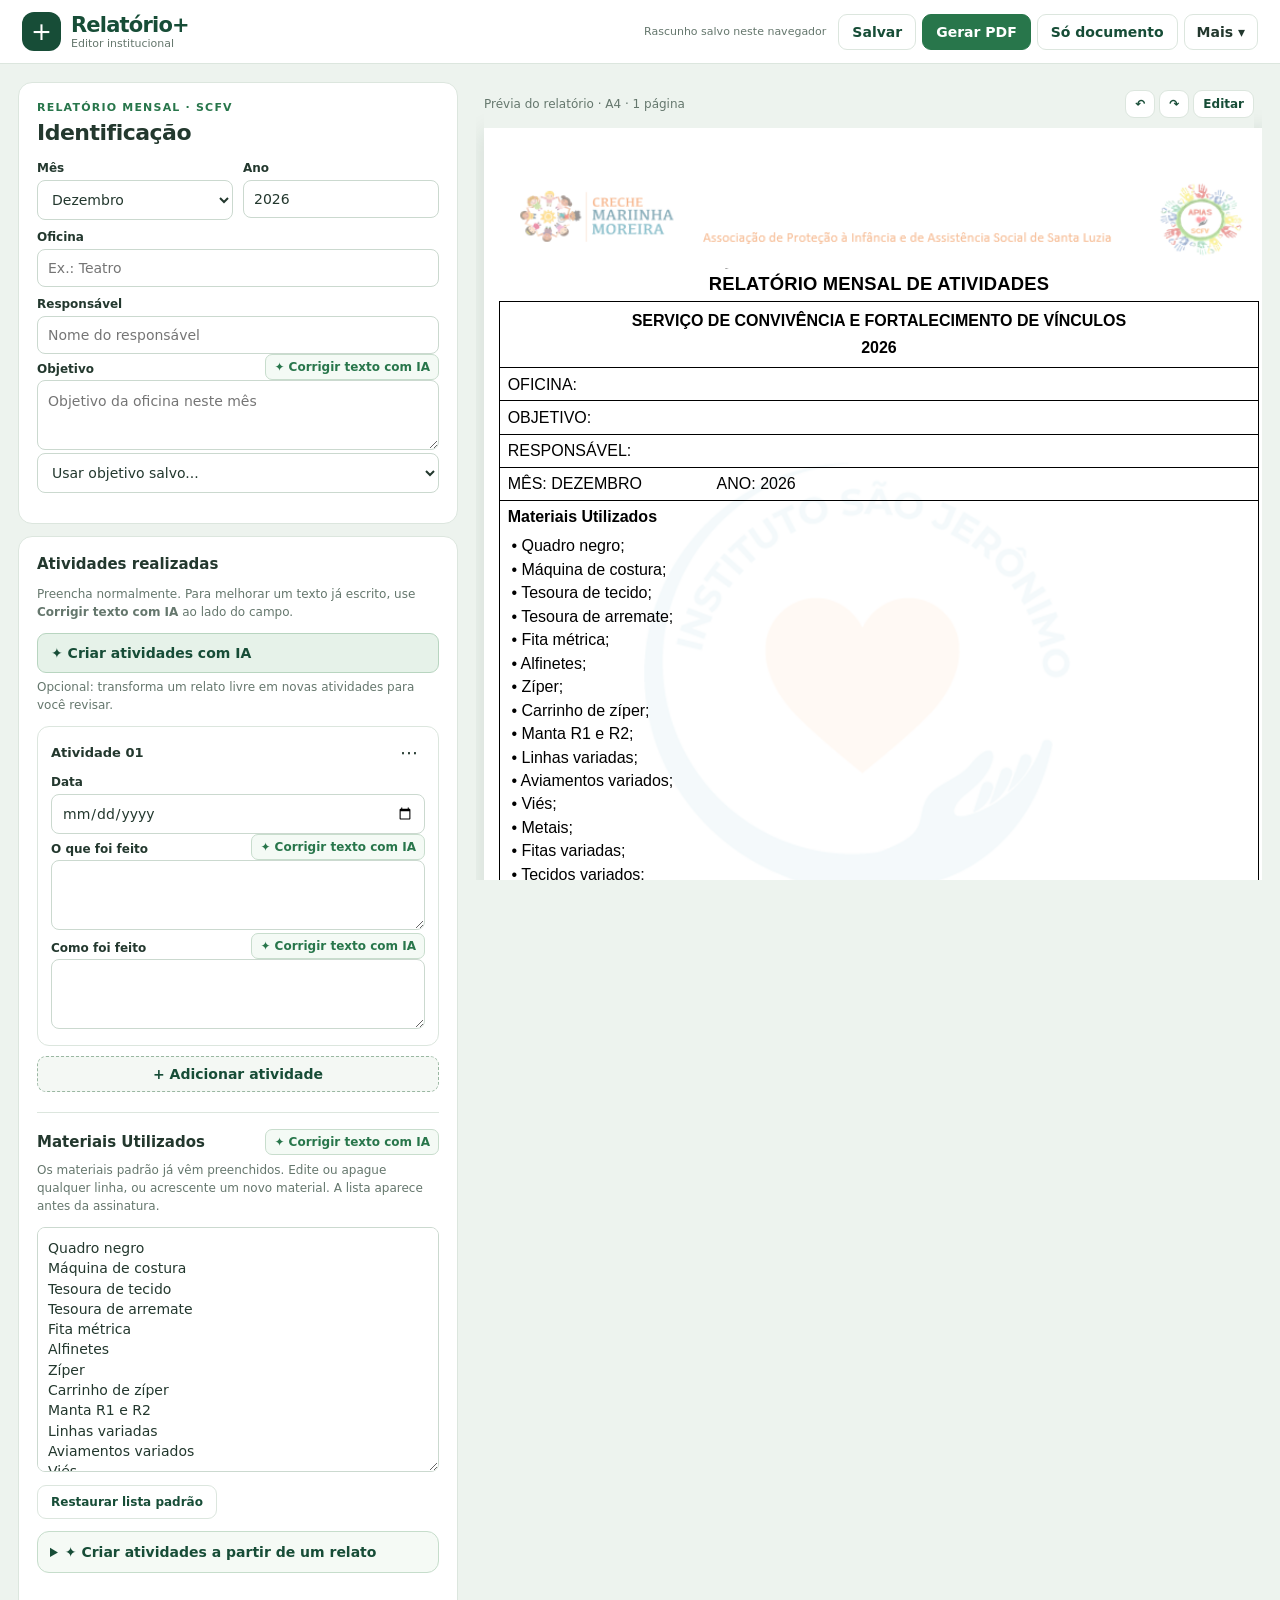
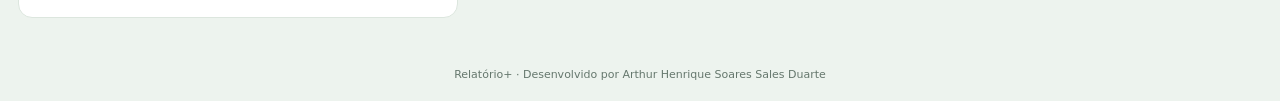
==== relatorio-mais/index.html @ 8add6ae1 "Preenche materiais automaticamente e distingue revisão de texto da criação de atividades com IA" ====
<!doctype html>
<html lang="pt-BR">
<head>
<meta charset="utf-8">
<meta name="viewport" content="width=device-width,initial-scale=1">
<title>Relatório+</title>
<style>:root{--green:#174d37;--accent:#28764b;--ink:#23382e;--muted:#65776d;--line:#dce6de;--surface:#fff;--bg:#edf3ee}*{box-sizing:border-box}body{margin:0;background:var(--bg);color:var(--ink);font:14px system-ui,-apple-system,Segoe UI,sans-serif}button,input,textarea,select{font:inherit}button{cursor:pointer;border:1px solid var(--line);background:white;color:var(--green);border-radius:9px;padding:9px 13px;font-weight:600}button:hover{background:#e6f0e8}button.primary{background:var(--accent);color:white;border-color:var(--accent)}button:disabled{opacity:.5;cursor:not-allowed}button:focus-visible,input:focus-visible,textarea:focus-visible,select:focus-visible,summary:focus-visible{outline:3px solid #91bd9d;outline-offset:2px}nav{position:sticky;top:0;z-index:20;background:#fff;border-bottom:1px solid var(--line);padding:12px 22px;display:flex;align-items:center;gap:12px;flex-wrap:wrap}.brand{display:flex;align-items:center;gap:10px;margin-right:auto}.brand-mark{display:grid;place-items:center;width:39px;height:39px;background:var(--green);color:white;border-radius:12px;font-size:25px;font-weight:300}.brand b{font-size:21px;letter-spacing:-.8px;color:var(--green)}.brand small{display:block;color:var(--muted);font-size:11px}.nav-actions{display:flex;gap:6px;align-items:center;flex-wrap:wrap}.menu{position:relative}.menu summary{list-style:none;cursor:pointer;border:1px solid var(--line);border-radius:9px;padding:9px 12px;font-weight:600}.menu summary::-webkit-details-marker{display:none}.menu-content{position:absolute;right:0;top:calc(100% + 8px);width:260px;background:white;border:1px solid var(--line);box-shadow:0 12px 35px #173b2920;border-radius:12px;padding:12px;display:grid;gap:6px}.menu-content button{text-align:left}.menu-content details summary{padding:8px;border:0}.workspace{display:grid;grid-template-columns:minmax(340px,440px) minmax(0,1fr);max-width:1600px;margin:auto;gap:18px;padding:18px;align-items:start}aside{min-width:0}.panel{background:white;border:1px solid var(--line);border-radius:14px;padding:18px;margin-bottom:12px}.eyebrow{color:var(--accent);font-size:11px;letter-spacing:1.2px;text-transform:uppercase;font-weight:700}h1{font-size:22px;letter-spacing:-.5px;margin:6px 0}h2{font-size:15px;margin:0 0 12px}h3{font-size:14px;margin:8px 0}p{margin:6px 0 12px;line-height:1.5}.muted{color:var(--muted);font-size:12px}label{display:block;font-size:12px;font-weight:650;margin:10px 0 5px}input,textarea,select{width:100%;border:1px solid #cbd9cf;background:white;border-radius:8px;padding:10px;color:var(--ink)}textarea{min-height:70px;resize:vertical;line-height:1.45}.two{display:grid;grid-template-columns:1fr 1fr;gap:10px}.actions{display:flex;gap:7px;flex-wrap:wrap;align-items:center;margin-top:10px}.field-label{display:flex;justify-content:space-between;align-items:center;gap:6px}.field-label label{margin:8px 0 4px}.text-action{border:0;background:transparent;padding:4px 0;color:var(--accent);font-size:12px}.activity{border:1px solid var(--line);border-radius:12px;padding:13px;margin:10px 0}.activityhead{display:flex;justify-content:space-between;align-items:center;gap:6px}.activityhead b{font-size:13px}.activity-menu{position:relative}.activity-menu summary{cursor:pointer;list-style:none;font-size:18px;padding:2px 7px}.activity-menu div{position:absolute;right:0;background:white;z-index:4;border:1px solid var(--line);padding:6px;box-shadow:0 8px 18px #0001;border-radius:8px;min-width:140px}.activity-menu button{display:block;width:100%;text-align:left;margin:3px 0;font-size:12px}.add{width:100%;border:1px dashed #9ab7a2;background:#f4f8f4;color:var(--green)}.assist{border:1px solid #c6ddcb;background:#f5faf5;border-radius:12px;padding:12px;margin:10px 0}.assist summary{font-weight:650;cursor:pointer;color:var(--green)}.preview{min-width:0;overflow:auto;position:sticky;top:85px;max-height:calc(100vh - 105px);padding:0 8px 12px}.preview-toolbar{position:sticky;top:0;background:var(--bg);z-index:5;display:flex;align-items:center;justify-content:space-between;gap:8px;padding:5px 0 10px}.pagecount{color:var(--muted);font-size:12px}.preview-tools{display:flex;gap:4px}.preview-tools button{font-size:12px;padding:6px 9px}.paper{width:210mm;height:297mm;min-height:297mm;max-height:297mm;background:white;color:black;padding:8mm 5mm 4mm 4mm;margin:0 auto 18px;font:12pt Arial,sans-serif;position:relative;box-shadow:0 4px 22px #173b2920;display:flex;flex-direction:column;overflow:hidden}.watermark{position:absolute;left:50%;top:49%;transform:translate(-50%,-50%);width:155mm;max-width:none;z-index:0;pointer-events:none}.content{position:relative;z-index:1;display:flex;flex-direction:column;flex:1;min-height:0;height:100%}.header-strip{width:100%;display:block;height:auto;aspect-ratio:719/116;flex:none;object-fit:contain;clip-path:inset(0 0 10% 0);margin:0 0 -2mm}.reporttitle{text-align:center;font-weight:700;margin:0 0 1.5mm;font-size:13.8pt;letter-spacing:.2px}.frame{border:1px solid black;display:flex;flex-direction:column;flex:1;min-height:0;overflow:hidden}.row{border-bottom:1px solid black;padding:1.4mm 2mm;white-space:pre-wrap;overflow-wrap:anywhere;line-height:1.35}.row.service{text-align:center;font-weight:700;line-height:1.5;padding:1.8mm 2mm}.ano-central{display:block;font-size:12pt;margin-top:1mm}.bodycell{min-height:0;overflow:hidden;flex:1;padding-bottom:2mm}.entry{margin:0 0 3mm;line-height:1.5;white-space:pre-wrap;overflow-wrap:anywhere;color:black}.signature{min-height:10mm;border-bottom:none}.foot{color:#17365d;margin-top:6mm;text-align:center;font-size:10pt;line-height:1.35;border-bottom:1px solid black;padding-bottom:1mm;position:relative;z-index:1}.reporttitle,.foot,.row:not(.bodycell){flex:none}.page-number{text-align:right;font:9pt Arial;color:black;margin-top:1mm;flex:none}.hidden,[hidden]{display:none!important}.credit{text-align:center;color:var(--muted);font-size:11px;padding:20px}.proposal-banner{background:#fff0d2;border:1px solid #e8ce94;border-radius:8px;padding:10px;margin-bottom:8px}.ai-review{background:white;border:1px solid var(--line);padding:12px;border-radius:10px;margin-top:10px}.ai-review p{white-space:pre-wrap}.voice-box{background:white;border:1px solid var(--line);border-radius:10px;padding:10px;margin-top:8px}.voice-line{display:flex;align-items:center;gap:8px}.voice-dot{width:10px;height:10px;border-radius:50%;background:#809185}.voice-box[data-state="listening"] .voice-dot{background:#b91c1c;animation:pulse 1s infinite}.voice-box[data-state="error"] .voice-dot{background:#b91c1c}.voice-box[data-state="done"] .voice-dot{background:var(--accent)}@keyframes pulse{50%{box-shadow:0 0 0 6px #b91c1c22}}.voice-time{margin-left:auto;font-variant-numeric:tabular-nums}.voice-meter{height:6px;background:#dce9df;border-radius:6px;overflow:hidden;margin:8px 0}.voice-meter span{display:block;height:100%;width:0;background:var(--accent)}#voiceStop{background:#b91c1c;color:white;width:100%;padding:14px;font-weight:750}#voiceStart{width:100%}.manual-review{position:fixed;inset:0;z-index:50;background:#173b2966;display:grid;place-items:center;padding:16px}.manual-review article{background:white;border-radius:16px;padding:22px;width:min(680px,100%);max-height:90vh;overflow:auto}.manual-review textarea{min-height:100px}.manual-review .actions{position:sticky;bottom:0;background:white;padding:8px 0}.focus-mode .workspace{display:block}.focus-mode aside,.focus-mode .credit,.focus-mode #focusToggle{display:none}.focus-exit{display:none}.focus-mode .focus-exit{display:inline-block}.focus-mode .preview{max-height:none;position:static}.ai-off .reviewField,.ai-off #assistMode{display:none}.stats{display:grid;grid-template-columns:1fr 1fr;gap:6px}.stats div{background:#edf3ee;border-radius:8px;padding:8px}.stats strong{display:block;font-size:18px}.months{display:grid;grid-template-columns:repeat(4,1fr);gap:4px;margin-top:6px}.months button{font-size:11px;padding:6px}.months button.active{background:var(--accent);color:white}#status{font-size:12px;color:var(--muted);min-height:16px}#dashboard{margin-top:6px}#dashboard summary{cursor:pointer;font-size:12px}#dashResults{max-height:140px;overflow:auto}.save-state{font-size:11px;color:var(--muted)}@media(max-width:1000px){.workspace{display:block;padding:12px}.preview{position:static;max-height:none}.menu-content{width:250px}.brand small{display:none}}@media(max-width:600px){nav{padding:9px}.nav-actions{gap:4px}nav button{padding:8px;font-size:12px}.brand b{font-size:18px}.brand-mark{width:32px;height:32px}.panel{padding:13px}.workspace{padding:8px}.preview{padding:0}.save-state{display:none}}@page{size:A4;margin:0}@media print{nav,aside,.preview-toolbar,.proposal-banner,.credit,.manual-review{display:none!important}.workspace{display:block!important;padding:0;margin:0;max-width:none}.preview{position:static;max-height:none;overflow:visible;padding:0}.paper{margin:0;box-shadow:none;break-after:page;-webkit-print-color-adjust:exact;print-color-adjust:exact}.paper:last-child{break-after:auto}body.reviewing .paper{display:none!important}}.menu-content{max-height:calc(100dvh - 85px);overflow:auto}.menu-content details{border-top:1px solid var(--line);padding-top:4px}.menu-content .actions{margin:0}.focus-mode .preview-tools button:not(#editPreview){display:none}.focus-mode .menu{display:none}.activity-menu div{min-width:155px}@media(max-width:600px){.menu-content{position:fixed;top:105px;right:8px;max-height:calc(100dvh - 120px)}} .material-section{margin:20px 0 12px;padding-top:16px;border-top:1px solid var(--line)}.material-section h2{margin:0}.material-section textarea{min-height:145px}.materials-heading{font-weight:700;margin-bottom:2mm}.materials-item{white-space:pre-wrap;line-height:1.35;margin:0 0 .5mm;padding-left:5mm;text-indent:-4mm}.material-section .actions button{font-size:12px}.assist-launch{background:#e6f2e9;border-color:#b8d5c0;color:var(--green);width:100%;text-align:left;padding:11px 13px}.ai-explain{margin:5px 0 12px}.ai-off .ai-explain{display:none}.field-label .reviewField{border:1px solid #c8ddcd;background:#f4faf5;border-radius:7px;padding:5px 8px;white-space:normal;text-align:right}.field-label{flex-wrap:wrap}.material-section textarea{min-height:245px}.material-section #useSewingMaterials{background:transparent}.assist[open]{border:2px solid #b6d2be}</style>
<link rel="manifest" href="/manifest.webmanifest"><meta name="theme-color" content="#174d37"></head>
<body><nav><div class="brand"><span class="brand-mark">+</span><div><b>Relatório+</b><small>Editor institucional</small></div></div><span id="saveState" class="save-state">Rascunho local</span><div class="nav-actions"><button id="save">Salvar</button><button id="quickPrint" class="primary">Gerar PDF</button><button id="focusToggle">Só documento</button><button id="focusExit" class="focus-exit">Editar</button><details class="menu" id="mainMenu"><summary>Mais ▾</summary><div class="menu-content"><button id="new">Novo relatório</button><button id="duplicate">Duplicar relatório</button><label>Relatórios salvos</label><select id="history"></select><div class="actions"><button id="load">Abrir</button><button id="del">Excluir</button></div><details id="dashboard"><summary>Histórico e painel mensal</summary><span id="dashSummary" class="muted"></span><span id="dashPeriod" class="hidden"></span><input id="reportSearch" placeholder="Buscar relatório"><div class="stats" id="stats"></div><div class="months" id="monthsGrid"></div><div id="dashResults" class="actions"></div></details><details><summary>Preferências</summary><label><input id="aiEnabled" type="checkbox" style="width:auto"> Disponibilizar IA</label><label>Estilo do documento</label><select id="reportStyle"><option value="paragraph">Texto corrido</option><option value="topics">Tópicos</option></select><label>Materiais frequentes</label><textarea id="materialPresets"></textarea><label>Preferências de escrita</label><textarea id="writingPrefs"></textarea><button id="savePrefs">Salvar preferências</button></details><details><summary>Modelos e padrões</summary><button id="saveDefaults">Salvar identificação como padrão</button><button id="useDefaults">Carregar padrão</button><button id="saveActivityTemplate">Salvar última atividade como modelo</button><select id="activityTemplates"></select><select id="materialChoice"></select></details><button id="csvExport">Exportar CSV</button><button id="backup">Exportar backup</button><button id="restore">Importar backup</button><input id="file" type="file" accept=".json" hidden><button id="collapseAll">Recolher ferramentas</button></div></details></div></nav>
<main class="workspace"><aside><section class="panel" id="identGroup"><div class="eyebrow">Relatório mensal · SCFV</div><h1>Identificação</h1><div class="two"><div><label for="mes">Mês</label><select id="mes"></select></div><div><label for="ano">Ano</label><input id="ano" type="number" min="2000" max="2100"></div></div><label for="oficina">Oficina</label><input id="oficina" list="oficinas" placeholder="Ex.: Teatro"><datalist id="oficinas"></datalist><label for="responsavel">Responsável</label><input id="responsavel" list="responsaveis" placeholder="Nome do responsável"><datalist id="responsaveis"></datalist><div class="field-label"><label for="objetivo">Objetivo</label><button class="text-action reviewField" data-review="objetivo">✦ Corrigir texto com IA</button></div><textarea id="objetivo" placeholder="Objetivo da oficina neste mês"></textarea><select id="objetivos" aria-label="Objetivos anteriores"></select><p id="warning" class="muted"></p></section>
<section class="panel" id="activityGroup"><h2>Atividades realizadas</h2><p class="muted">Preencha normalmente. Para melhorar um texto já escrito, use <strong>Corrigir texto com IA</strong> ao lado do campo.</p><button id="assistMode" class="assist-launch" type="button">✦ Criar atividades com IA</button><p class="muted ai-explain">Opcional: transforma um relato livre em novas atividades para você revisar.</p><div id="activities"></div><button id="add" class="add">+ Adicionar atividade</button><div class="material-section"><div class="field-label"><h2>Materiais Utilizados</h2><button class="text-action reviewField" data-review="reportMaterials">✦ Corrigir texto com IA</button></div><p class="muted">Os materiais padrão já vêm preenchidos. Edite ou apague qualquer linha, ou acrescente um novo material. A lista aparece antes da assinatura.</p><textarea id="reportMaterials" rows="6" placeholder="Informe os materiais utilizados..."></textarea><div class="actions"><button id="useSewingMaterials">Restaurar lista padrão</button></div><p id="legacyMaterials" class="muted"></p></div><details id="aiPanel" class="assist"><summary>✦ Criar atividades a partir de um relato</summary><p class="muted">Conte o que aconteceu. A IA organizará as informações em atividades novas, sem alterar as já registradas. Revise e aprove antes de incorporar. Não informe dados pessoais de crianças ou famílias.</p><textarea id="aiText" rows="4" aria-label="Relato livre" placeholder="Conte o que aconteceu..."></textarea><div class="actions"><button id="voiceStart">🎙 Gravar áudio</button><button id="voiceStop" hidden>■ PARAR E TRANSCREVER</button><button id="voiceRetry" hidden>Tentar novamente</button><button id="voiceDownload" hidden>Salvar áudio</button><button id="voiceDiscard" hidden>Descartar áudio</button></div><div id="voiceBox" class="voice-box" data-state="idle"><div class="voice-line"><span class="voice-dot"></span><strong id="voiceLabel" role="status">Microfone desligado</strong><span id="voiceTime" class="voice-time">00:00</span></div><div class="voice-meter" role="meter" aria-valuemin="0" aria-valuemax="100" aria-valuenow="0" aria-label="Volume"><span id="voiceLevel"></span></div><div id="voiceHint" class="muted"></div><div id="voiceInterim"></div></div><div class="actions"><button id="aiRun" class="primary">Gerar sugestão de atividades</button><button id="importText">Importar texto</button><input id="textFile" type="file" accept=".txt,.md,.csv" hidden></div><p id="aiStatus" role="status" class="muted"></p><div id="aiReview" class="ai-review hidden"></div></details><div id="status" role="status"></div></section><button id="print" hidden>Imprimir</button><button id="manualMode" hidden>Manual</button></aside>
<section class="preview"><div class="preview-toolbar"><div class="pagecount">Prévia · A4</div><div class="preview-tools"><button id="undo" title="Desfazer">↶</button><button id="redo" title="Refazer">↷</button><button id="editPreview">Editar</button></div></div><div id="proposalBanner" class="proposal-banner hidden">Sugestão pendente de aprovação. <button id="jumpReview">Revisar</button></div><div id="pages"></div></section></main><div id="manualReview" class="manual-review" hidden role="dialog" aria-modal="true" aria-labelledby="manualReviewTitle"><article><h2 id="manualReviewTitle">Corrigir texto com IA</h2><p class="muted">A IA corrige a escrita sem inventar informações. Compare o original com a sugestão editável. Nada muda até você aplicar.</p><label>Original</label><textarea id="reviewOriginal" readonly></textarea><label>Sugestão editável</label><textarea id="reviewSuggestion"></textarea><p id="reviewStatus" role="status"></p><div class="actions"><button id="reviewAccept" class="primary" disabled>Substituir pelo texto corrigido</button><button id="reviewCancel">Manter original</button></div></article></div><footer class="credit">Relatório+ · Desenvolvido por Arthur Henrique Soares Sales Duarte</footer><script>
const HEADER_IMG = '[data-uri]';
const WATERMARK_IMG = '[data-uri]';
const $ = id => document.getElementById(id);
const months = ['Janeiro','Fevereiro','Março','Abril','Maio','Junho','Julho','Agosto','Setembro','Outubro','Novembro','Dezembro'];
const keys = ['oficina','responsavel','mes','ano','objetivo'];const sewingMaterials=["Quadro negro","Máquina de costura","Tesoura de tecido","Tesoura de arremate","Fita métrica","Alfinetes","Zíper","Carrinho de zíper","Manta R1 e R2","Linhas variadas","Aviamentos variados","Viés","Metais","Fitas variadas","Tecidos variados","Giz de tecido","Ferro de passar"];
const read=(k,d)=>{try{return JSON.parse(localStorage.getItem('relplus-'+k))??d}catch{return d}};
const write=(k,v)=>localStorage.setItem('relplus-'+k,JSON.stringify(v));
let defaults=read('defaults',{}), saved=read('saved',[]), library=read('library',{oficina:[],responsavel:[],objetivo:[]}), currentId=null;
let activities=[];let prefs=read('prefs',{ai:true,style:'paragraph',materials:'',writing:''});
const empty=()=>({date:'',what:'',how:'',materials:''});
const esc=s=>String(s??'').replace(/[&<>"']/g,c=>({'&':'&amp;','<':'&lt;','>':'&gt;','"':'&quot;',"'":'&#39;'}[c]));
$('mes').innerHTML = months.map(m=>`<option>${m}</option>`).join('');
function data(){return {...Object.fromEntries(keys.map(k=>[k,$(k).value])),reportMaterials:$('reportMaterials').value,materialsInitialized:true,activities:JSON.parse(JSON.stringify(activities)),id:currentId}}
function msg(s){$('status').textContent=s;$('saveState').textContent=s}
function updateLibrary(d){for(const k of ['oficina','responsavel','objetivo']) if(d[k]?.trim()&&!library[k].includes(d[k])) library[k].push(d[k]); write('library',library); lists();}
function lists(){
  for(const [k,id] of [['oficina','oficinas'],['responsavel','responsaveis']]) $(id).innerHTML = library[k].map(v=>`<option value="${esc(v)}">`).join('');
  $('objetivos').innerHTML = '<option value="">Usar objetivo salvo...</option>'+library.objetivo.map(v=>`<option value="${esc(v)}">${esc(v)}</option>`).join('');
  $('history').innerHTML = '<option value="">Selecionar relatório...</option>'+saved.map(r=>`<option value="${esc(r.id)}">${esc(r.oficina||'Sem oficina')} · ${esc(r.mes)}/${esc(r.ano)}</option>`).join('');
  if(currentId) $('history').value=currentId;
}
function set(d){
  currentId=d.id||null;
  for(const k of keys) $(k).value=d[k]??(k==='mes'?months[new Date().getMonth()]:k==='ano'?new Date().getFullYear():'');
  activities=Array.isArray(d.activities)&&d.activities.length?d.activities.map(a=>({...empty(),...a})):[empty()];
  const existingMaterials=mergeMaterials(d.reportMaterials||'',activities);const isNew=!d.id&&!d.materialsInitialized&&existingMaterials.length===0;$('reportMaterials').value=(isNew?sewingMaterials:existingMaterials).join('\n');activities=activities.map(a=>({...a,materials:''}));drawActivities(); lists(); render();
}
function drawActivities(){ $('activities').innerHTML=activities.map((a,i)=>`<div class="activity"><div class="activityhead"><b>Atividade ${String(i+1).padStart(2,'0')}</b><details class="activity-menu"><summary aria-label="Opções da atividade">⋯</summary><div><button data-move="${i}" data-dir="-1">Mover acima</button><button data-move="${i}" data-dir="1">Mover abaixo</button><button data-remove="${i}">Excluir atividade</button></div></details></div><label for="date-${i}">Data</label><input id="date-${i}" type="date" data-i="${i}" data-k="date" value="${esc(a.date)}">${[['what','O que foi feito'],['how','Como foi feito']].map(([k,l])=>`<div class="field-label"><label for="field-${i}-${k}">${l}</label><button class="text-action reviewField" data-review="${k}" data-activity="${i}" aria-label="Revisar ${l}">✦ Corrigir texto com IA</button></div><textarea id="field-${i}-${k}" data-i="${i}" data-k="${k}">${esc(a[k])}</textarea>`).join('')}</div>`).join('');}
function footerHTML(){
  return `<i>“O amor nasce com a doação.”</i><br>Associação de Proteção à Infância e de Assistência Social de Santa Luzia<br>R. Floriano Peixoto 409 – Centro - Santa Luzia – MG - CEP 33.010-030 –<br>Tel. /Fax 3641-1078/98993-0383<br>CNPJ 24 427 155/0001-77 - e mail: pfinanceiro914@gmail.com`;
}
function createPage(d, continuation=false){
 const el=document.createElement('article'); el.className='paper';
 const header='<img class="header-strip" src="'+HEADER_IMG+'" alt="Cabeçalho institucional">';
 const identification=continuation?'': '<div class="row service">SERVIÇO DE CONVIVÊNCIA E FORTALECIMENTO DE VÍNCULOS<span class="ano-central">'+esc(d.ano)+'</span></div><div class="row">OFICINA: '+esc(d.oficina)+'</div><div class="row">OBJETIVO: '+esc(d.objetivo)+'</div><div class="row">RESPONSÁVEL: '+esc(d.responsavel)+'</div><div class="row">MÊS: '+esc(d.mes.toUpperCase())+'                 ANO: '+esc(d.ano)+'</div>';
 el.innerHTML='<img class="watermark" src="'+WATERMARK_IMG+'" alt="Marca d’água"><div class="content">'+header+(continuation?'':'<div class="reporttitle">RELATÓRIO MENSAL DE ATIVIDADES</div>')+'<div class="frame">'+identification+'<div class="row bodycell"></div><div class="row signature">Assinatura:</div></div><footer class="foot">'+footerHTML()+'</footer><div class="page-number"></div></div>';
 $('pages').append(el); return el;
}
function buildEntry(a){
 const date=a.date?a.date.split('-').reverse().join('/'):'';
 return ['OFICINA'+(date?' '+date:'')+':',a.what?(prefs.style==='topics'?'• ':'')+a.what:'',a.how?(prefs.style==='topics'?'• ':'')+a.how:''].filter(Boolean).join('\n\n');
}
function mergeMaterials(text,acts=[]){const seen=new Set(),out=[];for(const source of [text,...acts.map(a=>a.materials||'')])for(let item of String(source||'').split(/[\n;•]+/)){item=item.trim().replace(/^[-–*]\s+/,'').replace(/[.;]+$/,'').trim();if(!item)continue;const k=item.normalize('NFC').toLocaleLowerCase('pt-BR');if(!seen.has(k)){seen.add(k);out.push(item);}}return out;}
function addMaterialsBlock(body,d,items){if(!items.length)return;function next(){body.closest('.paper').querySelector('.signature').style.visibility='hidden';body=createPage(d,true).querySelector('.bodycell');}const fits=()=>body.scrollHeight<=body.clientHeight+1;function heading(){let e=document.createElement('div');e.className='materials-heading';e.textContent='Materiais Utilizados';body.append(e);return e;}function itemEl(i){let e=document.createElement('div');e.className='materials-item';e.textContent='• '+items[i]+(i===items.length-1?'.':';');return e;}let head=heading(),first=itemEl(0);body.append(first);if(!fits()){first.remove();head.remove();next();head=heading();body.append(first);if(!fits())throw Error('Um material é longo demais para caber na página.');}for(let i=1;i<items.length;i++){let e=itemEl(i);body.append(e);if(!fits()){e.remove();next();body.append(e);if(!fits())throw Error('Um material é longo demais para caber na página.');}}}
function addTextWithPagination(firstBody,d,texts){
 let body=firstBody;
 const next=()=>{body.closest('.paper').querySelector('.signature').style.visibility='hidden';body=createPage(d,true).querySelector('.bodycell');};
 const fits=()=>body.scrollHeight<=body.clientHeight+1;
 for(const txt of texts){
   let remaining=txt;
   while(remaining.length){
     const e=document.createElement('div');e.className='entry';e.textContent=remaining;body.append(e);
     if(fits())break;
     e.remove();
     // Prefer whole activities on a new page when they fit there.
     if(body.children.length){next();continue;}
     body.append(e);
     let lo=0,hi=remaining.length;
     while(lo<hi){let mid=Math.ceil((lo+hi)/2);e.textContent=remaining.slice(0,mid);if(fits())lo=mid;else hi=mid-1;}
     if(!lo){e.remove();if(body===firstBody){next();continue;}throw new Error('Não há espaço para o conteúdo na folha A4. Reduza os dados de identificação.');}
     let cut=lo;if(lo<remaining.length){let space=remaining.slice(0,lo).search(/\s+\S*$/);if(space>lo/2)cut=space;}
     e.textContent=remaining.slice(0,cut);remaining=remaining.slice(cut).trimStart();if(remaining)next();
   }
 }
 return body;
}
function render(proposed=null){
  const d=proposed&&Array.isArray(proposed.activities)?proposed:data();
  $('pages').innerHTML='';
  const firstPage = createPage(d, false);
  const firstBody = firstPage.querySelector('.bodycell');
  const texts=[];
  for(const a of d.activities){ if(a.date||a.what||a.how) texts.push(buildEntry(a)); }
  let paginationError='';try{const last=addTextWithPagination(firstBody,d,texts);addMaterialsBlock(last,d,mergeMaterials(d.reportMaterials,d.activities));}catch(e){paginationError=e.message;}const pages=[...document.querySelectorAll('.paper')];pages.forEach((p,i)=>p.querySelector('.page-number').textContent=`Página ${i+1} de ${pages.length}`);document.querySelector('.pagecount').textContent=`Prévia do relatório · A4 · ${pages.length} ${pages.length===1?'página':'páginas'}`;window.paginationError=paginationError;if(paginationError)msg(paginationError);
  $('warning').textContent = saved.some(r=>r.id!==currentId && (r.oficina||'').toLowerCase()===(d.oficina||'').toLowerCase() && r.mes!==d.mes && (r.objetivo||'').trim().toLowerCase()===(d.objetivo||'').trim().toLowerCase() && d.objetivo.trim()) ? 'Atenção: este objetivo já foi usado em outro mês.' : '';
  if(!proposed||!Array.isArray(proposed.activities)){write('draft',d);recordHistory(d);drawDashboard();$('saveState').textContent='Rascunho salvo neste navegador';}else document.querySelector('.pagecount').textContent+=' · sugestão não aprovada';
}
$('activities').addEventListener('input',e=>{ if(e.target.dataset.k){ activities[+e.target.dataset.i][e.target.dataset.k]=e.target.value; render(); } });
$('activities').addEventListener('click',e=>{ if(e.target.dataset.move!==undefined){let i=+e.target.dataset.move,j=i+Number(e.target.dataset.dir);if(j>=0&&j<activities.length){[activities[i],activities[j]]=[activities[j],activities[i]];drawActivities();render();}return;} if(e.target.dataset.remove!==undefined){ if(!confirm('Excluir esta atividade do rascunho?'))return;activities.splice(+e.target.dataset.remove,1); if(!activities.length) activities.push(empty()); drawActivities(); render(); } });
keys.forEach(k=>$(k).addEventListener('input',render));$('reportMaterials').addEventListener('input',render);$('useSewingMaterials').onclick=()=>{if(!confirm('Substituir a lista atual pelos 17 materiais padrão?'))return;$('reportMaterials').value=sewingMaterials.join('\n');render();};
$('add').onclick=()=>{ activities.push(empty()); drawActivities(); render(); };
$('objetivos').onchange=()=>{ if($('objetivos').value){ $('objetivo').value=$('objetivos').value; render(); } };
$('saveDefaults').onclick=()=>{ let d=data(); defaults={oficina:d.oficina,responsavel:d.responsavel,objetivo:d.objetivo}; write('defaults',defaults); updateLibrary(d); msg('Campos padrão salvos.'); };
$('useDefaults').onclick=()=>{ for(const k of Object.keys(defaults)) $(k).value=defaults[k]; render(); msg('Padrão carregado.'); };
$('save').onclick=()=>{if(aiProposal){msg('Aprove ou descarte a proposta antes de salvar.');return;} let d=data(); d.id=currentId||String(Date.now()); currentId=d.id; saved=saved.filter(r=>r.id!==d.id); saved.push(d); write('saved',saved); updateLibrary(d); render(); lists(); msg('Relatório salvo.'); };
$('load').onclick=()=>{ let r=saved.find(r=>r.id===$('history').value); if(r){ set(r); msg('Relatório aberto.'); } };
$('new').onclick=()=>{ if(confirm('Iniciar novo relatório? Salve o atual antes, se necessário.')){ set({...defaults,activities:[empty()]}); msg('Novo relatório.'); } };
$('del').onclick=()=>{ let id=$('history').value; if(id&&confirm('Excluir este relatório salvo?')){ saved=saved.filter(r=>r.id!==id); write('saved',saved); if(currentId===id) currentId=null; lists(); render(); msg('Relatório excluído.'); } };
$('backup').onclick=()=>{ let a=document.createElement('a'); a.href=URL.createObjectURL(new Blob([JSON.stringify({defaults,saved,library,draft:data()},null,2)],{type:'application/json'})); a.download='relatorio-mais-backup.json'; a.click(); URL.revokeObjectURL(a.href); };
$('restore').onclick=()=>$('file').click();
$('file').onchange=async()=>{
  try{
    let v=JSON.parse(await $('file').files[0].text());
    if(!Array.isArray(v.saved)||!v.library||!v.defaults||!Array.isArray(v.library.oficina)||!Array.isArray(v.library.responsavel)||!Array.isArray(v.library.objetivo)||!v.saved.every(r=>keys.every(k=>typeof r[k]==='string')&&Array.isArray(r.activities))) throw Error();
    if(!confirm('Substituir os dados locais pelo backup?')) return;
    ({saved,library,defaults}=v);
    write('saved',saved); write('library',library); write('defaults',defaults);
    set(v.draft||defaults); msg('Backup restaurado.');
  }catch{ msg('Backup inválido.'); } finally{ $('file').value=''; }
};
$('print').onclick=()=>{if(aiProposal){msg('Aprove ou descarte a proposta da IA antes de imprimir.');return;}
  if(!keys.every(k=>$(k).value.trim())){ msg('Preencha todos os campos de identificação antes de imprimir.'); return; }
  render();
  if(window.paginationError)return;
  document.title=`Relatório - ${$('oficina').value} - ${$('mes').value} ${$('ano').value}`;
  window.print();
};

let aiProposal=null, aiSnapshot=null;let undoStack=[],redoStack=[],lastState=null,restoring=false;let templates=read('activityTemplates',[]);
const aiFields={oficina:'Oficina',responsavel:'Responsável',objetivo:'Objetivo'};
function aiReview(p){
 const panel=$('aiReview');panel.classList.remove('hidden');panel.replaceChildren();
 const heading=document.createElement('h3');heading.textContent='Revise a proposta';panel.append(heading);
 const period=document.createElement('p');period.textContent=aiSnapshot.mes+'/'+aiSnapshot.ano;panel.append(period);
 function field(label,value){let l=document.createElement('label');l.textContent=label;let t=document.createElement('textarea');t.value=value||'';l.append(t);panel.append(l);return t;}
 const edits={};for(const k of Object.keys(aiFields))edits[k]=field(aiFields[k],p[k]);
 const acts=p.activities.map((a,i)=>{let l=document.createElement('label');let c=document.createElement('input');c.type='checkbox';c.checked=true;c.style.width='auto';l.append(c, ' Incluir atividade '+(i+1));panel.append(l);return {c,date:field('Data (AAAA-MM-DD)',a.date),what:field('O que foi feito',a.what),how:field('Como foi feito',a.how),materials:field('Materiais',a.materials)};});
 function preview(){let d=JSON.parse(JSON.stringify(aiSnapshot));for(const k of Object.keys(edits))d[k]=edits[k].value.trim()||d[k];d.activities=d.activities.filter(a=>Object.values(a).some(Boolean));for(const a of acts.filter(a=>a.c.checked)){const item=Object.fromEntries(['date','what','how','materials'].map(k=>[k,a[k].value.trim()]));if(!d.activities.some(b=>['date','what','how','materials'].every(k=>item[k]===b[k])))d.activities.push(item);}d.activities.sort((a,b)=>(a.date||'9999').localeCompare(b.date||'9999'));render(d);}panel.oninput=preview;panel.onchange=preview;let notes=document.createElement('p');notes.textContent=(p.pending||[]).length?'Pendências: '+p.pending.join(' • '):'Confira todos os dados antes de aprovar.';panel.append(notes);
 let apply=document.createElement('button');apply.className='primary';apply.textContent='Aprovar e registrar no mês';panel.append(apply);
 let cancel=document.createElement('button');cancel.textContent='Descartar proposta';panel.append(cancel);cancel.onclick=()=>{aiProposal=null;panel.classList.add('hidden');endReview();render();$('aiStatus').textContent='Proposta descartada.';};
 apply.onclick=()=>{
  if(JSON.stringify(data())!==JSON.stringify(aiSnapshot)){ $('aiStatus').textContent='O relatório mudou durante a revisão. Gere uma nova proposta.';return; }
  let d=data();for(const k of Object.keys(edits))if(edits[k].value.trim())d[k]=edits[k].value.trim();
  let incoming=acts.filter(a=>a.c.checked).map(a=>Object.fromEntries(['date','what','how','materials'].map(k=>[k,a[k].value.trim()])));
  const month=months.indexOf(d.mes)+1;const prefix=d.ano+'-'+String(month).padStart(2,'0')+'-';
  if(incoming.some(a=>a.date&&(!/^\d{4}-\d{2}-\d{2}$/.test(a.date)||!a.date.startsWith(prefix)||!Number.isFinite(Date.parse(a.date))||new Date(a.date).toISOString().slice(0,10)!==a.date))){$('aiStatus').textContent='Corrija as datas: devem pertencer ao mês selecionado.';return;}
  let existing=saved.filter(r=>r.mes===d.mes&&r.ano===d.ano&&(r.oficina||'').trim().toLowerCase()===d.oficina.trim().toLowerCase()&&(r.responsavel||'').trim().toLowerCase()===d.responsavel.trim().toLowerCase()&&r.id!==d.id);
  if(existing.length){$('aiStatus').textContent='Já existe relatório desta oficina e responsável no mês. Abra-o antes de importar para evitar duplicidade.';return;}
  if(!d.oficina.trim()||!d.responsavel.trim()){$('aiStatus').textContent='Informe oficina e responsável antes de aprovar.';return;}
  d.activities=d.activities.filter(a=>Object.values(a).some(Boolean));for(const a of incoming)if(Object.values(a).some(Boolean)&&!d.activities.some(b=>['date','what','how','materials'].every(k=>a[k]===b[k])))d.activities.push(a);
  d.activities.sort((a,b)=>(a.date||'9999').localeCompare(b.date||'9999'));d.reportMaterials=mergeMaterials(d.reportMaterials,d.activities).join('\n');d.activities=d.activities.map(a=>({...a,materials:''}));aiProposal=null;endReview();set(d);$('save').click();panel.classList.add('hidden');$('aiText').value='';write('voiceDraft','');$('aiStatus').textContent='Informações aprovadas e registradas no mês.';
 };$('aiPanel').open=true;preview();document.body.classList.add('reviewing');$('proposalBanner').classList.remove('hidden');$('pages').scrollIntoView({behavior:'smooth',block:'start'});
}
$('aiRun').onclick=async()=>{
 if(aiProposal){$('aiStatus').textContent='Aprove ou descarte a proposta atual primeiro.';return;}if(voiceBusy||recognition||recordedAudio){$('aiStatus').textContent='Finalize ou descarte o áudio antes de organizar.';return;}const raw=$('aiText').value.trim();if(!raw){$('aiStatus').textContent='Digite as informações primeiro.';return;}
 if(!confirm('Enviar este relato ao Gemini para organizar os dados? Não inclua dados pessoais de crianças ou famílias.'))return;
 $('aiRun').disabled=true;$('aiReview').classList.add('hidden');$('aiStatus').textContent='Organizando informações…';aiSnapshot=data();
 try{const res=await fetch('/api/organizar',{method:'POST',headers:{'Content-Type':'application/json'},body:JSON.stringify({text:raw,context:{mes:aiSnapshot.mes,ano:aiSnapshot.ano,oficina:aiSnapshot.oficina,responsavel:aiSnapshot.responsavel,objetivo:aiSnapshot.objetivo,writing:prefs.writing}})});const p=await res.json();if(!res.ok)throw Error(p.error||'Falha na IA');aiProposal=p;aiReview(p);$('aiStatus').textContent='Proposta disponível para revisão.';}catch(e){$('aiStatus').textContent='Não foi possível consultar o Gemini: '+e.message;}finally{$('aiRun').disabled=false;}
};
function showPrefs(){document.body.classList.toggle('ai-off',prefs.ai===false); $('aiEnabled').checked=prefs.ai!==false;$('reportStyle').value=prefs.style||'paragraph';$('materialPresets').value=prefs.materials??sewingMaterials.join('\n');$('writingPrefs').value=prefs.writing||'';$('aiPanel').classList.toggle('hidden',prefs.ai===false&&!aiProposal&&!voiceBusy);$('materialChoice').innerHTML='<option value="">Escolher material...</option>'+String(prefs.materials||'').split(/\n/).map(s=>s.trim()).filter(Boolean).map(s=>'<option value="'+esc(s)+'">'+esc(s)+'</option>').join('');}
$('savePrefs').onclick=()=>{prefs={ai:$('aiEnabled').checked,style:$('reportStyle').value,materials:$('materialPresets').value,writing:$('writingPrefs').value};write('prefs',prefs);showPrefs();render();msg('Preferências salvas.');};
$('duplicate').onclick=()=>{if(confirm('Criar uma cópia do relatório atual? Revise competência e datas antes de salvar.')){let d=data();d.id=null;set(d);msg('Cópia criada como rascunho.');}};
$('materialChoice').onchange=()=>{let s=$('materialChoice').value;if(!s)return;$('reportMaterials').value=mergeMaterials($('reportMaterials').value,[{materials:s}]).join('\n');render();$('materialChoice').value='';};
function endReview(){document.body.classList.remove('reviewing');$('proposalBanner').classList.add('hidden');}
$('jumpReview').onclick=()=>$('aiReview').scrollIntoView({behavior:'smooth'});$('editPreview').onclick=()=>(aiProposal?$('aiReview'):$('oficina')).scrollIntoView({behavior:'smooth'});
function recordHistory(d){let s=JSON.stringify(d);if(restoring)return;if(lastState!==null&&s!==lastState){undoStack.push(lastState);if(undoStack.length>60)undoStack.shift();redoStack=[];}lastState=s;}
function historyMove(from,to){if(aiProposal||!from.length)return;to.push(JSON.stringify(data()));restoring=true;set(JSON.parse(from.pop()));lastState=JSON.stringify(data());restoring=false;}
$('undo').onclick=()=>historyMove(undoStack,redoStack);$('redo').onclick=()=>historyMove(redoStack,undoStack);
function drawDashboard(){const year=$('ano').value,month=$('mes').value,query=$('reportSearch').value.toLowerCase().trim();let records=saved.filter(r=>r.ano===year&&r.mes===month);$('dashPeriod').textContent=month+' / '+year;$('dashSummary').textContent=month+' / '+year+' · '+records.length+' relatório(s)';let counts=[['Relatórios salvos',records.length],['Atividades',records.reduce((n,r)=>n+r.activities.filter(a=>Object.values(a).some(Boolean)).length,0)],['Oficinas',new Set(records.map(r=>r.oficina)).size],['Com pendências',records.filter(r=>keys.some(k=>!r[k])||r.activities.some(a=>!a.date||!a.what||!a.how||!a.materials)).length]];$('stats').innerHTML=counts.map(([l,n])=>'<div><strong>'+n+'</strong>'+l+'</div>').join('');$('monthsGrid').innerHTML=months.map(m=>'<button class="'+(m===month?'active':'')+'" data-month="'+m+'">'+m.slice(0,3)+' · '+saved.filter(r=>r.ano===year&&r.mes===m).length+'</button>').join('');let found=query?saved.filter(r=>JSON.stringify(r).toLowerCase().includes(query)):records;$('dashResults').innerHTML=found.slice(0,50).map(r=>'<button data-report="'+esc(r.id)+'">'+esc(r.oficina||'Sem oficina')+' · '+esc(r.mes)+'/'+esc(r.ano)+'</button>').join('');}
$('reportSearch').oninput=drawDashboard;$('monthsGrid').onclick=e=>{if(e.target.dataset.month&&!aiProposal){$('mes').value=e.target.dataset.month;render();}};$('dashResults').onclick=e=>{if(aiProposal)return;let r=saved.find(r=>r.id===e.target.dataset.report);if(r&&confirm('Abrir relatório salvo? Salve o rascunho atual antes, se necessário.'))set(r);};
function showTemplates(){$('activityTemplates').innerHTML='<option value="">Usar modelo de atividade...</option>'+templates.map((a,i)=>'<option value="'+i+'">'+esc(a.what.slice(0,80)||a.materials.slice(0,80)||'Atividade')+'</option>').join('');}
$('saveActivityTemplate').onclick=()=>{let a=activities[activities.length-1];if(!a.what&&!a.how&&!a.materials)return;templates.push({...a,date:''});write('activityTemplates',templates);showTemplates();msg('Modelo de atividade salvo.');};$('activityTemplates').onchange=()=>{if($('activityTemplates').value==='')return;activities.push({...templates[Number($('activityTemplates').value)],date:''});drawActivities();render();$('activityTemplates').value='';};showTemplates();
$('csvExport').onclick=()=>{if(aiProposal)return;let rows=[['Oficina','Responsável','Mês','Ano','Data','Atividade','Método','Materiais'],...data().activities.map(a=>[$('oficina').value,$('responsavel').value,$('mes').value,$('ano').value,a.date,a.what,a.how,$('reportMaterials').value])];let quote=v=>'"'+String(v??'').replace(/^[=+@-]/,x=>"'"+x).replace(/"/g,'""')+'"';let url=URL.createObjectURL(new Blob(['\uFEFF'+rows.map(row=>row.map(quote).join(';')).join('\r\n')],{type:'text/csv;charset=utf-8'}));let a=document.createElement('a');a.href=url;a.download='relatorio-mais.csv';a.click();setTimeout(()=>URL.revokeObjectURL(url),1000);};
$('importText').onclick=()=>$('textFile').click();$('textFile').onchange=async()=>{try{let f=$('textFile').files[0];if(!f)return;if(f.size>100000)throw Error('Arquivo muito longo.');$('aiText').value+=($('aiText').value?'\n':'')+(await f.text());}catch(e){$('aiStatus').textContent=e.message;}finally{$('textFile').value='';}};
let recognition=null,stream=null,audioContext=null,raf=0,voiceTimer=0,session=0,startedAt=0,recordedAudio=null,voiceBusy=false;
function voiceState(state,label,hint){$('voiceBox').dataset.state=state;$('voiceLabel').textContent=label;$('voiceHint').textContent=hint||'';}
function level(n){$('voiceLevel').style.width=n+'%';$('voiceLevel').parentElement.setAttribute('aria-valuenow',String(Math.round(n)));}
function audioActions(){const has=!!recordedAudio;$('voiceRetry').hidden=!has||voiceBusy;$('voiceDownload').hidden=!has;$('voiceDiscard').hidden=!has||voiceBusy;$('voiceStart').disabled=voiceBusy||has;$('aiRun').disabled=voiceBusy;}
function cleanupVoice(){clearInterval(voiceTimer);cancelAnimationFrame(raf);if(stream)stream.getTracks().forEach(t=>t.stop());stream=null;if(audioContext){audioContext.close().catch(()=>{});audioContext=null;}level(0);recognition=null;$('voiceStart').hidden=false;$('voiceStop').hidden=true;$('voiceStop').disabled=false;audioActions();}
function meter(s){try{const AC=window.AudioContext||window.webkitAudioContext;if(!AC)return;audioContext=new AC();audioContext.resume().catch(()=>{});const analyser=audioContext.createAnalyser();analyser.fftSize=512;audioContext.createMediaStreamSource(s).connect(analyser);const samples=new Uint8Array(analyser.fftSize);function tick(){if(!stream)return;analyser.getByteTimeDomainData(samples);let rms=Math.sqrt(samples.reduce((sum,v)=>sum+((v-128)/128)**2,0)/samples.length);level(Math.min(100,rms*350));raf=requestAnimationFrame(tick);}tick();}catch{}}
function base64(blob){return new Promise((resolve,reject)=>{const reader=new FileReader();reader.onload=()=>resolve(String(reader.result).split(',')[1]);reader.onerror=reject;reader.readAsDataURL(blob);});}
async function transcribe(){if(!recordedAudio||voiceBusy)return;voiceBusy=true;audioActions();voiceState('starting','Transcrevendo com Gemini…','Áudio gravado. O microfone está desligado. Aguarde a conversão em texto.');try{if(recordedAudio.size>2650000)throw Error('Áudio acima do limite. Salve o arquivo ou grave trechos menores.');const r=await fetch('/api/transcrever',{method:'POST',headers:{'Content-Type':'application/json'},body:JSON.stringify({mime:recordedAudio.type,audio:await base64(recordedAudio)}),signal:AbortSignal.timeout(60000)});const p=await r.json();if(!r.ok)throw Error(p.error||'Falha na transcrição');if(!p.text?.trim())throw Error('Nenhuma fala inteligível foi identificada.');$('aiText').value=[$('aiText').value.trim(),p.text.trim()].filter(Boolean).join('\n');write('voiceDraft',$('aiText').value);recordedAudio=null;voiceState('done','Transcrição concluída','Confira o texto e clique em Organizar com IA.');}catch(e){voiceState('error','Áudio gravado, transcrição falhou',e.message+' — tente novamente ou salve o áudio.');}finally{voiceBusy=false;audioActions();}}
$('voiceStart').onclick=async()=>{if(voiceBusy||recognition||recordedAudio)return;if(!window.isSecureContext||!navigator.mediaDevices?.getUserMedia||!window.MediaRecorder){voiceState('error','Gravação indisponível','Abra o site em HTTPS em um navegador compatível. O preenchimento manual continua disponível.');return;}if(!confirm('Gravar sua voz e enviar o áudio ao Gemini para transcrição? Não inclua dados pessoais de crianças ou famílias.'))return;const token=++session;voiceBusy=true;audioActions();voiceState('starting','Solicitando microfone','Autorize o acesso quando o navegador solicitar.');$('voiceTime').textContent='00:00';try{const s=await navigator.mediaDevices.getUserMedia({audio:true});if(token!==session){s.getTracks().forEach(t=>t.stop());return;}stream=s;const types=['audio/webm;codecs=opus','audio/mp4','audio/webm','audio/ogg;codecs=opus'];const type=types.find(t=>MediaRecorder.isTypeSupported(t));const rec=new MediaRecorder(s,type?{mimeType:type,audioBitsPerSecond:32000}:{audioBitsPerSecond:32000});recognition=rec;let chunks=[],total=0;rec.ondataavailable=e=>{if(e.data.size){chunks.push(e.data);total+=e.data.size;if(total>2200000&&rec.state==='recording')$('voiceStop').click();}};rec.onerror=()=>{voiceBusy=false;cleanupVoice();voiceState('error','Falha na gravação','Verifique o microfone e tente novamente.');};rec.onstop=()=>{recordedAudio=new Blob(chunks,{type:rec.mimeType||chunks[0]?.type||'audio/webm'});voiceBusy=false;cleanupVoice();if(!recordedAudio.size){recordedAudio=null;audioActions();voiceState('error','Nenhum áudio capturado','Tente novamente.');return;}transcribe();};rec.start(500);startedAt=Date.now();$('voiceStart').hidden=true;$('voiceStop').hidden=false;voiceState('listening','GRAVANDO SUA VOZ','Fale naturalmente. Ao terminar, clique no botão vermelho. Limite de 2 minutos por trecho.');meter(s);voiceTimer=setInterval(()=>{let n=Math.floor((Date.now()-startedAt)/1000);$('voiceTime').textContent=String(Math.floor(n/60)).padStart(2,'0')+':'+String(n%60).padStart(2,'0');if(n>=120)$('voiceStop').click();},200);}catch(e){voiceBusy=false;cleanupVoice();voiceState('error','Não foi possível acessar o microfone',e.name==='NotAllowedError'?'Permita o microfone nas configurações do site e tente novamente.':e.name==='NotFoundError'?'Nenhum microfone encontrado.':e.message);}};
$('voiceStop').onclick=()=>{if(!recognition||recognition.state==='inactive')return;$('voiceStop').disabled=true;voiceState('starting','Encerrando gravação…','Preparando áudio para transcrição.');recognition.stop();};
$('voiceRetry').onclick=transcribe;$('voiceDownload').onclick=()=>{if(!recordedAudio)return;let a=document.createElement('a'),u=URL.createObjectURL(recordedAudio);a.href=u;a.download='relato.'+(recordedAudio.type.includes('mp4')?'m4a':recordedAudio.type.includes('ogg')?'ogg':'webm');a.click();setTimeout(()=>URL.revokeObjectURL(u),1000);};$('voiceDiscard').onclick=()=>{if(confirm('Descartar a gravação?')){recordedAudio=null;audioActions();voiceState('idle','Microfone desligado','Grave um novo relato.');}};
function focusMode(on){$('mainMenu').open=false;document.body.classList.toggle('focus-mode',on);$('focusToggle').setAttribute('aria-pressed',String(on));}
$('focusToggle').onclick=()=>{if(recognition)$('voiceStop').click();focusMode(true);$('pages').scrollIntoView({block:'start'});};$('focusExit').onclick=()=>focusMode(false);$('quickPrint').onclick=()=>$('print').click();
$('collapseAll').onclick=()=>{if(recognition)$('voiceStop').click();document.querySelectorAll('details').forEach(d=>d.open=false);focusMode(true);};document.addEventListener('keydown',e=>{if(e.key==='Escape')focusMode(false);});
const oldJump=$('jumpReview').onclick;$('jumpReview').onclick=()=>{focusMode(false);$('aiPanel').open=true;oldJump();};$('editPreview').onclick=()=>{focusMode(false);if(aiProposal)$('aiPanel').open=true;$(aiProposal?'aiReview':'oficina').scrollIntoView({behavior:'smooth'});};
$('aiText').addEventListener('input',()=>write('voiceDraft',$('aiText').value));$('aiText').value=read('voiceDraft','');
let reviewTarget=null,reviewRequest=0;
$('manualMode').onclick=()=>{focusMode(false);$('aiPanel').open=false;$('oficina').focus();};
$('assistMode').onclick=()=>{focusMode(false);$('aiPanel').open=true;$('aiPanel').scrollIntoView({behavior:'smooth',block:'center'});$('aiText').focus({preventScroll:true});};
document.addEventListener('click',async e=>{let btn=e.target.closest('[data-review]');if(!btn||aiProposal||prefs.ai===false)return;const k=btn.dataset.review,i=btn.dataset.activity===undefined?null:Number(btn.dataset.activity),a=i===null?null:activities[i];const original=i===null?$(k).value:a?.[k];$('manualReviewTitle').textContent='Corrigir '+({objetivo:'objetivo',what:'descrição da atividade',how:'metodologia',reportMaterials:'lista de materiais'}[k]||'texto')+' com IA';if(!original?.trim()){btn.closest('.field-label')?.nextElementSibling?.focus();msg('Preencha o texto antes de solicitar revisão.');return;}if(!confirm('Enviar este texto ao Gemini para revisão? Não inclua dados pessoais de participantes.'))return;const token=++reviewRequest;reviewTarget={k,i,a,original};$('manualReview').hidden=false;$('reviewOriginal').value=original;$('reviewSuggestion').value='';$('reviewAccept').disabled=true;$('reviewStatus').textContent='Revisando sem acrescentar informações…';try{const r=await fetch('/api/revisar',{method:'POST',headers:{'Content-Type':'application/json'},body:JSON.stringify({text:original,field:k,preferences:prefs.writing})});const p=await r.json();if(token!==reviewRequest)return;if(!r.ok)throw Error(p.error||'Falha na revisão');$('reviewSuggestion').value=p.text;$('reviewStatus').textContent=p.pending?.length?'Dúvidas: '+p.pending.join(' • '):'Confira se todos os fatos foram preservados.';$('reviewAccept').disabled=false;}catch(err){if(token===reviewRequest)$('reviewStatus').textContent=err.message+' O original não foi alterado.';}});
$('reviewCancel').onclick=()=>{reviewRequest++;reviewTarget=null;$('manualReview').hidden=true;};$('reviewAccept').onclick=()=>{const t=reviewTarget;if(!t)return;const val=$('reviewSuggestion').value.trim();if(!val)return;if(t.i===null){if($(t.k).value!==t.original){$('reviewStatus').textContent='O original mudou. Solicite uma nova revisão.';return;}$(t.k).value=val;}else{if(activities[t.i]!==t.a||t.a[t.k]!==t.original){$('reviewStatus').textContent='A atividade mudou. Solicite nova revisão.';return;}t.a[t.k]=val;drawActivities();}render();$('reviewCancel').click();msg('Revisão aplicada ao rascunho.');};
showPrefs();set(read('draft',{...defaults}));if('serviceWorker' in navigator&&location.protocol==='https:')navigator.serviceWorker.register('/sw.js').catch(()=>{});
window.addEventListener('load',()=>render());document.addEventListener('click',e=>{if(!$('mainMenu').contains(e.target))$('mainMenu').open=false;});
</script>
</body>
</html>
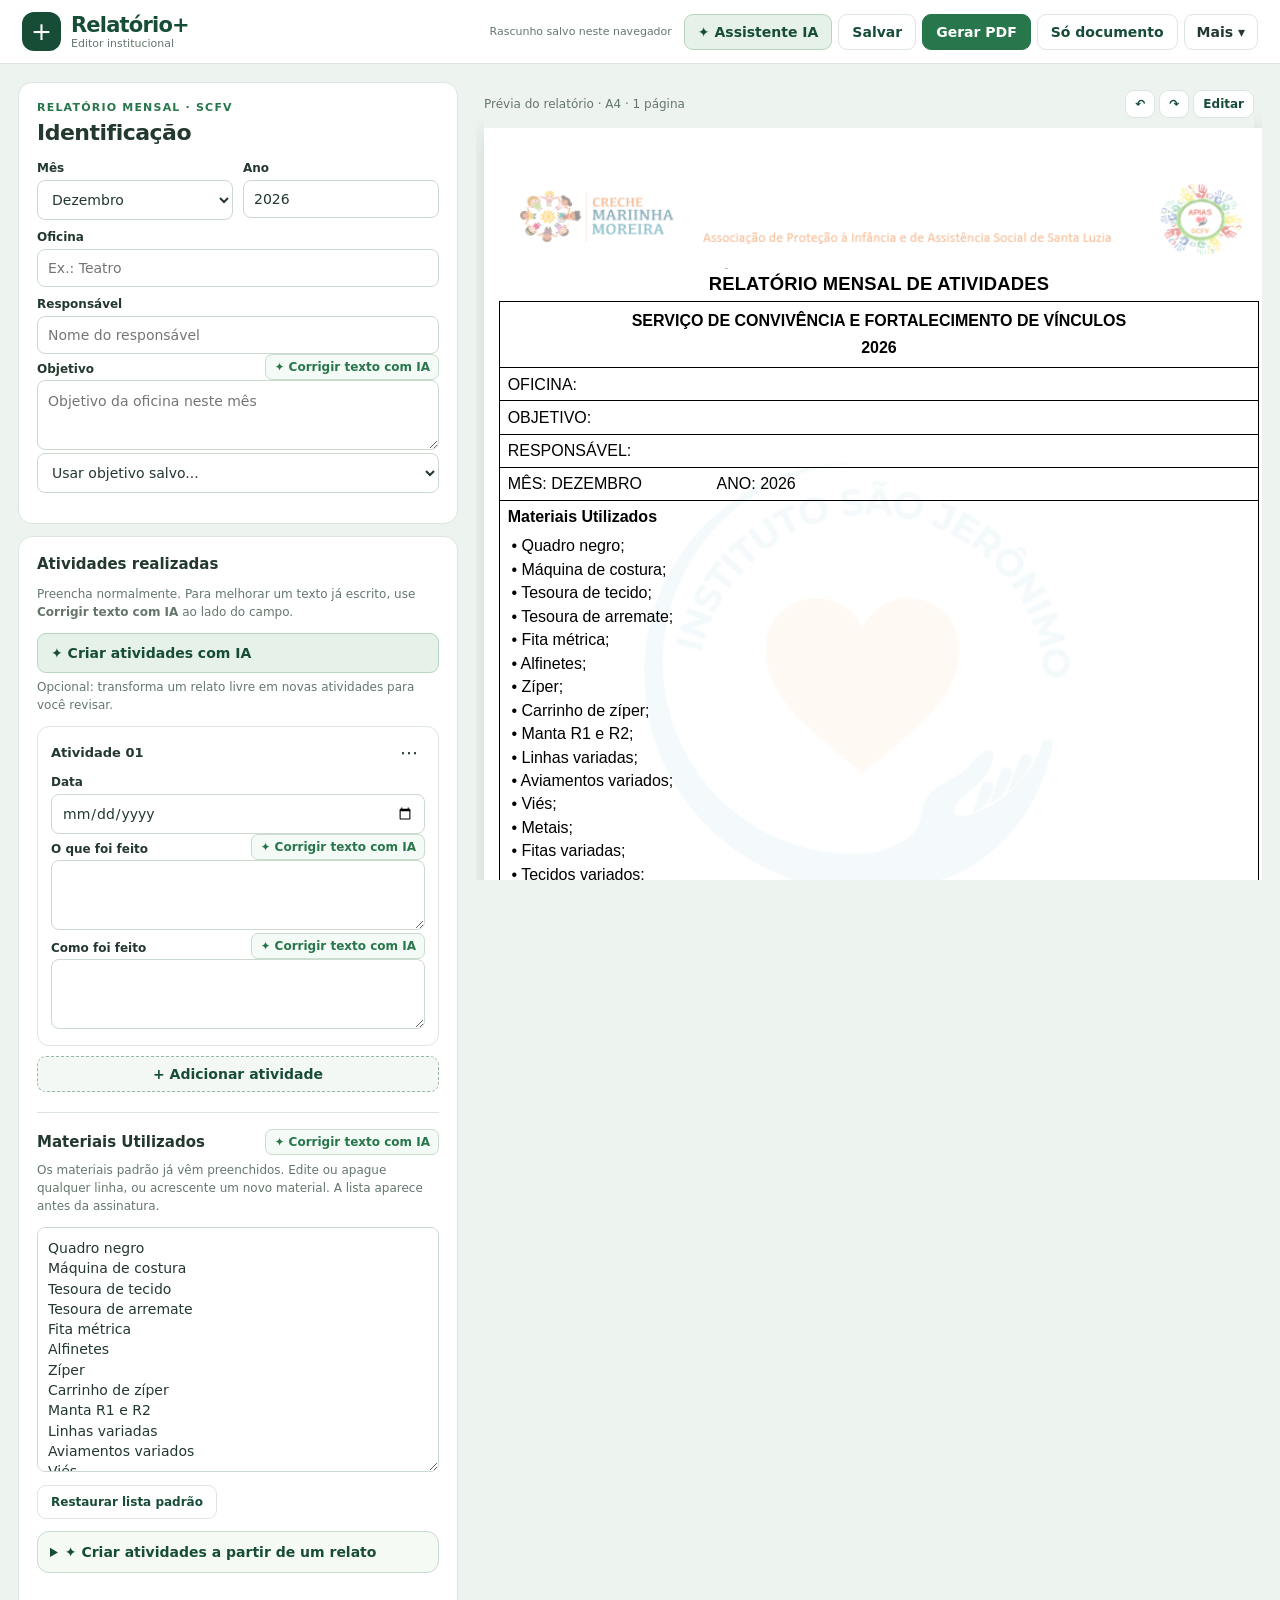
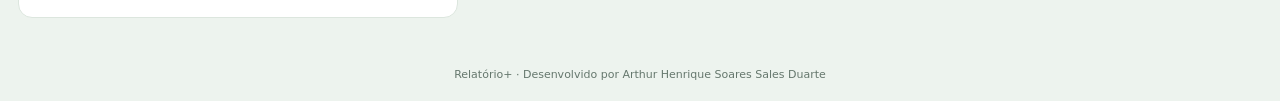
==== commit 1615d6f4: "Garante visibilidade da IA, remove bloqueio por preferências antigas e inclui acesso no cabeçalho" ====
--- a/relatorio-mais/index.html
+++ b/relatorio-mais/index.html
@@ -4,9 +4,9 @@
 <meta charset="utf-8">
 <meta name="viewport" content="width=device-width,initial-scale=1">
 <title>Relatório+</title>
-<style>:root{--green:#174d37;--accent:#28764b;--ink:#23382e;--muted:#65776d;--line:#dce6de;--surface:#fff;--bg:#edf3ee}*{box-sizing:border-box}body{margin:0;background:var(--bg);color:var(--ink);font:14px system-ui,-apple-system,Segoe UI,sans-serif}button,input,textarea,select{font:inherit}button{cursor:pointer;border:1px solid var(--line);background:white;color:var(--green);border-radius:9px;padding:9px 13px;font-weight:600}button:hover{background:#e6f0e8}button.primary{background:var(--accent);color:white;border-color:var(--accent)}button:disabled{opacity:.5;cursor:not-allowed}button:focus-visible,input:focus-visible,textarea:focus-visible,select:focus-visible,summary:focus-visible{outline:3px solid #91bd9d;outline-offset:2px}nav{position:sticky;top:0;z-index:20;background:#fff;border-bottom:1px solid var(--line);padding:12px 22px;display:flex;align-items:center;gap:12px;flex-wrap:wrap}.brand{display:flex;align-items:center;gap:10px;margin-right:auto}.brand-mark{display:grid;place-items:center;width:39px;height:39px;background:var(--green);color:white;border-radius:12px;font-size:25px;font-weight:300}.brand b{font-size:21px;letter-spacing:-.8px;color:var(--green)}.brand small{display:block;color:var(--muted);font-size:11px}.nav-actions{display:flex;gap:6px;align-items:center;flex-wrap:wrap}.menu{position:relative}.menu summary{list-style:none;cursor:pointer;border:1px solid var(--line);border-radius:9px;padding:9px 12px;font-weight:600}.menu summary::-webkit-details-marker{display:none}.menu-content{position:absolute;right:0;top:calc(100% + 8px);width:260px;background:white;border:1px solid var(--line);box-shadow:0 12px 35px #173b2920;border-radius:12px;padding:12px;display:grid;gap:6px}.menu-content button{text-align:left}.menu-content details summary{padding:8px;border:0}.workspace{display:grid;grid-template-columns:minmax(340px,440px) minmax(0,1fr);max-width:1600px;margin:auto;gap:18px;padding:18px;align-items:start}aside{min-width:0}.panel{background:white;border:1px solid var(--line);border-radius:14px;padding:18px;margin-bottom:12px}.eyebrow{color:var(--accent);font-size:11px;letter-spacing:1.2px;text-transform:uppercase;font-weight:700}h1{font-size:22px;letter-spacing:-.5px;margin:6px 0}h2{font-size:15px;margin:0 0 12px}h3{font-size:14px;margin:8px 0}p{margin:6px 0 12px;line-height:1.5}.muted{color:var(--muted);font-size:12px}label{display:block;font-size:12px;font-weight:650;margin:10px 0 5px}input,textarea,select{width:100%;border:1px solid #cbd9cf;background:white;border-radius:8px;padding:10px;color:var(--ink)}textarea{min-height:70px;resize:vertical;line-height:1.45}.two{display:grid;grid-template-columns:1fr 1fr;gap:10px}.actions{display:flex;gap:7px;flex-wrap:wrap;align-items:center;margin-top:10px}.field-label{display:flex;justify-content:space-between;align-items:center;gap:6px}.field-label label{margin:8px 0 4px}.text-action{border:0;background:transparent;padding:4px 0;color:var(--accent);font-size:12px}.activity{border:1px solid var(--line);border-radius:12px;padding:13px;margin:10px 0}.activityhead{display:flex;justify-content:space-between;align-items:center;gap:6px}.activityhead b{font-size:13px}.activity-menu{position:relative}.activity-menu summary{cursor:pointer;list-style:none;font-size:18px;padding:2px 7px}.activity-menu div{position:absolute;right:0;background:white;z-index:4;border:1px solid var(--line);padding:6px;box-shadow:0 8px 18px #0001;border-radius:8px;min-width:140px}.activity-menu button{display:block;width:100%;text-align:left;margin:3px 0;font-size:12px}.add{width:100%;border:1px dashed #9ab7a2;background:#f4f8f4;color:var(--green)}.assist{border:1px solid #c6ddcb;background:#f5faf5;border-radius:12px;padding:12px;margin:10px 0}.assist summary{font-weight:650;cursor:pointer;color:var(--green)}.preview{min-width:0;overflow:auto;position:sticky;top:85px;max-height:calc(100vh - 105px);padding:0 8px 12px}.preview-toolbar{position:sticky;top:0;background:var(--bg);z-index:5;display:flex;align-items:center;justify-content:space-between;gap:8px;padding:5px 0 10px}.pagecount{color:var(--muted);font-size:12px}.preview-tools{display:flex;gap:4px}.preview-tools button{font-size:12px;padding:6px 9px}.paper{width:210mm;height:297mm;min-height:297mm;max-height:297mm;background:white;color:black;padding:8mm 5mm 4mm 4mm;margin:0 auto 18px;font:12pt Arial,sans-serif;position:relative;box-shadow:0 4px 22px #173b2920;display:flex;flex-direction:column;overflow:hidden}.watermark{position:absolute;left:50%;top:49%;transform:translate(-50%,-50%);width:155mm;max-width:none;z-index:0;pointer-events:none}.content{position:relative;z-index:1;display:flex;flex-direction:column;flex:1;min-height:0;height:100%}.header-strip{width:100%;display:block;height:auto;aspect-ratio:719/116;flex:none;object-fit:contain;clip-path:inset(0 0 10% 0);margin:0 0 -2mm}.reporttitle{text-align:center;font-weight:700;margin:0 0 1.5mm;font-size:13.8pt;letter-spacing:.2px}.frame{border:1px solid black;display:flex;flex-direction:column;flex:1;min-height:0;overflow:hidden}.row{border-bottom:1px solid black;padding:1.4mm 2mm;white-space:pre-wrap;overflow-wrap:anywhere;line-height:1.35}.row.service{text-align:center;font-weight:700;line-height:1.5;padding:1.8mm 2mm}.ano-central{display:block;font-size:12pt;margin-top:1mm}.bodycell{min-height:0;overflow:hidden;flex:1;padding-bottom:2mm}.entry{margin:0 0 3mm;line-height:1.5;white-space:pre-wrap;overflow-wrap:anywhere;color:black}.signature{min-height:10mm;border-bottom:none}.foot{color:#17365d;margin-top:6mm;text-align:center;font-size:10pt;line-height:1.35;border-bottom:1px solid black;padding-bottom:1mm;position:relative;z-index:1}.reporttitle,.foot,.row:not(.bodycell){flex:none}.page-number{text-align:right;font:9pt Arial;color:black;margin-top:1mm;flex:none}.hidden,[hidden]{display:none!important}.credit{text-align:center;color:var(--muted);font-size:11px;padding:20px}.proposal-banner{background:#fff0d2;border:1px solid #e8ce94;border-radius:8px;padding:10px;margin-bottom:8px}.ai-review{background:white;border:1px solid var(--line);padding:12px;border-radius:10px;margin-top:10px}.ai-review p{white-space:pre-wrap}.voice-box{background:white;border:1px solid var(--line);border-radius:10px;padding:10px;margin-top:8px}.voice-line{display:flex;align-items:center;gap:8px}.voice-dot{width:10px;height:10px;border-radius:50%;background:#809185}.voice-box[data-state="listening"] .voice-dot{background:#b91c1c;animation:pulse 1s infinite}.voice-box[data-state="error"] .voice-dot{background:#b91c1c}.voice-box[data-state="done"] .voice-dot{background:var(--accent)}@keyframes pulse{50%{box-shadow:0 0 0 6px #b91c1c22}}.voice-time{margin-left:auto;font-variant-numeric:tabular-nums}.voice-meter{height:6px;background:#dce9df;border-radius:6px;overflow:hidden;margin:8px 0}.voice-meter span{display:block;height:100%;width:0;background:var(--accent)}#voiceStop{background:#b91c1c;color:white;width:100%;padding:14px;font-weight:750}#voiceStart{width:100%}.manual-review{position:fixed;inset:0;z-index:50;background:#173b2966;display:grid;place-items:center;padding:16px}.manual-review article{background:white;border-radius:16px;padding:22px;width:min(680px,100%);max-height:90vh;overflow:auto}.manual-review textarea{min-height:100px}.manual-review .actions{position:sticky;bottom:0;background:white;padding:8px 0}.focus-mode .workspace{display:block}.focus-mode aside,.focus-mode .credit,.focus-mode #focusToggle{display:none}.focus-exit{display:none}.focus-mode .focus-exit{display:inline-block}.focus-mode .preview{max-height:none;position:static}.ai-off .reviewField,.ai-off #assistMode{display:none}.stats{display:grid;grid-template-columns:1fr 1fr;gap:6px}.stats div{background:#edf3ee;border-radius:8px;padding:8px}.stats strong{display:block;font-size:18px}.months{display:grid;grid-template-columns:repeat(4,1fr);gap:4px;margin-top:6px}.months button{font-size:11px;padding:6px}.months button.active{background:var(--accent);color:white}#status{font-size:12px;color:var(--muted);min-height:16px}#dashboard{margin-top:6px}#dashboard summary{cursor:pointer;font-size:12px}#dashResults{max-height:140px;overflow:auto}.save-state{font-size:11px;color:var(--muted)}@media(max-width:1000px){.workspace{display:block;padding:12px}.preview{position:static;max-height:none}.menu-content{width:250px}.brand small{display:none}}@media(max-width:600px){nav{padding:9px}.nav-actions{gap:4px}nav button{padding:8px;font-size:12px}.brand b{font-size:18px}.brand-mark{width:32px;height:32px}.panel{padding:13px}.workspace{padding:8px}.preview{padding:0}.save-state{display:none}}@page{size:A4;margin:0}@media print{nav,aside,.preview-toolbar,.proposal-banner,.credit,.manual-review{display:none!important}.workspace{display:block!important;padding:0;margin:0;max-width:none}.preview{position:static;max-height:none;overflow:visible;padding:0}.paper{margin:0;box-shadow:none;break-after:page;-webkit-print-color-adjust:exact;print-color-adjust:exact}.paper:last-child{break-after:auto}body.reviewing .paper{display:none!important}}.menu-content{max-height:calc(100dvh - 85px);overflow:auto}.menu-content details{border-top:1px solid var(--line);padding-top:4px}.menu-content .actions{margin:0}.focus-mode .preview-tools button:not(#editPreview){display:none}.focus-mode .menu{display:none}.activity-menu div{min-width:155px}@media(max-width:600px){.menu-content{position:fixed;top:105px;right:8px;max-height:calc(100dvh - 120px)}} .material-section{margin:20px 0 12px;padding-top:16px;border-top:1px solid var(--line)}.material-section h2{margin:0}.material-section textarea{min-height:145px}.materials-heading{font-weight:700;margin-bottom:2mm}.materials-item{white-space:pre-wrap;line-height:1.35;margin:0 0 .5mm;padding-left:5mm;text-indent:-4mm}.material-section .actions button{font-size:12px}.assist-launch{background:#e6f2e9;border-color:#b8d5c0;color:var(--green);width:100%;text-align:left;padding:11px 13px}.ai-explain{margin:5px 0 12px}.ai-off .ai-explain{display:none}.field-label .reviewField{border:1px solid #c8ddcd;background:#f4faf5;border-radius:7px;padding:5px 8px;white-space:normal;text-align:right}.field-label{flex-wrap:wrap}.material-section textarea{min-height:245px}.material-section #useSewingMaterials{background:transparent}.assist[open]{border:2px solid #b6d2be}</style>
+<style>:root{--green:#174d37;--accent:#28764b;--ink:#23382e;--muted:#65776d;--line:#dce6de;--surface:#fff;--bg:#edf3ee}*{box-sizing:border-box}body{margin:0;background:var(--bg);color:var(--ink);font:14px system-ui,-apple-system,Segoe UI,sans-serif}button,input,textarea,select{font:inherit}button{cursor:pointer;border:1px solid var(--line);background:white;color:var(--green);border-radius:9px;padding:9px 13px;font-weight:600}button:hover{background:#e6f0e8}button.primary{background:var(--accent);color:white;border-color:var(--accent)}button:disabled{opacity:.5;cursor:not-allowed}button:focus-visible,input:focus-visible,textarea:focus-visible,select:focus-visible,summary:focus-visible{outline:3px solid #91bd9d;outline-offset:2px}nav{position:sticky;top:0;z-index:20;background:#fff;border-bottom:1px solid var(--line);padding:12px 22px;display:flex;align-items:center;gap:12px;flex-wrap:wrap}.brand{display:flex;align-items:center;gap:10px;margin-right:auto}.brand-mark{display:grid;place-items:center;width:39px;height:39px;background:var(--green);color:white;border-radius:12px;font-size:25px;font-weight:300}.brand b{font-size:21px;letter-spacing:-.8px;color:var(--green)}.brand small{display:block;color:var(--muted);font-size:11px}.nav-actions{display:flex;gap:6px;align-items:center;flex-wrap:wrap}.menu{position:relative}.menu summary{list-style:none;cursor:pointer;border:1px solid var(--line);border-radius:9px;padding:9px 12px;font-weight:600}.menu summary::-webkit-details-marker{display:none}.menu-content{position:absolute;right:0;top:calc(100% + 8px);width:260px;background:white;border:1px solid var(--line);box-shadow:0 12px 35px #173b2920;border-radius:12px;padding:12px;display:grid;gap:6px}.menu-content button{text-align:left}.menu-content details summary{padding:8px;border:0}.workspace{display:grid;grid-template-columns:minmax(340px,440px) minmax(0,1fr);max-width:1600px;margin:auto;gap:18px;padding:18px;align-items:start}aside{min-width:0}.panel{background:white;border:1px solid var(--line);border-radius:14px;padding:18px;margin-bottom:12px}.eyebrow{color:var(--accent);font-size:11px;letter-spacing:1.2px;text-transform:uppercase;font-weight:700}h1{font-size:22px;letter-spacing:-.5px;margin:6px 0}h2{font-size:15px;margin:0 0 12px}h3{font-size:14px;margin:8px 0}p{margin:6px 0 12px;line-height:1.5}.muted{color:var(--muted);font-size:12px}label{display:block;font-size:12px;font-weight:650;margin:10px 0 5px}input,textarea,select{width:100%;border:1px solid #cbd9cf;background:white;border-radius:8px;padding:10px;color:var(--ink)}textarea{min-height:70px;resize:vertical;line-height:1.45}.two{display:grid;grid-template-columns:1fr 1fr;gap:10px}.actions{display:flex;gap:7px;flex-wrap:wrap;align-items:center;margin-top:10px}.field-label{display:flex;justify-content:space-between;align-items:center;gap:6px}.field-label label{margin:8px 0 4px}.text-action{border:0;background:transparent;padding:4px 0;color:var(--accent);font-size:12px}.activity{border:1px solid var(--line);border-radius:12px;padding:13px;margin:10px 0}.activityhead{display:flex;justify-content:space-between;align-items:center;gap:6px}.activityhead b{font-size:13px}.activity-menu{position:relative}.activity-menu summary{cursor:pointer;list-style:none;font-size:18px;padding:2px 7px}.activity-menu div{position:absolute;right:0;background:white;z-index:4;border:1px solid var(--line);padding:6px;box-shadow:0 8px 18px #0001;border-radius:8px;min-width:140px}.activity-menu button{display:block;width:100%;text-align:left;margin:3px 0;font-size:12px}.add{width:100%;border:1px dashed #9ab7a2;background:#f4f8f4;color:var(--green)}.assist{border:1px solid #c6ddcb;background:#f5faf5;border-radius:12px;padding:12px;margin:10px 0}.assist summary{font-weight:650;cursor:pointer;color:var(--green)}.preview{min-width:0;overflow:auto;position:sticky;top:85px;max-height:calc(100vh - 105px);padding:0 8px 12px}.preview-toolbar{position:sticky;top:0;background:var(--bg);z-index:5;display:flex;align-items:center;justify-content:space-between;gap:8px;padding:5px 0 10px}.pagecount{color:var(--muted);font-size:12px}.preview-tools{display:flex;gap:4px}.preview-tools button{font-size:12px;padding:6px 9px}.paper{width:210mm;height:297mm;min-height:297mm;max-height:297mm;background:white;color:black;padding:8mm 5mm 4mm 4mm;margin:0 auto 18px;font:12pt Arial,sans-serif;position:relative;box-shadow:0 4px 22px #173b2920;display:flex;flex-direction:column;overflow:hidden}.watermark{position:absolute;left:50%;top:49%;transform:translate(-50%,-50%);width:155mm;max-width:none;z-index:0;pointer-events:none}.content{position:relative;z-index:1;display:flex;flex-direction:column;flex:1;min-height:0;height:100%}.header-strip{width:100%;display:block;height:auto;aspect-ratio:719/116;flex:none;object-fit:contain;clip-path:inset(0 0 10% 0);margin:0 0 -2mm}.reporttitle{text-align:center;font-weight:700;margin:0 0 1.5mm;font-size:13.8pt;letter-spacing:.2px}.frame{border:1px solid black;display:flex;flex-direction:column;flex:1;min-height:0;overflow:hidden}.row{border-bottom:1px solid black;padding:1.4mm 2mm;white-space:pre-wrap;overflow-wrap:anywhere;line-height:1.35}.row.service{text-align:center;font-weight:700;line-height:1.5;padding:1.8mm 2mm}.ano-central{display:block;font-size:12pt;margin-top:1mm}.bodycell{min-height:0;overflow:hidden;flex:1;padding-bottom:2mm}.entry{margin:0 0 3mm;line-height:1.5;white-space:pre-wrap;overflow-wrap:anywhere;color:black}.signature{min-height:10mm;border-bottom:none}.foot{color:#17365d;margin-top:6mm;text-align:center;font-size:10pt;line-height:1.35;border-bottom:1px solid black;padding-bottom:1mm;position:relative;z-index:1}.reporttitle,.foot,.row:not(.bodycell){flex:none}.page-number{text-align:right;font:9pt Arial;color:black;margin-top:1mm;flex:none}.hidden,[hidden]{display:none!important}.credit{text-align:center;color:var(--muted);font-size:11px;padding:20px}.proposal-banner{background:#fff0d2;border:1px solid #e8ce94;border-radius:8px;padding:10px;margin-bottom:8px}.ai-review{background:white;border:1px solid var(--line);padding:12px;border-radius:10px;margin-top:10px}.ai-review p{white-space:pre-wrap}.voice-box{background:white;border:1px solid var(--line);border-radius:10px;padding:10px;margin-top:8px}.voice-line{display:flex;align-items:center;gap:8px}.voice-dot{width:10px;height:10px;border-radius:50%;background:#809185}.voice-box[data-state="listening"] .voice-dot{background:#b91c1c;animation:pulse 1s infinite}.voice-box[data-state="error"] .voice-dot{background:#b91c1c}.voice-box[data-state="done"] .voice-dot{background:var(--accent)}@keyframes pulse{50%{box-shadow:0 0 0 6px #b91c1c22}}.voice-time{margin-left:auto;font-variant-numeric:tabular-nums}.voice-meter{height:6px;background:#dce9df;border-radius:6px;overflow:hidden;margin:8px 0}.voice-meter span{display:block;height:100%;width:0;background:var(--accent)}#voiceStop{background:#b91c1c;color:white;width:100%;padding:14px;font-weight:750}#voiceStart{width:100%}.manual-review{position:fixed;inset:0;z-index:50;background:#173b2966;display:grid;place-items:center;padding:16px}.manual-review article{background:white;border-radius:16px;padding:22px;width:min(680px,100%);max-height:90vh;overflow:auto}.manual-review textarea{min-height:100px}.manual-review .actions{position:sticky;bottom:0;background:white;padding:8px 0}.focus-mode .workspace{display:block}.focus-mode aside,.focus-mode .credit,.focus-mode #focusToggle{display:none}.focus-exit{display:none}.focus-mode .focus-exit{display:inline-block}.focus-mode .preview{max-height:none;position:static}.stats{display:grid;grid-template-columns:1fr 1fr;gap:6px}.stats div{background:#edf3ee;border-radius:8px;padding:8px}.stats strong{display:block;font-size:18px}.months{display:grid;grid-template-columns:repeat(4,1fr);gap:4px;margin-top:6px}.months button{font-size:11px;padding:6px}.months button.active{background:var(--accent);color:white}#status{font-size:12px;color:var(--muted);min-height:16px}#dashboard{margin-top:6px}#dashboard summary{cursor:pointer;font-size:12px}#dashResults{max-height:140px;overflow:auto}.save-state{font-size:11px;color:var(--muted)}@media(max-width:1000px){.workspace{display:block;padding:12px}.preview{position:static;max-height:none}.menu-content{width:250px}.brand small{display:none}}@media(max-width:600px){nav{padding:9px}.nav-actions{gap:4px}nav button{padding:8px;font-size:12px}.brand b{font-size:18px}.brand-mark{width:32px;height:32px}.panel{padding:13px}.workspace{padding:8px}.preview{padding:0}.save-state{display:none}}@page{size:A4;margin:0}@media print{nav,aside,.preview-toolbar,.proposal-banner,.credit,.manual-review{display:none!important}.workspace{display:block!important;padding:0;margin:0;max-width:none}.preview{position:static;max-height:none;overflow:visible;padding:0}.paper{margin:0;box-shadow:none;break-after:page;-webkit-print-color-adjust:exact;print-color-adjust:exact}.paper:last-child{break-after:auto}body.reviewing .paper{display:none!important}}.menu-content{max-height:calc(100dvh - 85px);overflow:auto}.menu-content details{border-top:1px solid var(--line);padding-top:4px}.menu-content .actions{margin:0}.focus-mode .preview-tools button:not(#editPreview){display:none}.focus-mode .menu{display:none}.activity-menu div{min-width:155px}@media(max-width:600px){.menu-content{position:fixed;top:105px;right:8px;max-height:calc(100dvh - 120px)}} .material-section{margin:20px 0 12px;padding-top:16px;border-top:1px solid var(--line)}.material-section h2{margin:0}.material-section textarea{min-height:145px}.materials-heading{font-weight:700;margin-bottom:2mm}.materials-item{white-space:pre-wrap;line-height:1.35;margin:0 0 .5mm;padding-left:5mm;text-indent:-4mm}.material-section .actions button{font-size:12px}.assist-launch{background:#e6f2e9;border-color:#b8d5c0;color:var(--green);width:100%;text-align:left;padding:11px 13px}.ai-explain{margin:5px 0 12px}.field-label .reviewField{border:1px solid #c8ddcd;background:#f4faf5;border-radius:7px;padding:5px 8px;white-space:normal;text-align:right}.field-label{flex-wrap:wrap}.material-section textarea{min-height:245px}.material-section #useSewingMaterials{background:transparent}.assist[open]{border:2px solid #b6d2be}.ai-nav{background:#e6f2e9;border-color:#b8d5c0;color:#174d37}.focus-mode #openAI{display:inline-block}.assist-launch{display:block!important}.reviewField{display:inline-block!important}.menu-content input[hidden]{display:none!important}</style>
 <link rel="manifest" href="/manifest.webmanifest"><meta name="theme-color" content="#174d37"></head>
-<body><nav><div class="brand"><span class="brand-mark">+</span><div><b>Relatório+</b><small>Editor institucional</small></div></div><span id="saveState" class="save-state">Rascunho local</span><div class="nav-actions"><button id="save">Salvar</button><button id="quickPrint" class="primary">Gerar PDF</button><button id="focusToggle">Só documento</button><button id="focusExit" class="focus-exit">Editar</button><details class="menu" id="mainMenu"><summary>Mais ▾</summary><div class="menu-content"><button id="new">Novo relatório</button><button id="duplicate">Duplicar relatório</button><label>Relatórios salvos</label><select id="history"></select><div class="actions"><button id="load">Abrir</button><button id="del">Excluir</button></div><details id="dashboard"><summary>Histórico e painel mensal</summary><span id="dashSummary" class="muted"></span><span id="dashPeriod" class="hidden"></span><input id="reportSearch" placeholder="Buscar relatório"><div class="stats" id="stats"></div><div class="months" id="monthsGrid"></div><div id="dashResults" class="actions"></div></details><details><summary>Preferências</summary><label><input id="aiEnabled" type="checkbox" style="width:auto"> Disponibilizar IA</label><label>Estilo do documento</label><select id="reportStyle"><option value="paragraph">Texto corrido</option><option value="topics">Tópicos</option></select><label>Materiais frequentes</label><textarea id="materialPresets"></textarea><label>Preferências de escrita</label><textarea id="writingPrefs"></textarea><button id="savePrefs">Salvar preferências</button></details><details><summary>Modelos e padrões</summary><button id="saveDefaults">Salvar identificação como padrão</button><button id="useDefaults">Carregar padrão</button><button id="saveActivityTemplate">Salvar última atividade como modelo</button><select id="activityTemplates"></select><select id="materialChoice"></select></details><button id="csvExport">Exportar CSV</button><button id="backup">Exportar backup</button><button id="restore">Importar backup</button><input id="file" type="file" accept=".json" hidden><button id="collapseAll">Recolher ferramentas</button></div></details></div></nav>
+<body><nav><div class="brand"><span class="brand-mark">+</span><div><b>Relatório+</b><small>Editor institucional</small></div></div><span id="saveState" class="save-state">Rascunho local</span><div class="nav-actions"><button id="openAI" class="ai-nav" type="button">✦ Assistente IA</button><button id="save">Salvar</button><button id="quickPrint" class="primary">Gerar PDF</button><button id="focusToggle">Só documento</button><button id="focusExit" class="focus-exit">Editar</button><details class="menu" id="mainMenu"><summary>Mais ▾</summary><div class="menu-content"><button id="new">Novo relatório</button><button id="duplicate">Duplicar relatório</button><label>Relatórios salvos</label><select id="history"></select><div class="actions"><button id="load">Abrir</button><button id="del">Excluir</button></div><details id="dashboard"><summary>Histórico e painel mensal</summary><span id="dashSummary" class="muted"></span><span id="dashPeriod" class="hidden"></span><input id="reportSearch" placeholder="Buscar relatório"><div class="stats" id="stats"></div><div class="months" id="monthsGrid"></div><div id="dashResults" class="actions"></div></details><details><summary>Preferências</summary><p class="muted">A IA fica disponível como opção, sem ser obrigatória. Nenhum conteúdo é enviado automaticamente.</p><input id="aiEnabled" type="checkbox" checked hidden><label>Estilo do documento</label><select id="reportStyle"><option value="paragraph">Texto corrido</option><option value="topics">Tópicos</option></select><label>Materiais frequentes</label><textarea id="materialPresets"></textarea><label>Preferências de escrita</label><textarea id="writingPrefs"></textarea><button id="savePrefs">Salvar preferências</button></details><details><summary>Modelos e padrões</summary><button id="saveDefaults">Salvar identificação como padrão</button><button id="useDefaults">Carregar padrão</button><button id="saveActivityTemplate">Salvar última atividade como modelo</button><select id="activityTemplates"></select><select id="materialChoice"></select></details><button id="csvExport">Exportar CSV</button><button id="backup">Exportar backup</button><button id="restore">Importar backup</button><input id="file" type="file" accept=".json" hidden><button id="collapseAll">Recolher ferramentas</button></div></details></div></nav>
 <main class="workspace"><aside><section class="panel" id="identGroup"><div class="eyebrow">Relatório mensal · SCFV</div><h1>Identificação</h1><div class="two"><div><label for="mes">Mês</label><select id="mes"></select></div><div><label for="ano">Ano</label><input id="ano" type="number" min="2000" max="2100"></div></div><label for="oficina">Oficina</label><input id="oficina" list="oficinas" placeholder="Ex.: Teatro"><datalist id="oficinas"></datalist><label for="responsavel">Responsável</label><input id="responsavel" list="responsaveis" placeholder="Nome do responsável"><datalist id="responsaveis"></datalist><div class="field-label"><label for="objetivo">Objetivo</label><button class="text-action reviewField" data-review="objetivo">✦ Corrigir texto com IA</button></div><textarea id="objetivo" placeholder="Objetivo da oficina neste mês"></textarea><select id="objetivos" aria-label="Objetivos anteriores"></select><p id="warning" class="muted"></p></section>
 <section class="panel" id="activityGroup"><h2>Atividades realizadas</h2><p class="muted">Preencha normalmente. Para melhorar um texto já escrito, use <strong>Corrigir texto com IA</strong> ao lado do campo.</p><button id="assistMode" class="assist-launch" type="button">✦ Criar atividades com IA</button><p class="muted ai-explain">Opcional: transforma um relato livre em novas atividades para você revisar.</p><div id="activities"></div><button id="add" class="add">+ Adicionar atividade</button><div class="material-section"><div class="field-label"><h2>Materiais Utilizados</h2><button class="text-action reviewField" data-review="reportMaterials">✦ Corrigir texto com IA</button></div><p class="muted">Os materiais padrão já vêm preenchidos. Edite ou apague qualquer linha, ou acrescente um novo material. A lista aparece antes da assinatura.</p><textarea id="reportMaterials" rows="6" placeholder="Informe os materiais utilizados..."></textarea><div class="actions"><button id="useSewingMaterials">Restaurar lista padrão</button></div><p id="legacyMaterials" class="muted"></p></div><details id="aiPanel" class="assist"><summary>✦ Criar atividades a partir de um relato</summary><p class="muted">Conte o que aconteceu. A IA organizará as informações em atividades novas, sem alterar as já registradas. Revise e aprove antes de incorporar. Não informe dados pessoais de crianças ou famílias.</p><textarea id="aiText" rows="4" aria-label="Relato livre" placeholder="Conte o que aconteceu..."></textarea><div class="actions"><button id="voiceStart">🎙 Gravar áudio</button><button id="voiceStop" hidden>■ PARAR E TRANSCREVER</button><button id="voiceRetry" hidden>Tentar novamente</button><button id="voiceDownload" hidden>Salvar áudio</button><button id="voiceDiscard" hidden>Descartar áudio</button></div><div id="voiceBox" class="voice-box" data-state="idle"><div class="voice-line"><span class="voice-dot"></span><strong id="voiceLabel" role="status">Microfone desligado</strong><span id="voiceTime" class="voice-time">00:00</span></div><div class="voice-meter" role="meter" aria-valuemin="0" aria-valuemax="100" aria-valuenow="0" aria-label="Volume"><span id="voiceLevel"></span></div><div id="voiceHint" class="muted"></div><div id="voiceInterim"></div></div><div class="actions"><button id="aiRun" class="primary">Gerar sugestão de atividades</button><button id="importText">Importar texto</button><input id="textFile" type="file" accept=".txt,.md,.csv" hidden></div><p id="aiStatus" role="status" class="muted"></p><div id="aiReview" class="ai-review hidden"></div></details><div id="status" role="status"></div></section><button id="print" hidden>Imprimir</button><button id="manualMode" hidden>Manual</button></aside>
 <section class="preview"><div class="preview-toolbar"><div class="pagecount">Prévia · A4</div><div class="preview-tools"><button id="undo" title="Desfazer">↶</button><button id="redo" title="Refazer">↷</button><button id="editPreview">Editar</button></div></div><div id="proposalBanner" class="proposal-banner hidden">Sugestão pendente de aprovação. <button id="jumpReview">Revisar</button></div><div id="pages"></div></section></main><div id="manualReview" class="manual-review" hidden role="dialog" aria-modal="true" aria-labelledby="manualReviewTitle"><article><h2 id="manualReviewTitle">Corrigir texto com IA</h2><p class="muted">A IA corrige a escrita sem inventar informações. Compare o original com a sugestão editável. Nada muda até você aplicar.</p><label>Original</label><textarea id="reviewOriginal" readonly></textarea><label>Sugestão editável</label><textarea id="reviewSuggestion"></textarea><p id="reviewStatus" role="status"></p><div class="actions"><button id="reviewAccept" class="primary" disabled>Substituir pelo texto corrigido</button><button id="reviewCancel">Manter original</button></div></article></div><footer class="credit">Relatório+ · Desenvolvido por Arthur Henrique Soares Sales Duarte</footer><script>
@@ -149,8 +149,8 @@
  $('aiRun').disabled=true;$('aiReview').classList.add('hidden');$('aiStatus').textContent='Organizando informações…';aiSnapshot=data();
  try{const res=await fetch('/api/organizar',{method:'POST',headers:{'Content-Type':'application/json'},body:JSON.stringify({text:raw,context:{mes:aiSnapshot.mes,ano:aiSnapshot.ano,oficina:aiSnapshot.oficina,responsavel:aiSnapshot.responsavel,objetivo:aiSnapshot.objetivo,writing:prefs.writing}})});const p=await res.json();if(!res.ok)throw Error(p.error||'Falha na IA');aiProposal=p;aiReview(p);$('aiStatus').textContent='Proposta disponível para revisão.';}catch(e){$('aiStatus').textContent='Não foi possível consultar o Gemini: '+e.message;}finally{$('aiRun').disabled=false;}
 };
-function showPrefs(){document.body.classList.toggle('ai-off',prefs.ai===false); $('aiEnabled').checked=prefs.ai!==false;$('reportStyle').value=prefs.style||'paragraph';$('materialPresets').value=prefs.materials??sewingMaterials.join('\n');$('writingPrefs').value=prefs.writing||'';$('aiPanel').classList.toggle('hidden',prefs.ai===false&&!aiProposal&&!voiceBusy);$('materialChoice').innerHTML='<option value="">Escolher material...</option>'+String(prefs.materials||'').split(/\n/).map(s=>s.trim()).filter(Boolean).map(s=>'<option value="'+esc(s)+'">'+esc(s)+'</option>').join('');}
-$('savePrefs').onclick=()=>{prefs={ai:$('aiEnabled').checked,style:$('reportStyle').value,materials:$('materialPresets').value,writing:$('writingPrefs').value};write('prefs',prefs);showPrefs();render();msg('Preferências salvas.');};
+function showPrefs(){prefs.ai=true;document.body.classList.remove('ai-off'); $('aiEnabled').checked=prefs.ai!==false;$('reportStyle').value=prefs.style||'paragraph';$('materialPresets').value=prefs.materials??sewingMaterials.join('\n');$('writingPrefs').value=prefs.writing||'';$('aiPanel').classList.remove('hidden');$('materialChoice').innerHTML='<option value="">Escolher material...</option>'+String(prefs.materials||'').split(/\n/).map(s=>s.trim()).filter(Boolean).map(s=>'<option value="'+esc(s)+'">'+esc(s)+'</option>').join('');}
+$('savePrefs').onclick=()=>{prefs={ai:true,style:$('reportStyle').value,materials:$('materialPresets').value,writing:$('writingPrefs').value};write('prefs',prefs);showPrefs();render();msg('Preferências salvas.');};
 $('duplicate').onclick=()=>{if(confirm('Criar uma cópia do relatório atual? Revise competência e datas antes de salvar.')){let d=data();d.id=null;set(d);msg('Cópia criada como rascunho.');}};
 $('materialChoice').onchange=()=>{let s=$('materialChoice').value;if(!s)return;$('reportMaterials').value=mergeMaterials($('reportMaterials').value,[{materials:s}]).join('\n');render();$('materialChoice').value='';};
 function endReview(){document.body.classList.remove('reviewing');$('proposalBanner').classList.add('hidden');}
@@ -182,10 +182,10 @@
 $('aiText').addEventListener('input',()=>write('voiceDraft',$('aiText').value));$('aiText').value=read('voiceDraft','');
 let reviewTarget=null,reviewRequest=0;
 $('manualMode').onclick=()=>{focusMode(false);$('aiPanel').open=false;$('oficina').focus();};
-$('assistMode').onclick=()=>{focusMode(false);$('aiPanel').open=true;$('aiPanel').scrollIntoView({behavior:'smooth',block:'center'});$('aiText').focus({preventScroll:true});};
-document.addEventListener('click',async e=>{let btn=e.target.closest('[data-review]');if(!btn||aiProposal||prefs.ai===false)return;const k=btn.dataset.review,i=btn.dataset.activity===undefined?null:Number(btn.dataset.activity),a=i===null?null:activities[i];const original=i===null?$(k).value:a?.[k];$('manualReviewTitle').textContent='Corrigir '+({objetivo:'objetivo',what:'descrição da atividade',how:'metodologia',reportMaterials:'lista de materiais'}[k]||'texto')+' com IA';if(!original?.trim()){btn.closest('.field-label')?.nextElementSibling?.focus();msg('Preencha o texto antes de solicitar revisão.');return;}if(!confirm('Enviar este texto ao Gemini para revisão? Não inclua dados pessoais de participantes.'))return;const token=++reviewRequest;reviewTarget={k,i,a,original};$('manualReview').hidden=false;$('reviewOriginal').value=original;$('reviewSuggestion').value='';$('reviewAccept').disabled=true;$('reviewStatus').textContent='Revisando sem acrescentar informações…';try{const r=await fetch('/api/revisar',{method:'POST',headers:{'Content-Type':'application/json'},body:JSON.stringify({text:original,field:k,preferences:prefs.writing})});const p=await r.json();if(token!==reviewRequest)return;if(!r.ok)throw Error(p.error||'Falha na revisão');$('reviewSuggestion').value=p.text;$('reviewStatus').textContent=p.pending?.length?'Dúvidas: '+p.pending.join(' • '):'Confira se todos os fatos foram preservados.';$('reviewAccept').disabled=false;}catch(err){if(token===reviewRequest)$('reviewStatus').textContent=err.message+' O original não foi alterado.';}});
+$('assistMode').onclick=()=>{focusMode(false);$('aiPanel').classList.remove('hidden');$('aiPanel').open=true;$('aiPanel').scrollIntoView({behavior:'smooth',block:'center'});$('aiText').focus({preventScroll:true});};$('openAI').onclick=()=>$('assistMode').click();
+document.addEventListener('click',async e=>{let btn=e.target.closest('[data-review]');if(!btn||aiProposal)return;const k=btn.dataset.review,i=btn.dataset.activity===undefined?null:Number(btn.dataset.activity),a=i===null?null:activities[i];const original=i===null?$(k).value:a?.[k];$('manualReviewTitle').textContent='Corrigir '+({objetivo:'objetivo',what:'descrição da atividade',how:'metodologia',reportMaterials:'lista de materiais'}[k]||'texto')+' com IA';if(!original?.trim()){btn.closest('.field-label')?.nextElementSibling?.focus();msg('Preencha o texto antes de solicitar revisão.');return;}if(!confirm('Enviar este texto ao Gemini para revisão? Não inclua dados pessoais de participantes.'))return;const token=++reviewRequest;reviewTarget={k,i,a,original};$('manualReview').hidden=false;$('reviewOriginal').value=original;$('reviewSuggestion').value='';$('reviewAccept').disabled=true;$('reviewStatus').textContent='Revisando sem acrescentar informações…';try{const r=await fetch('/api/revisar',{method:'POST',headers:{'Content-Type':'application/json'},body:JSON.stringify({text:original,field:k,preferences:prefs.writing})});const p=await r.json();if(token!==reviewRequest)return;if(!r.ok)throw Error(p.error||'Falha na revisão');$('reviewSuggestion').value=p.text;$('reviewStatus').textContent=p.pending?.length?'Dúvidas: '+p.pending.join(' • '):'Confira se todos os fatos foram preservados.';$('reviewAccept').disabled=false;}catch(err){if(token===reviewRequest)$('reviewStatus').textContent=err.message+' O original não foi alterado.';}});
 $('reviewCancel').onclick=()=>{reviewRequest++;reviewTarget=null;$('manualReview').hidden=true;};$('reviewAccept').onclick=()=>{const t=reviewTarget;if(!t)return;const val=$('reviewSuggestion').value.trim();if(!val)return;if(t.i===null){if($(t.k).value!==t.original){$('reviewStatus').textContent='O original mudou. Solicite uma nova revisão.';return;}$(t.k).value=val;}else{if(activities[t.i]!==t.a||t.a[t.k]!==t.original){$('reviewStatus').textContent='A atividade mudou. Solicite nova revisão.';return;}t.a[t.k]=val;drawActivities();}render();$('reviewCancel').click();msg('Revisão aplicada ao rascunho.');};
-showPrefs();set(read('draft',{...defaults}));if('serviceWorker' in navigator&&location.protocol==='https:')navigator.serviceWorker.register('/sw.js').catch(()=>{});
+showPrefs();write('prefs',prefs);set(read('draft',{...defaults}));if('serviceWorker' in navigator&&location.protocol==='https:')navigator.serviceWorker.register('/sw.js').catch(()=>{});
 window.addEventListener('load',()=>render());document.addEventListener('click',e=>{if(!$('mainMenu').contains(e.target))$('mainMenu').open=false;});
 </script>
 </body>
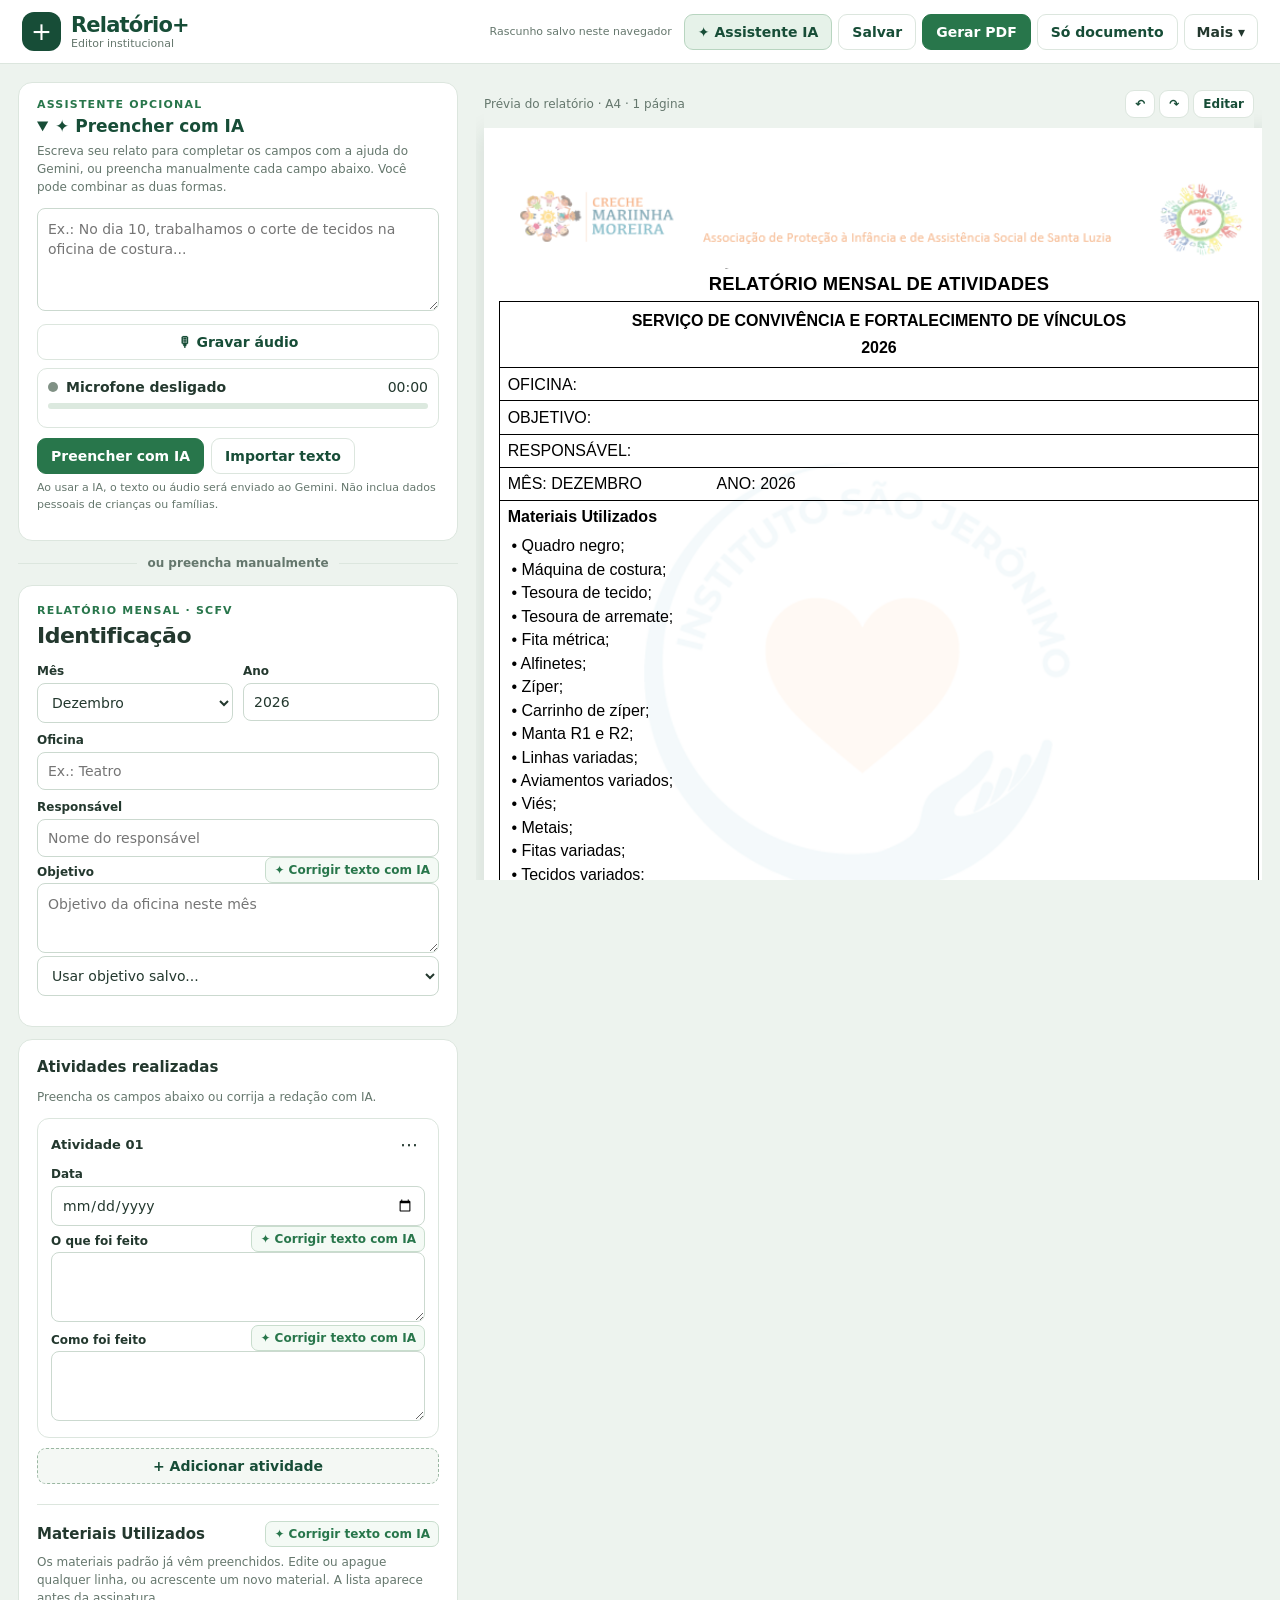
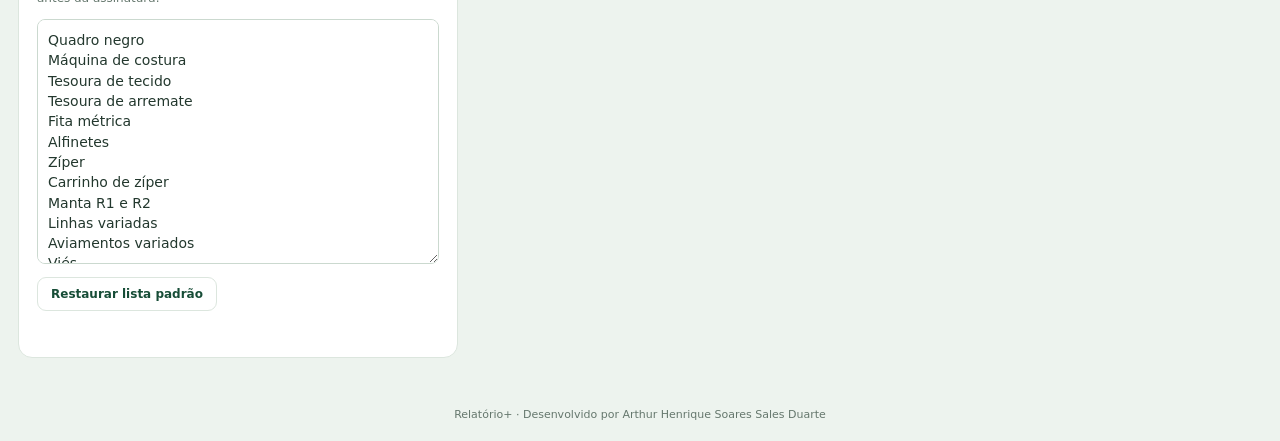
==== commit 981c6ee6: "Move assistente para início do formulário, adiciona progresso Gemini e remove confirmações intermedi" ====
--- a/relatorio-mais/index.html
+++ b/relatorio-mais/index.html
@@ -4,12 +4,12 @@
 <meta charset="utf-8">
 <meta name="viewport" content="width=device-width,initial-scale=1">
 <title>Relatório+</title>
-<style>:root{--green:#174d37;--accent:#28764b;--ink:#23382e;--muted:#65776d;--line:#dce6de;--surface:#fff;--bg:#edf3ee}*{box-sizing:border-box}body{margin:0;background:var(--bg);color:var(--ink);font:14px system-ui,-apple-system,Segoe UI,sans-serif}button,input,textarea,select{font:inherit}button{cursor:pointer;border:1px solid var(--line);background:white;color:var(--green);border-radius:9px;padding:9px 13px;font-weight:600}button:hover{background:#e6f0e8}button.primary{background:var(--accent);color:white;border-color:var(--accent)}button:disabled{opacity:.5;cursor:not-allowed}button:focus-visible,input:focus-visible,textarea:focus-visible,select:focus-visible,summary:focus-visible{outline:3px solid #91bd9d;outline-offset:2px}nav{position:sticky;top:0;z-index:20;background:#fff;border-bottom:1px solid var(--line);padding:12px 22px;display:flex;align-items:center;gap:12px;flex-wrap:wrap}.brand{display:flex;align-items:center;gap:10px;margin-right:auto}.brand-mark{display:grid;place-items:center;width:39px;height:39px;background:var(--green);color:white;border-radius:12px;font-size:25px;font-weight:300}.brand b{font-size:21px;letter-spacing:-.8px;color:var(--green)}.brand small{display:block;color:var(--muted);font-size:11px}.nav-actions{display:flex;gap:6px;align-items:center;flex-wrap:wrap}.menu{position:relative}.menu summary{list-style:none;cursor:pointer;border:1px solid var(--line);border-radius:9px;padding:9px 12px;font-weight:600}.menu summary::-webkit-details-marker{display:none}.menu-content{position:absolute;right:0;top:calc(100% + 8px);width:260px;background:white;border:1px solid var(--line);box-shadow:0 12px 35px #173b2920;border-radius:12px;padding:12px;display:grid;gap:6px}.menu-content button{text-align:left}.menu-content details summary{padding:8px;border:0}.workspace{display:grid;grid-template-columns:minmax(340px,440px) minmax(0,1fr);max-width:1600px;margin:auto;gap:18px;padding:18px;align-items:start}aside{min-width:0}.panel{background:white;border:1px solid var(--line);border-radius:14px;padding:18px;margin-bottom:12px}.eyebrow{color:var(--accent);font-size:11px;letter-spacing:1.2px;text-transform:uppercase;font-weight:700}h1{font-size:22px;letter-spacing:-.5px;margin:6px 0}h2{font-size:15px;margin:0 0 12px}h3{font-size:14px;margin:8px 0}p{margin:6px 0 12px;line-height:1.5}.muted{color:var(--muted);font-size:12px}label{display:block;font-size:12px;font-weight:650;margin:10px 0 5px}input,textarea,select{width:100%;border:1px solid #cbd9cf;background:white;border-radius:8px;padding:10px;color:var(--ink)}textarea{min-height:70px;resize:vertical;line-height:1.45}.two{display:grid;grid-template-columns:1fr 1fr;gap:10px}.actions{display:flex;gap:7px;flex-wrap:wrap;align-items:center;margin-top:10px}.field-label{display:flex;justify-content:space-between;align-items:center;gap:6px}.field-label label{margin:8px 0 4px}.text-action{border:0;background:transparent;padding:4px 0;color:var(--accent);font-size:12px}.activity{border:1px solid var(--line);border-radius:12px;padding:13px;margin:10px 0}.activityhead{display:flex;justify-content:space-between;align-items:center;gap:6px}.activityhead b{font-size:13px}.activity-menu{position:relative}.activity-menu summary{cursor:pointer;list-style:none;font-size:18px;padding:2px 7px}.activity-menu div{position:absolute;right:0;background:white;z-index:4;border:1px solid var(--line);padding:6px;box-shadow:0 8px 18px #0001;border-radius:8px;min-width:140px}.activity-menu button{display:block;width:100%;text-align:left;margin:3px 0;font-size:12px}.add{width:100%;border:1px dashed #9ab7a2;background:#f4f8f4;color:var(--green)}.assist{border:1px solid #c6ddcb;background:#f5faf5;border-radius:12px;padding:12px;margin:10px 0}.assist summary{font-weight:650;cursor:pointer;color:var(--green)}.preview{min-width:0;overflow:auto;position:sticky;top:85px;max-height:calc(100vh - 105px);padding:0 8px 12px}.preview-toolbar{position:sticky;top:0;background:var(--bg);z-index:5;display:flex;align-items:center;justify-content:space-between;gap:8px;padding:5px 0 10px}.pagecount{color:var(--muted);font-size:12px}.preview-tools{display:flex;gap:4px}.preview-tools button{font-size:12px;padding:6px 9px}.paper{width:210mm;height:297mm;min-height:297mm;max-height:297mm;background:white;color:black;padding:8mm 5mm 4mm 4mm;margin:0 auto 18px;font:12pt Arial,sans-serif;position:relative;box-shadow:0 4px 22px #173b2920;display:flex;flex-direction:column;overflow:hidden}.watermark{position:absolute;left:50%;top:49%;transform:translate(-50%,-50%);width:155mm;max-width:none;z-index:0;pointer-events:none}.content{position:relative;z-index:1;display:flex;flex-direction:column;flex:1;min-height:0;height:100%}.header-strip{width:100%;display:block;height:auto;aspect-ratio:719/116;flex:none;object-fit:contain;clip-path:inset(0 0 10% 0);margin:0 0 -2mm}.reporttitle{text-align:center;font-weight:700;margin:0 0 1.5mm;font-size:13.8pt;letter-spacing:.2px}.frame{border:1px solid black;display:flex;flex-direction:column;flex:1;min-height:0;overflow:hidden}.row{border-bottom:1px solid black;padding:1.4mm 2mm;white-space:pre-wrap;overflow-wrap:anywhere;line-height:1.35}.row.service{text-align:center;font-weight:700;line-height:1.5;padding:1.8mm 2mm}.ano-central{display:block;font-size:12pt;margin-top:1mm}.bodycell{min-height:0;overflow:hidden;flex:1;padding-bottom:2mm}.entry{margin:0 0 3mm;line-height:1.5;white-space:pre-wrap;overflow-wrap:anywhere;color:black}.signature{min-height:10mm;border-bottom:none}.foot{color:#17365d;margin-top:6mm;text-align:center;font-size:10pt;line-height:1.35;border-bottom:1px solid black;padding-bottom:1mm;position:relative;z-index:1}.reporttitle,.foot,.row:not(.bodycell){flex:none}.page-number{text-align:right;font:9pt Arial;color:black;margin-top:1mm;flex:none}.hidden,[hidden]{display:none!important}.credit{text-align:center;color:var(--muted);font-size:11px;padding:20px}.proposal-banner{background:#fff0d2;border:1px solid #e8ce94;border-radius:8px;padding:10px;margin-bottom:8px}.ai-review{background:white;border:1px solid var(--line);padding:12px;border-radius:10px;margin-top:10px}.ai-review p{white-space:pre-wrap}.voice-box{background:white;border:1px solid var(--line);border-radius:10px;padding:10px;margin-top:8px}.voice-line{display:flex;align-items:center;gap:8px}.voice-dot{width:10px;height:10px;border-radius:50%;background:#809185}.voice-box[data-state="listening"] .voice-dot{background:#b91c1c;animation:pulse 1s infinite}.voice-box[data-state="error"] .voice-dot{background:#b91c1c}.voice-box[data-state="done"] .voice-dot{background:var(--accent)}@keyframes pulse{50%{box-shadow:0 0 0 6px #b91c1c22}}.voice-time{margin-left:auto;font-variant-numeric:tabular-nums}.voice-meter{height:6px;background:#dce9df;border-radius:6px;overflow:hidden;margin:8px 0}.voice-meter span{display:block;height:100%;width:0;background:var(--accent)}#voiceStop{background:#b91c1c;color:white;width:100%;padding:14px;font-weight:750}#voiceStart{width:100%}.manual-review{position:fixed;inset:0;z-index:50;background:#173b2966;display:grid;place-items:center;padding:16px}.manual-review article{background:white;border-radius:16px;padding:22px;width:min(680px,100%);max-height:90vh;overflow:auto}.manual-review textarea{min-height:100px}.manual-review .actions{position:sticky;bottom:0;background:white;padding:8px 0}.focus-mode .workspace{display:block}.focus-mode aside,.focus-mode .credit,.focus-mode #focusToggle{display:none}.focus-exit{display:none}.focus-mode .focus-exit{display:inline-block}.focus-mode .preview{max-height:none;position:static}.stats{display:grid;grid-template-columns:1fr 1fr;gap:6px}.stats div{background:#edf3ee;border-radius:8px;padding:8px}.stats strong{display:block;font-size:18px}.months{display:grid;grid-template-columns:repeat(4,1fr);gap:4px;margin-top:6px}.months button{font-size:11px;padding:6px}.months button.active{background:var(--accent);color:white}#status{font-size:12px;color:var(--muted);min-height:16px}#dashboard{margin-top:6px}#dashboard summary{cursor:pointer;font-size:12px}#dashResults{max-height:140px;overflow:auto}.save-state{font-size:11px;color:var(--muted)}@media(max-width:1000px){.workspace{display:block;padding:12px}.preview{position:static;max-height:none}.menu-content{width:250px}.brand small{display:none}}@media(max-width:600px){nav{padding:9px}.nav-actions{gap:4px}nav button{padding:8px;font-size:12px}.brand b{font-size:18px}.brand-mark{width:32px;height:32px}.panel{padding:13px}.workspace{padding:8px}.preview{padding:0}.save-state{display:none}}@page{size:A4;margin:0}@media print{nav,aside,.preview-toolbar,.proposal-banner,.credit,.manual-review{display:none!important}.workspace{display:block!important;padding:0;margin:0;max-width:none}.preview{position:static;max-height:none;overflow:visible;padding:0}.paper{margin:0;box-shadow:none;break-after:page;-webkit-print-color-adjust:exact;print-color-adjust:exact}.paper:last-child{break-after:auto}body.reviewing .paper{display:none!important}}.menu-content{max-height:calc(100dvh - 85px);overflow:auto}.menu-content details{border-top:1px solid var(--line);padding-top:4px}.menu-content .actions{margin:0}.focus-mode .preview-tools button:not(#editPreview){display:none}.focus-mode .menu{display:none}.activity-menu div{min-width:155px}@media(max-width:600px){.menu-content{position:fixed;top:105px;right:8px;max-height:calc(100dvh - 120px)}} .material-section{margin:20px 0 12px;padding-top:16px;border-top:1px solid var(--line)}.material-section h2{margin:0}.material-section textarea{min-height:145px}.materials-heading{font-weight:700;margin-bottom:2mm}.materials-item{white-space:pre-wrap;line-height:1.35;margin:0 0 .5mm;padding-left:5mm;text-indent:-4mm}.material-section .actions button{font-size:12px}.assist-launch{background:#e6f2e9;border-color:#b8d5c0;color:var(--green);width:100%;text-align:left;padding:11px 13px}.ai-explain{margin:5px 0 12px}.field-label .reviewField{border:1px solid #c8ddcd;background:#f4faf5;border-radius:7px;padding:5px 8px;white-space:normal;text-align:right}.field-label{flex-wrap:wrap}.material-section textarea{min-height:245px}.material-section #useSewingMaterials{background:transparent}.assist[open]{border:2px solid #b6d2be}.ai-nav{background:#e6f2e9;border-color:#b8d5c0;color:#174d37}.focus-mode #openAI{display:inline-block}.assist-launch{display:block!important}.reviewField{display:inline-block!important}.menu-content input[hidden]{display:none!important}</style>
+<style>:root{--green:#174d37;--accent:#28764b;--ink:#23382e;--muted:#65776d;--line:#dce6de;--surface:#fff;--bg:#edf3ee}*{box-sizing:border-box}body{margin:0;background:var(--bg);color:var(--ink);font:14px system-ui,-apple-system,Segoe UI,sans-serif}button,input,textarea,select{font:inherit}button{cursor:pointer;border:1px solid var(--line);background:white;color:var(--green);border-radius:9px;padding:9px 13px;font-weight:600}button:hover{background:#e6f0e8}button.primary{background:var(--accent);color:white;border-color:var(--accent)}button:disabled{opacity:.5;cursor:not-allowed}button:focus-visible,input:focus-visible,textarea:focus-visible,select:focus-visible,summary:focus-visible{outline:3px solid #91bd9d;outline-offset:2px}nav{position:sticky;top:0;z-index:20;background:#fff;border-bottom:1px solid var(--line);padding:12px 22px;display:flex;align-items:center;gap:12px;flex-wrap:wrap}.brand{display:flex;align-items:center;gap:10px;margin-right:auto}.brand-mark{display:grid;place-items:center;width:39px;height:39px;background:var(--green);color:white;border-radius:12px;font-size:25px;font-weight:300}.brand b{font-size:21px;letter-spacing:-.8px;color:var(--green)}.brand small{display:block;color:var(--muted);font-size:11px}.nav-actions{display:flex;gap:6px;align-items:center;flex-wrap:wrap}.menu{position:relative}.menu summary{list-style:none;cursor:pointer;border:1px solid var(--line);border-radius:9px;padding:9px 12px;font-weight:600}.menu summary::-webkit-details-marker{display:none}.menu-content{position:absolute;right:0;top:calc(100% + 8px);width:260px;background:white;border:1px solid var(--line);box-shadow:0 12px 35px #173b2920;border-radius:12px;padding:12px;display:grid;gap:6px}.menu-content button{text-align:left}.menu-content details summary{padding:8px;border:0}.workspace{display:grid;grid-template-columns:minmax(340px,440px) minmax(0,1fr);max-width:1600px;margin:auto;gap:18px;padding:18px;align-items:start}aside{min-width:0}.panel{background:white;border:1px solid var(--line);border-radius:14px;padding:18px;margin-bottom:12px}.eyebrow{color:var(--accent);font-size:11px;letter-spacing:1.2px;text-transform:uppercase;font-weight:700}h1{font-size:22px;letter-spacing:-.5px;margin:6px 0}h2{font-size:15px;margin:0 0 12px}h3{font-size:14px;margin:8px 0}p{margin:6px 0 12px;line-height:1.5}.muted{color:var(--muted);font-size:12px}label{display:block;font-size:12px;font-weight:650;margin:10px 0 5px}input,textarea,select{width:100%;border:1px solid #cbd9cf;background:white;border-radius:8px;padding:10px;color:var(--ink)}textarea{min-height:70px;resize:vertical;line-height:1.45}.two{display:grid;grid-template-columns:1fr 1fr;gap:10px}.actions{display:flex;gap:7px;flex-wrap:wrap;align-items:center;margin-top:10px}.field-label{display:flex;justify-content:space-between;align-items:center;gap:6px}.field-label label{margin:8px 0 4px}.text-action{border:0;background:transparent;padding:4px 0;color:var(--accent);font-size:12px}.activity{border:1px solid var(--line);border-radius:12px;padding:13px;margin:10px 0}.activityhead{display:flex;justify-content:space-between;align-items:center;gap:6px}.activityhead b{font-size:13px}.activity-menu{position:relative}.activity-menu summary{cursor:pointer;list-style:none;font-size:18px;padding:2px 7px}.activity-menu div{position:absolute;right:0;background:white;z-index:4;border:1px solid var(--line);padding:6px;box-shadow:0 8px 18px #0001;border-radius:8px;min-width:140px}.activity-menu button{display:block;width:100%;text-align:left;margin:3px 0;font-size:12px}.add{width:100%;border:1px dashed #9ab7a2;background:#f4f8f4;color:var(--green)}.assist{border:1px solid #c6ddcb;background:#f5faf5;border-radius:12px;padding:12px;margin:10px 0}.assist summary{font-weight:650;cursor:pointer;color:var(--green)}.preview{min-width:0;overflow:auto;position:sticky;top:85px;max-height:calc(100vh - 105px);padding:0 8px 12px}.preview-toolbar{position:sticky;top:0;background:var(--bg);z-index:5;display:flex;align-items:center;justify-content:space-between;gap:8px;padding:5px 0 10px}.pagecount{color:var(--muted);font-size:12px}.preview-tools{display:flex;gap:4px}.preview-tools button{font-size:12px;padding:6px 9px}.paper{width:210mm;height:297mm;min-height:297mm;max-height:297mm;background:white;color:black;padding:8mm 5mm 4mm 4mm;margin:0 auto 18px;font:12pt Arial,sans-serif;position:relative;box-shadow:0 4px 22px #173b2920;display:flex;flex-direction:column;overflow:hidden}.watermark{position:absolute;left:50%;top:49%;transform:translate(-50%,-50%);width:155mm;max-width:none;z-index:0;pointer-events:none}.content{position:relative;z-index:1;display:flex;flex-direction:column;flex:1;min-height:0;height:100%}.header-strip{width:100%;display:block;height:auto;aspect-ratio:719/116;flex:none;object-fit:contain;clip-path:inset(0 0 10% 0);margin:0 0 -2mm}.reporttitle{text-align:center;font-weight:700;margin:0 0 1.5mm;font-size:13.8pt;letter-spacing:.2px}.frame{border:1px solid black;display:flex;flex-direction:column;flex:1;min-height:0;overflow:hidden}.row{border-bottom:1px solid black;padding:1.4mm 2mm;white-space:pre-wrap;overflow-wrap:anywhere;line-height:1.35}.row.service{text-align:center;font-weight:700;line-height:1.5;padding:1.8mm 2mm}.ano-central{display:block;font-size:12pt;margin-top:1mm}.bodycell{min-height:0;overflow:hidden;flex:1;padding-bottom:2mm}.entry{margin:0 0 3mm;line-height:1.5;white-space:pre-wrap;overflow-wrap:anywhere;color:black}.signature{min-height:10mm;border-bottom:none}.foot{color:#17365d;margin-top:6mm;text-align:center;font-size:10pt;line-height:1.35;border-bottom:1px solid black;padding-bottom:1mm;position:relative;z-index:1}.reporttitle,.foot,.row:not(.bodycell){flex:none}.page-number{text-align:right;font:9pt Arial;color:black;margin-top:1mm;flex:none}.hidden,[hidden]{display:none!important}.credit{text-align:center;color:var(--muted);font-size:11px;padding:20px}.proposal-banner{background:#fff0d2;border:1px solid #e8ce94;border-radius:8px;padding:10px;margin-bottom:8px}.ai-review{background:white;border:1px solid var(--line);padding:12px;border-radius:10px;margin-top:10px}.ai-review p{white-space:pre-wrap}.voice-box{background:white;border:1px solid var(--line);border-radius:10px;padding:10px;margin-top:8px}.voice-line{display:flex;align-items:center;gap:8px}.voice-dot{width:10px;height:10px;border-radius:50%;background:#809185}.voice-box[data-state="listening"] .voice-dot{background:#b91c1c;animation:pulse 1s infinite}.voice-box[data-state="error"] .voice-dot{background:#b91c1c}.voice-box[data-state="done"] .voice-dot{background:var(--accent)}@keyframes pulse{50%{box-shadow:0 0 0 6px #b91c1c22}}.voice-time{margin-left:auto;font-variant-numeric:tabular-nums}.voice-meter{height:6px;background:#dce9df;border-radius:6px;overflow:hidden;margin:8px 0}.voice-meter span{display:block;height:100%;width:0;background:var(--accent)}#voiceStop{background:#b91c1c;color:white;width:100%;padding:14px;font-weight:750}#voiceStart{width:100%}.manual-review{position:fixed;inset:0;z-index:50;background:#173b2966;display:grid;place-items:center;padding:16px}.manual-review article{background:white;border-radius:16px;padding:22px;width:min(680px,100%);max-height:90vh;overflow:auto}.manual-review textarea{min-height:100px}.manual-review .actions{position:sticky;bottom:0;background:white;padding:8px 0}.focus-mode .workspace{display:block}.focus-mode aside,.focus-mode .credit,.focus-mode #focusToggle{display:none}.focus-exit{display:none}.focus-mode .focus-exit{display:inline-block}.focus-mode .preview{max-height:none;position:static}.stats{display:grid;grid-template-columns:1fr 1fr;gap:6px}.stats div{background:#edf3ee;border-radius:8px;padding:8px}.stats strong{display:block;font-size:18px}.months{display:grid;grid-template-columns:repeat(4,1fr);gap:4px;margin-top:6px}.months button{font-size:11px;padding:6px}.months button.active{background:var(--accent);color:white}#status{font-size:12px;color:var(--muted);min-height:16px}#dashboard{margin-top:6px}#dashboard summary{cursor:pointer;font-size:12px}#dashResults{max-height:140px;overflow:auto}.save-state{font-size:11px;color:var(--muted)}@media(max-width:1000px){.workspace{display:block;padding:12px}.preview{position:static;max-height:none}.menu-content{width:250px}.brand small{display:none}}@media(max-width:600px){nav{padding:9px}.nav-actions{gap:4px}nav button{padding:8px;font-size:12px}.brand b{font-size:18px}.brand-mark{width:32px;height:32px}.panel{padding:13px}.workspace{padding:8px}.preview{padding:0}.save-state{display:none}}@page{size:A4;margin:0}@media print{nav,aside,.preview-toolbar,.proposal-banner,.credit,.manual-review{display:none!important}.workspace{display:block!important;padding:0;margin:0;max-width:none}.preview{position:static;max-height:none;overflow:visible;padding:0}.paper{margin:0;box-shadow:none;break-after:page;-webkit-print-color-adjust:exact;print-color-adjust:exact}.paper:last-child{break-after:auto}body.reviewing .paper{display:none!important}}.menu-content{max-height:calc(100dvh - 85px);overflow:auto}.menu-content details{border-top:1px solid var(--line);padding-top:4px}.menu-content .actions{margin:0}.focus-mode .preview-tools button:not(#editPreview){display:none}.focus-mode .menu{display:none}.activity-menu div{min-width:155px}@media(max-width:600px){.menu-content{position:fixed;top:105px;right:8px;max-height:calc(100dvh - 120px)}} .material-section{margin:20px 0 12px;padding-top:16px;border-top:1px solid var(--line)}.material-section h2{margin:0}.material-section textarea{min-height:145px}.materials-heading{font-weight:700;margin-bottom:2mm}.materials-item{white-space:pre-wrap;line-height:1.35;margin:0 0 .5mm;padding-left:5mm;text-indent:-4mm}.material-section .actions button{font-size:12px}.assist-launch{background:#e6f2e9;border-color:#b8d5c0;color:var(--green);width:100%;text-align:left;padding:11px 13px}.ai-explain{margin:5px 0 12px}.field-label .reviewField{border:1px solid #c8ddcd;background:#f4faf5;border-radius:7px;padding:5px 8px;white-space:normal;text-align:right}.field-label{flex-wrap:wrap}.material-section textarea{min-height:245px}.material-section #useSewingMaterials{background:transparent}.assist[open]{border:2px solid #b6d2be}.ai-nav{background:#e6f2e9;border-color:#b8d5c0;color:#174d37}.focus-mode #openAI{display:inline-block}.assist-launch{display:block!important}.reviewField{display:inline-block!important}.menu-content input[hidden]{display:none!important}.assistant-top{padding:15px 18px}.assistant-top .assist{margin:5px 0 0;border:0;background:transparent;padding:0}.assistant-top .assist[open]{border:0}.assistant-top summary{font-size:17px}.manual-divider{display:flex;align-items:center;gap:10px;margin:15px 0;color:var(--muted);font-size:12px;font-weight:600}.manual-divider:before,.manual-divider:after{content:'';height:1px;background:var(--line);flex:1}.processing{margin:12px 0;padding:12px;border:1px solid #c7ddcd;border-radius:9px;background:#f0f7f1}.progress-caption{display:flex;justify-content:space-between;gap:8px;font-size:12px;margin-bottom:8px}.processing progress{width:100%;height:10px;accent-color:#28764b;display:block}.processing[data-state=error]{background:#fff1ef;border-color:#e3b8b0}.privacy-note{font-size:11px}.assist-launch[hidden]{display:none!important}#assistMode[hidden]{display:none!important}</style>
 <link rel="manifest" href="/manifest.webmanifest"><meta name="theme-color" content="#174d37"></head>
 <body><nav><div class="brand"><span class="brand-mark">+</span><div><b>Relatório+</b><small>Editor institucional</small></div></div><span id="saveState" class="save-state">Rascunho local</span><div class="nav-actions"><button id="openAI" class="ai-nav" type="button">✦ Assistente IA</button><button id="save">Salvar</button><button id="quickPrint" class="primary">Gerar PDF</button><button id="focusToggle">Só documento</button><button id="focusExit" class="focus-exit">Editar</button><details class="menu" id="mainMenu"><summary>Mais ▾</summary><div class="menu-content"><button id="new">Novo relatório</button><button id="duplicate">Duplicar relatório</button><label>Relatórios salvos</label><select id="history"></select><div class="actions"><button id="load">Abrir</button><button id="del">Excluir</button></div><details id="dashboard"><summary>Histórico e painel mensal</summary><span id="dashSummary" class="muted"></span><span id="dashPeriod" class="hidden"></span><input id="reportSearch" placeholder="Buscar relatório"><div class="stats" id="stats"></div><div class="months" id="monthsGrid"></div><div id="dashResults" class="actions"></div></details><details><summary>Preferências</summary><p class="muted">A IA fica disponível como opção, sem ser obrigatória. Nenhum conteúdo é enviado automaticamente.</p><input id="aiEnabled" type="checkbox" checked hidden><label>Estilo do documento</label><select id="reportStyle"><option value="paragraph">Texto corrido</option><option value="topics">Tópicos</option></select><label>Materiais frequentes</label><textarea id="materialPresets"></textarea><label>Preferências de escrita</label><textarea id="writingPrefs"></textarea><button id="savePrefs">Salvar preferências</button></details><details><summary>Modelos e padrões</summary><button id="saveDefaults">Salvar identificação como padrão</button><button id="useDefaults">Carregar padrão</button><button id="saveActivityTemplate">Salvar última atividade como modelo</button><select id="activityTemplates"></select><select id="materialChoice"></select></details><button id="csvExport">Exportar CSV</button><button id="backup">Exportar backup</button><button id="restore">Importar backup</button><input id="file" type="file" accept=".json" hidden><button id="collapseAll">Recolher ferramentas</button></div></details></div></nav>
-<main class="workspace"><aside><section class="panel" id="identGroup"><div class="eyebrow">Relatório mensal · SCFV</div><h1>Identificação</h1><div class="two"><div><label for="mes">Mês</label><select id="mes"></select></div><div><label for="ano">Ano</label><input id="ano" type="number" min="2000" max="2100"></div></div><label for="oficina">Oficina</label><input id="oficina" list="oficinas" placeholder="Ex.: Teatro"><datalist id="oficinas"></datalist><label for="responsavel">Responsável</label><input id="responsavel" list="responsaveis" placeholder="Nome do responsável"><datalist id="responsaveis"></datalist><div class="field-label"><label for="objetivo">Objetivo</label><button class="text-action reviewField" data-review="objetivo">✦ Corrigir texto com IA</button></div><textarea id="objetivo" placeholder="Objetivo da oficina neste mês"></textarea><select id="objetivos" aria-label="Objetivos anteriores"></select><p id="warning" class="muted"></p></section>
-<section class="panel" id="activityGroup"><h2>Atividades realizadas</h2><p class="muted">Preencha normalmente. Para melhorar um texto já escrito, use <strong>Corrigir texto com IA</strong> ao lado do campo.</p><button id="assistMode" class="assist-launch" type="button">✦ Criar atividades com IA</button><p class="muted ai-explain">Opcional: transforma um relato livre em novas atividades para você revisar.</p><div id="activities"></div><button id="add" class="add">+ Adicionar atividade</button><div class="material-section"><div class="field-label"><h2>Materiais Utilizados</h2><button class="text-action reviewField" data-review="reportMaterials">✦ Corrigir texto com IA</button></div><p class="muted">Os materiais padrão já vêm preenchidos. Edite ou apague qualquer linha, ou acrescente um novo material. A lista aparece antes da assinatura.</p><textarea id="reportMaterials" rows="6" placeholder="Informe os materiais utilizados..."></textarea><div class="actions"><button id="useSewingMaterials">Restaurar lista padrão</button></div><p id="legacyMaterials" class="muted"></p></div><details id="aiPanel" class="assist"><summary>✦ Criar atividades a partir de um relato</summary><p class="muted">Conte o que aconteceu. A IA organizará as informações em atividades novas, sem alterar as já registradas. Revise e aprove antes de incorporar. Não informe dados pessoais de crianças ou famílias.</p><textarea id="aiText" rows="4" aria-label="Relato livre" placeholder="Conte o que aconteceu..."></textarea><div class="actions"><button id="voiceStart">🎙 Gravar áudio</button><button id="voiceStop" hidden>■ PARAR E TRANSCREVER</button><button id="voiceRetry" hidden>Tentar novamente</button><button id="voiceDownload" hidden>Salvar áudio</button><button id="voiceDiscard" hidden>Descartar áudio</button></div><div id="voiceBox" class="voice-box" data-state="idle"><div class="voice-line"><span class="voice-dot"></span><strong id="voiceLabel" role="status">Microfone desligado</strong><span id="voiceTime" class="voice-time">00:00</span></div><div class="voice-meter" role="meter" aria-valuemin="0" aria-valuemax="100" aria-valuenow="0" aria-label="Volume"><span id="voiceLevel"></span></div><div id="voiceHint" class="muted"></div><div id="voiceInterim"></div></div><div class="actions"><button id="aiRun" class="primary">Gerar sugestão de atividades</button><button id="importText">Importar texto</button><input id="textFile" type="file" accept=".txt,.md,.csv" hidden></div><p id="aiStatus" role="status" class="muted"></p><div id="aiReview" class="ai-review hidden"></div></details><div id="status" role="status"></div></section><button id="print" hidden>Imprimir</button><button id="manualMode" hidden>Manual</button></aside>
-<section class="preview"><div class="preview-toolbar"><div class="pagecount">Prévia · A4</div><div class="preview-tools"><button id="undo" title="Desfazer">↶</button><button id="redo" title="Refazer">↷</button><button id="editPreview">Editar</button></div></div><div id="proposalBanner" class="proposal-banner hidden">Sugestão pendente de aprovação. <button id="jumpReview">Revisar</button></div><div id="pages"></div></section></main><div id="manualReview" class="manual-review" hidden role="dialog" aria-modal="true" aria-labelledby="manualReviewTitle"><article><h2 id="manualReviewTitle">Corrigir texto com IA</h2><p class="muted">A IA corrige a escrita sem inventar informações. Compare o original com a sugestão editável. Nada muda até você aplicar.</p><label>Original</label><textarea id="reviewOriginal" readonly></textarea><label>Sugestão editável</label><textarea id="reviewSuggestion"></textarea><p id="reviewStatus" role="status"></p><div class="actions"><button id="reviewAccept" class="primary" disabled>Substituir pelo texto corrigido</button><button id="reviewCancel">Manter original</button></div></article></div><footer class="credit">Relatório+ · Desenvolvido por Arthur Henrique Soares Sales Duarte</footer><script>
+<main class="workspace"><aside><section class="panel assistant-top"><div class="eyebrow">Assistente opcional</div><details id="aiPanel" class="assist" open><summary>✦ Preencher com IA</summary><p class="muted">Escreva seu relato para completar os campos com a ajuda do Gemini, ou preencha manualmente cada campo abaixo. Você pode combinar as duas formas.</p><textarea id="aiText" rows="4" aria-label="Relato livre" placeholder="Ex.: No dia 10, trabalhamos o corte de tecidos na oficina de costura..."></textarea><div class="actions"><button id="voiceStart">🎙 Gravar áudio</button><button id="voiceStop" hidden>■ PARAR E TRANSCREVER</button><button id="voiceRetry" hidden>Tentar novamente</button><button id="voiceDownload" hidden>Salvar áudio</button><button id="voiceDiscard" hidden>Descartar áudio</button></div><div id="voiceBox" class="voice-box" data-state="idle"><div class="voice-line"><span class="voice-dot"></span><strong id="voiceLabel" role="status">Microfone desligado</strong><span id="voiceTime" class="voice-time">00:00</span></div><div class="voice-meter" role="meter" aria-valuemin="0" aria-valuemax="100" aria-valuenow="0" aria-label="Volume"><span id="voiceLevel"></span></div><div id="voiceHint" class="muted"></div><div id="voiceInterim"></div></div><div class="actions"><button id="aiRun" class="primary">Preencher com IA</button><button id="importText">Importar texto</button><input id="textFile" type="file" accept=".txt,.md,.csv" hidden></div><p class="muted privacy-note">Ao usar a IA, o texto ou áudio será enviado ao Gemini. Não inclua dados pessoais de crianças ou famílias.</p><div id="aiProgress" class="processing" hidden><div class="progress-caption"><strong id="aiProgressLabel">Processando…</strong><span id="aiProgressTime">0 s</span></div><progress id="aiProgressBar" aria-label="Processamento Gemini"></progress></div><p id="aiStatus" role="status" class="muted"></p><div id="aiReview" class="ai-review hidden"></div></details></section><div class="manual-divider"><span>ou preencha manualmente</span></div><section class="panel" id="identGroup"><div class="eyebrow">Relatório mensal · SCFV</div><h1>Identificação</h1><div class="two"><div><label for="mes">Mês</label><select id="mes"></select></div><div><label for="ano">Ano</label><input id="ano" type="number" min="2000" max="2100"></div></div><label for="oficina">Oficina</label><input id="oficina" list="oficinas" placeholder="Ex.: Teatro"><datalist id="oficinas"></datalist><label for="responsavel">Responsável</label><input id="responsavel" list="responsaveis" placeholder="Nome do responsável"><datalist id="responsaveis"></datalist><div class="field-label"><label for="objetivo">Objetivo</label><button class="text-action reviewField" data-review="objetivo">✦ Corrigir texto com IA</button></div><textarea id="objetivo" placeholder="Objetivo da oficina neste mês"></textarea><select id="objetivos" aria-label="Objetivos anteriores"></select><p id="warning" class="muted"></p></section>
+<section class="panel" id="activityGroup"><h2>Atividades realizadas</h2><p class="muted">Preencha os campos abaixo ou corrija a redação com IA.</p><button id="assistMode" type="button" hidden>Assistente IA</button><div id="activities"></div><button id="add" class="add">+ Adicionar atividade</button><div class="material-section"><div class="field-label"><h2>Materiais Utilizados</h2><button class="text-action reviewField" data-review="reportMaterials">✦ Corrigir texto com IA</button></div><p class="muted">Os materiais padrão já vêm preenchidos. Edite ou apague qualquer linha, ou acrescente um novo material. A lista aparece antes da assinatura.</p><textarea id="reportMaterials" rows="6" placeholder="Informe os materiais utilizados..."></textarea><div class="actions"><button id="useSewingMaterials">Restaurar lista padrão</button></div><p id="legacyMaterials" class="muted"></p></div><div id="status" role="status"></div></section><button id="print" hidden>Imprimir</button><button id="manualMode" hidden>Manual</button></aside>
+<section class="preview"><div class="preview-toolbar"><div class="pagecount">Prévia · A4</div><div class="preview-tools"><button id="undo" title="Desfazer">↶</button><button id="redo" title="Refazer">↷</button><button id="editPreview">Editar</button></div></div><div id="proposalBanner" class="proposal-banner hidden">Sugestão pendente de aprovação. <button id="jumpReview">Revisar</button></div><div id="pages"></div></section></main><div id="manualReview" class="manual-review" hidden role="dialog" aria-modal="true" aria-labelledby="manualReviewTitle"><article><h2 id="manualReviewTitle">Corrigir texto com IA</h2><p class="muted">A IA corrige a escrita sem inventar informações. Compare o original com a sugestão editável. Nada muda até você aplicar.</p><label>Original</label><textarea id="reviewOriginal" readonly></textarea><label>Sugestão editável</label><textarea id="reviewSuggestion"></textarea><p class="muted">O texto será enviado ao Gemini quando você solicitar a correção.</p><div id="reviewProgress" class="processing" hidden><div class="progress-caption"><strong id="reviewProgressLabel">Revisando…</strong><span id="reviewProgressTime">0 s</span></div><progress id="reviewProgressBar" aria-label="Revisão Gemini"></progress></div><p id="reviewStatus" role="status"></p><div class="actions"><button id="reviewAccept" class="primary" disabled>Substituir pelo texto corrigido</button><button id="reviewCancel">Manter original</button></div></article></div><footer class="credit">Relatório+ · Desenvolvido por Arthur Henrique Soares Sales Duarte</footer><script>
 const HEADER_IMG = '[data-uri]';
 const WATERMARK_IMG = '[data-uri]';
 const $ = id => document.getElementById(id);
@@ -23,6 +23,9 @@
 const esc=s=>String(s??'').replace(/[&<>"']/g,c=>({'&':'&amp;','<':'&lt;','>':'&gt;','"':'&quot;',"'":'&#39;'}[c]));
 $('mes').innerHTML = months.map(m=>`<option>${m}</option>`).join('');
 function data(){return {...Object.fromEntries(keys.map(k=>[k,$(k).value])),reportMaterials:$('reportMaterials').value,materialsInitialized:true,activities:JSON.parse(JSON.stringify(activities)),id:currentId}}
+const progressTimers={};
+function progressStart(id,label){clearInterval(progressTimers[id]);const el=$(id),bar=$(id+'Bar');el.hidden=false;el.dataset.state='running';$(id+'Label').textContent=label;bar.removeAttribute('value');$(id+'Time').textContent='0 s';const started=Date.now();progressTimers[id]=setInterval(()=>{$(id+'Time').textContent=Math.floor((Date.now()-started)/1000)+' s';},500);}
+function progressEnd(id,ok,label){clearInterval(progressTimers[id]);const el=$(id),bar=$(id+'Bar');el.dataset.state=ok?'done':'error';bar.max=100;bar.value=ok?100:0;$(id+'Label').textContent=label;}
 function msg(s){$('status').textContent=s;$('saveState').textContent=s}
 function updateLibrary(d){for(const k of ['oficina','responsavel','objetivo']) if(d[k]?.trim()&&!library[k].includes(d[k])) library[k].push(d[k]); write('library',library); lists();}
 function lists(){
@@ -145,9 +148,9 @@
 }
 $('aiRun').onclick=async()=>{
  if(aiProposal){$('aiStatus').textContent='Aprove ou descarte a proposta atual primeiro.';return;}if(voiceBusy||recognition||recordedAudio){$('aiStatus').textContent='Finalize ou descarte o áudio antes de organizar.';return;}const raw=$('aiText').value.trim();if(!raw){$('aiStatus').textContent='Digite as informações primeiro.';return;}
- if(!confirm('Enviar este relato ao Gemini para organizar os dados? Não inclua dados pessoais de crianças ou famílias.'))return;
- $('aiRun').disabled=true;$('aiReview').classList.add('hidden');$('aiStatus').textContent='Organizando informações…';aiSnapshot=data();
- try{const res=await fetch('/api/organizar',{method:'POST',headers:{'Content-Type':'application/json'},body:JSON.stringify({text:raw,context:{mes:aiSnapshot.mes,ano:aiSnapshot.ano,oficina:aiSnapshot.oficina,responsavel:aiSnapshot.responsavel,objetivo:aiSnapshot.objetivo,writing:prefs.writing}})});const p=await res.json();if(!res.ok)throw Error(p.error||'Falha na IA');aiProposal=p;aiReview(p);$('aiStatus').textContent='Proposta disponível para revisão.';}catch(e){$('aiStatus').textContent='Não foi possível consultar o Gemini: '+e.message;}finally{$('aiRun').disabled=false;}
+
+ $('aiRun').disabled=true;progressStart('aiProgress','Gemini está organizando o relato…');$('aiReview').classList.add('hidden');$('aiStatus').textContent='Organizando informações…';aiSnapshot=data();
+ try{const res=await fetch('/api/organizar',{method:'POST',headers:{'Content-Type':'application/json'},body:JSON.stringify({text:raw,context:{mes:aiSnapshot.mes,ano:aiSnapshot.ano,oficina:aiSnapshot.oficina,responsavel:aiSnapshot.responsavel,objetivo:aiSnapshot.objetivo,writing:prefs.writing}})});const p=await res.json();if(!res.ok)throw Error(p.error||'Falha na IA');aiProposal=p;aiReview(p);progressEnd('aiProgress',true,'Sugestão concluída');$('aiStatus').textContent='Proposta disponível para revisão.';}catch(e){progressEnd('aiProgress',false,'Não foi possível concluir');$('aiStatus').textContent='Não foi possível consultar o Gemini: '+e.message;}finally{$('aiRun').disabled=false;}
 };
 function showPrefs(){prefs.ai=true;document.body.classList.remove('ai-off'); $('aiEnabled').checked=prefs.ai!==false;$('reportStyle').value=prefs.style||'paragraph';$('materialPresets').value=prefs.materials??sewingMaterials.join('\n');$('writingPrefs').value=prefs.writing||'';$('aiPanel').classList.remove('hidden');$('materialChoice').innerHTML='<option value="">Escolher material...</option>'+String(prefs.materials||'').split(/\n/).map(s=>s.trim()).filter(Boolean).map(s=>'<option value="'+esc(s)+'">'+esc(s)+'</option>').join('');}
 $('savePrefs').onclick=()=>{prefs={ai:true,style:$('reportStyle').value,materials:$('materialPresets').value,writing:$('writingPrefs').value};write('prefs',prefs);showPrefs();render();msg('Preferências salvas.');};
@@ -171,8 +174,8 @@
 function cleanupVoice(){clearInterval(voiceTimer);cancelAnimationFrame(raf);if(stream)stream.getTracks().forEach(t=>t.stop());stream=null;if(audioContext){audioContext.close().catch(()=>{});audioContext=null;}level(0);recognition=null;$('voiceStart').hidden=false;$('voiceStop').hidden=true;$('voiceStop').disabled=false;audioActions();}
 function meter(s){try{const AC=window.AudioContext||window.webkitAudioContext;if(!AC)return;audioContext=new AC();audioContext.resume().catch(()=>{});const analyser=audioContext.createAnalyser();analyser.fftSize=512;audioContext.createMediaStreamSource(s).connect(analyser);const samples=new Uint8Array(analyser.fftSize);function tick(){if(!stream)return;analyser.getByteTimeDomainData(samples);let rms=Math.sqrt(samples.reduce((sum,v)=>sum+((v-128)/128)**2,0)/samples.length);level(Math.min(100,rms*350));raf=requestAnimationFrame(tick);}tick();}catch{}}
 function base64(blob){return new Promise((resolve,reject)=>{const reader=new FileReader();reader.onload=()=>resolve(String(reader.result).split(',')[1]);reader.onerror=reject;reader.readAsDataURL(blob);});}
-async function transcribe(){if(!recordedAudio||voiceBusy)return;voiceBusy=true;audioActions();voiceState('starting','Transcrevendo com Gemini…','Áudio gravado. O microfone está desligado. Aguarde a conversão em texto.');try{if(recordedAudio.size>2650000)throw Error('Áudio acima do limite. Salve o arquivo ou grave trechos menores.');const r=await fetch('/api/transcrever',{method:'POST',headers:{'Content-Type':'application/json'},body:JSON.stringify({mime:recordedAudio.type,audio:await base64(recordedAudio)}),signal:AbortSignal.timeout(60000)});const p=await r.json();if(!r.ok)throw Error(p.error||'Falha na transcrição');if(!p.text?.trim())throw Error('Nenhuma fala inteligível foi identificada.');$('aiText').value=[$('aiText').value.trim(),p.text.trim()].filter(Boolean).join('\n');write('voiceDraft',$('aiText').value);recordedAudio=null;voiceState('done','Transcrição concluída','Confira o texto e clique em Organizar com IA.');}catch(e){voiceState('error','Áudio gravado, transcrição falhou',e.message+' — tente novamente ou salve o áudio.');}finally{voiceBusy=false;audioActions();}}
-$('voiceStart').onclick=async()=>{if(voiceBusy||recognition||recordedAudio)return;if(!window.isSecureContext||!navigator.mediaDevices?.getUserMedia||!window.MediaRecorder){voiceState('error','Gravação indisponível','Abra o site em HTTPS em um navegador compatível. O preenchimento manual continua disponível.');return;}if(!confirm('Gravar sua voz e enviar o áudio ao Gemini para transcrição? Não inclua dados pessoais de crianças ou famílias.'))return;const token=++session;voiceBusy=true;audioActions();voiceState('starting','Solicitando microfone','Autorize o acesso quando o navegador solicitar.');$('voiceTime').textContent='00:00';try{const s=await navigator.mediaDevices.getUserMedia({audio:true});if(token!==session){s.getTracks().forEach(t=>t.stop());return;}stream=s;const types=['audio/webm;codecs=opus','audio/mp4','audio/webm','audio/ogg;codecs=opus'];const type=types.find(t=>MediaRecorder.isTypeSupported(t));const rec=new MediaRecorder(s,type?{mimeType:type,audioBitsPerSecond:32000}:{audioBitsPerSecond:32000});recognition=rec;let chunks=[],total=0;rec.ondataavailable=e=>{if(e.data.size){chunks.push(e.data);total+=e.data.size;if(total>2200000&&rec.state==='recording')$('voiceStop').click();}};rec.onerror=()=>{voiceBusy=false;cleanupVoice();voiceState('error','Falha na gravação','Verifique o microfone e tente novamente.');};rec.onstop=()=>{recordedAudio=new Blob(chunks,{type:rec.mimeType||chunks[0]?.type||'audio/webm'});voiceBusy=false;cleanupVoice();if(!recordedAudio.size){recordedAudio=null;audioActions();voiceState('error','Nenhum áudio capturado','Tente novamente.');return;}transcribe();};rec.start(500);startedAt=Date.now();$('voiceStart').hidden=true;$('voiceStop').hidden=false;voiceState('listening','GRAVANDO SUA VOZ','Fale naturalmente. Ao terminar, clique no botão vermelho. Limite de 2 minutos por trecho.');meter(s);voiceTimer=setInterval(()=>{let n=Math.floor((Date.now()-startedAt)/1000);$('voiceTime').textContent=String(Math.floor(n/60)).padStart(2,'0')+':'+String(n%60).padStart(2,'0');if(n>=120)$('voiceStop').click();},200);}catch(e){voiceBusy=false;cleanupVoice();voiceState('error','Não foi possível acessar o microfone',e.name==='NotAllowedError'?'Permita o microfone nas configurações do site e tente novamente.':e.name==='NotFoundError'?'Nenhum microfone encontrado.':e.message);}};
+async function transcribe(){if(!recordedAudio||voiceBusy)return;voiceBusy=true;audioActions();progressStart('aiProgress','Gemini está transcrevendo o áudio…');voiceState('starting','Transcrevendo com Gemini…','Áudio gravado. O microfone está desligado. Aguarde a conversão em texto.');try{if(recordedAudio.size>2650000)throw Error('Áudio acima do limite. Salve o arquivo ou grave trechos menores.');const r=await fetch('/api/transcrever',{method:'POST',headers:{'Content-Type':'application/json'},body:JSON.stringify({mime:recordedAudio.type,audio:await base64(recordedAudio)}),signal:AbortSignal.timeout(60000)});const p=await r.json();if(!r.ok)throw Error(p.error||'Falha na transcrição');if(!p.text?.trim())throw Error('Nenhuma fala inteligível foi identificada.');$('aiText').value=[$('aiText').value.trim(),p.text.trim()].filter(Boolean).join('\n');write('voiceDraft',$('aiText').value);recordedAudio=null;progressEnd('aiProgress',true,'Transcrição concluída');voiceState('done','Transcrição concluída','Confira o texto e clique em Organizar com IA.');}catch(e){progressEnd('aiProgress',false,'Transcrição não concluída');voiceState('error','Áudio gravado, transcrição falhou',e.message+' — tente novamente ou salve o áudio.');}finally{voiceBusy=false;audioActions();}}
+$('voiceStart').onclick=async()=>{if(voiceBusy||recognition||recordedAudio)return;if(!window.isSecureContext||!navigator.mediaDevices?.getUserMedia||!window.MediaRecorder){voiceState('error','Gravação indisponível','Abra o site em HTTPS em um navegador compatível. O preenchimento manual continua disponível.');return;}const token=++session;voiceBusy=true;audioActions();voiceState('starting','Solicitando microfone','Autorize o acesso quando o navegador solicitar.');$('voiceTime').textContent='00:00';try{const s=await navigator.mediaDevices.getUserMedia({audio:true});if(token!==session){s.getTracks().forEach(t=>t.stop());return;}stream=s;const types=['audio/webm;codecs=opus','audio/mp4','audio/webm','audio/ogg;codecs=opus'];const type=types.find(t=>MediaRecorder.isTypeSupported(t));const rec=new MediaRecorder(s,type?{mimeType:type,audioBitsPerSecond:32000}:{audioBitsPerSecond:32000});recognition=rec;let chunks=[],total=0;rec.ondataavailable=e=>{if(e.data.size){chunks.push(e.data);total+=e.data.size;if(total>2200000&&rec.state==='recording')$('voiceStop').click();}};rec.onerror=()=>{voiceBusy=false;cleanupVoice();voiceState('error','Falha na gravação','Verifique o microfone e tente novamente.');};rec.onstop=()=>{recordedAudio=new Blob(chunks,{type:rec.mimeType||chunks[0]?.type||'audio/webm'});voiceBusy=false;cleanupVoice();if(!recordedAudio.size){recordedAudio=null;audioActions();voiceState('error','Nenhum áudio capturado','Tente novamente.');return;}transcribe();};rec.start(500);startedAt=Date.now();$('voiceStart').hidden=true;$('voiceStop').hidden=false;voiceState('listening','GRAVANDO SUA VOZ','Fale naturalmente. Ao terminar, clique no botão vermelho. Limite de 2 minutos por trecho.');meter(s);voiceTimer=setInterval(()=>{let n=Math.floor((Date.now()-startedAt)/1000);$('voiceTime').textContent=String(Math.floor(n/60)).padStart(2,'0')+':'+String(n%60).padStart(2,'0');if(n>=120)$('voiceStop').click();},200);}catch(e){voiceBusy=false;cleanupVoice();voiceState('error','Não foi possível acessar o microfone',e.name==='NotAllowedError'?'Permita o microfone nas configurações do site e tente novamente.':e.name==='NotFoundError'?'Nenhum microfone encontrado.':e.message);}};
 $('voiceStop').onclick=()=>{if(!recognition||recognition.state==='inactive')return;$('voiceStop').disabled=true;voiceState('starting','Encerrando gravação…','Preparando áudio para transcrição.');recognition.stop();};
 $('voiceRetry').onclick=transcribe;$('voiceDownload').onclick=()=>{if(!recordedAudio)return;let a=document.createElement('a'),u=URL.createObjectURL(recordedAudio);a.href=u;a.download='relato.'+(recordedAudio.type.includes('mp4')?'m4a':recordedAudio.type.includes('ogg')?'ogg':'webm');a.click();setTimeout(()=>URL.revokeObjectURL(u),1000);};$('voiceDiscard').onclick=()=>{if(confirm('Descartar a gravação?')){recordedAudio=null;audioActions();voiceState('idle','Microfone desligado','Grave um novo relato.');}};
 function focusMode(on){$('mainMenu').open=false;document.body.classList.toggle('focus-mode',on);$('focusToggle').setAttribute('aria-pressed',String(on));}
@@ -183,8 +186,8 @@
 let reviewTarget=null,reviewRequest=0;
 $('manualMode').onclick=()=>{focusMode(false);$('aiPanel').open=false;$('oficina').focus();};
 $('assistMode').onclick=()=>{focusMode(false);$('aiPanel').classList.remove('hidden');$('aiPanel').open=true;$('aiPanel').scrollIntoView({behavior:'smooth',block:'center'});$('aiText').focus({preventScroll:true});};$('openAI').onclick=()=>$('assistMode').click();
-document.addEventListener('click',async e=>{let btn=e.target.closest('[data-review]');if(!btn||aiProposal)return;const k=btn.dataset.review,i=btn.dataset.activity===undefined?null:Number(btn.dataset.activity),a=i===null?null:activities[i];const original=i===null?$(k).value:a?.[k];$('manualReviewTitle').textContent='Corrigir '+({objetivo:'objetivo',what:'descrição da atividade',how:'metodologia',reportMaterials:'lista de materiais'}[k]||'texto')+' com IA';if(!original?.trim()){btn.closest('.field-label')?.nextElementSibling?.focus();msg('Preencha o texto antes de solicitar revisão.');return;}if(!confirm('Enviar este texto ao Gemini para revisão? Não inclua dados pessoais de participantes.'))return;const token=++reviewRequest;reviewTarget={k,i,a,original};$('manualReview').hidden=false;$('reviewOriginal').value=original;$('reviewSuggestion').value='';$('reviewAccept').disabled=true;$('reviewStatus').textContent='Revisando sem acrescentar informações…';try{const r=await fetch('/api/revisar',{method:'POST',headers:{'Content-Type':'application/json'},body:JSON.stringify({text:original,field:k,preferences:prefs.writing})});const p=await r.json();if(token!==reviewRequest)return;if(!r.ok)throw Error(p.error||'Falha na revisão');$('reviewSuggestion').value=p.text;$('reviewStatus').textContent=p.pending?.length?'Dúvidas: '+p.pending.join(' • '):'Confira se todos os fatos foram preservados.';$('reviewAccept').disabled=false;}catch(err){if(token===reviewRequest)$('reviewStatus').textContent=err.message+' O original não foi alterado.';}});
-$('reviewCancel').onclick=()=>{reviewRequest++;reviewTarget=null;$('manualReview').hidden=true;};$('reviewAccept').onclick=()=>{const t=reviewTarget;if(!t)return;const val=$('reviewSuggestion').value.trim();if(!val)return;if(t.i===null){if($(t.k).value!==t.original){$('reviewStatus').textContent='O original mudou. Solicite uma nova revisão.';return;}$(t.k).value=val;}else{if(activities[t.i]!==t.a||t.a[t.k]!==t.original){$('reviewStatus').textContent='A atividade mudou. Solicite nova revisão.';return;}t.a[t.k]=val;drawActivities();}render();$('reviewCancel').click();msg('Revisão aplicada ao rascunho.');};
+document.addEventListener('click',async e=>{let btn=e.target.closest('[data-review]');if(!btn||aiProposal)return;const k=btn.dataset.review,i=btn.dataset.activity===undefined?null:Number(btn.dataset.activity),a=i===null?null:activities[i];const original=i===null?$(k).value:a?.[k];$('manualReviewTitle').textContent='Corrigir '+({objetivo:'objetivo',what:'descrição da atividade',how:'metodologia',reportMaterials:'lista de materiais'}[k]||'texto')+' com IA';if(!original?.trim()){btn.closest('.field-label')?.nextElementSibling?.focus();msg('Preencha o texto antes de solicitar revisão.');return;}const token=++reviewRequest;reviewTarget={k,i,a,original};$('manualReview').hidden=false;$('reviewOriginal').value=original;$('reviewSuggestion').value='';$('reviewAccept').disabled=true;$('reviewStatus').textContent='Revisando sem acrescentar informações…';progressStart('reviewProgress','Gemini está revisando o texto…');try{const r=await fetch('/api/revisar',{method:'POST',headers:{'Content-Type':'application/json'},body:JSON.stringify({text:original,field:k,preferences:prefs.writing})});const p=await r.json();if(token!==reviewRequest)return;if(!r.ok)throw Error(p.error||'Falha na revisão');$('reviewSuggestion').value=p.text;$('reviewStatus').textContent=p.pending?.length?'Dúvidas: '+p.pending.join(' • '):'Confira se todos os fatos foram preservados.';$('reviewAccept').disabled=false;progressEnd('reviewProgress',true,'Revisão concluída');}catch(err){if(token===reviewRequest){progressEnd('reviewProgress',false,'Revisão não concluída');$('reviewStatus').textContent=err.message+' O original não foi alterado.';}}});
+$('reviewCancel').onclick=()=>{clearInterval(progressTimers.reviewProgress);$('reviewProgress').hidden=true;reviewRequest++;reviewTarget=null;$('manualReview').hidden=true;};$('reviewAccept').onclick=()=>{const t=reviewTarget;if(!t)return;const val=$('reviewSuggestion').value.trim();if(!val)return;if(t.i===null){if($(t.k).value!==t.original){$('reviewStatus').textContent='O original mudou. Solicite uma nova revisão.';return;}$(t.k).value=val;}else{if(activities[t.i]!==t.a||t.a[t.k]!==t.original){$('reviewStatus').textContent='A atividade mudou. Solicite nova revisão.';return;}t.a[t.k]=val;drawActivities();}render();$('reviewCancel').click();msg('Revisão aplicada ao rascunho.');};
 showPrefs();write('prefs',prefs);set(read('draft',{...defaults}));if('serviceWorker' in navigator&&location.protocol==='https:')navigator.serviceWorker.register('/sw.js').catch(()=>{});
 window.addEventListener('load',()=>render());document.addEventListener('click',e=>{if(!$('mainMenu').contains(e.target))$('mainMenu').open=false;});
 </script>
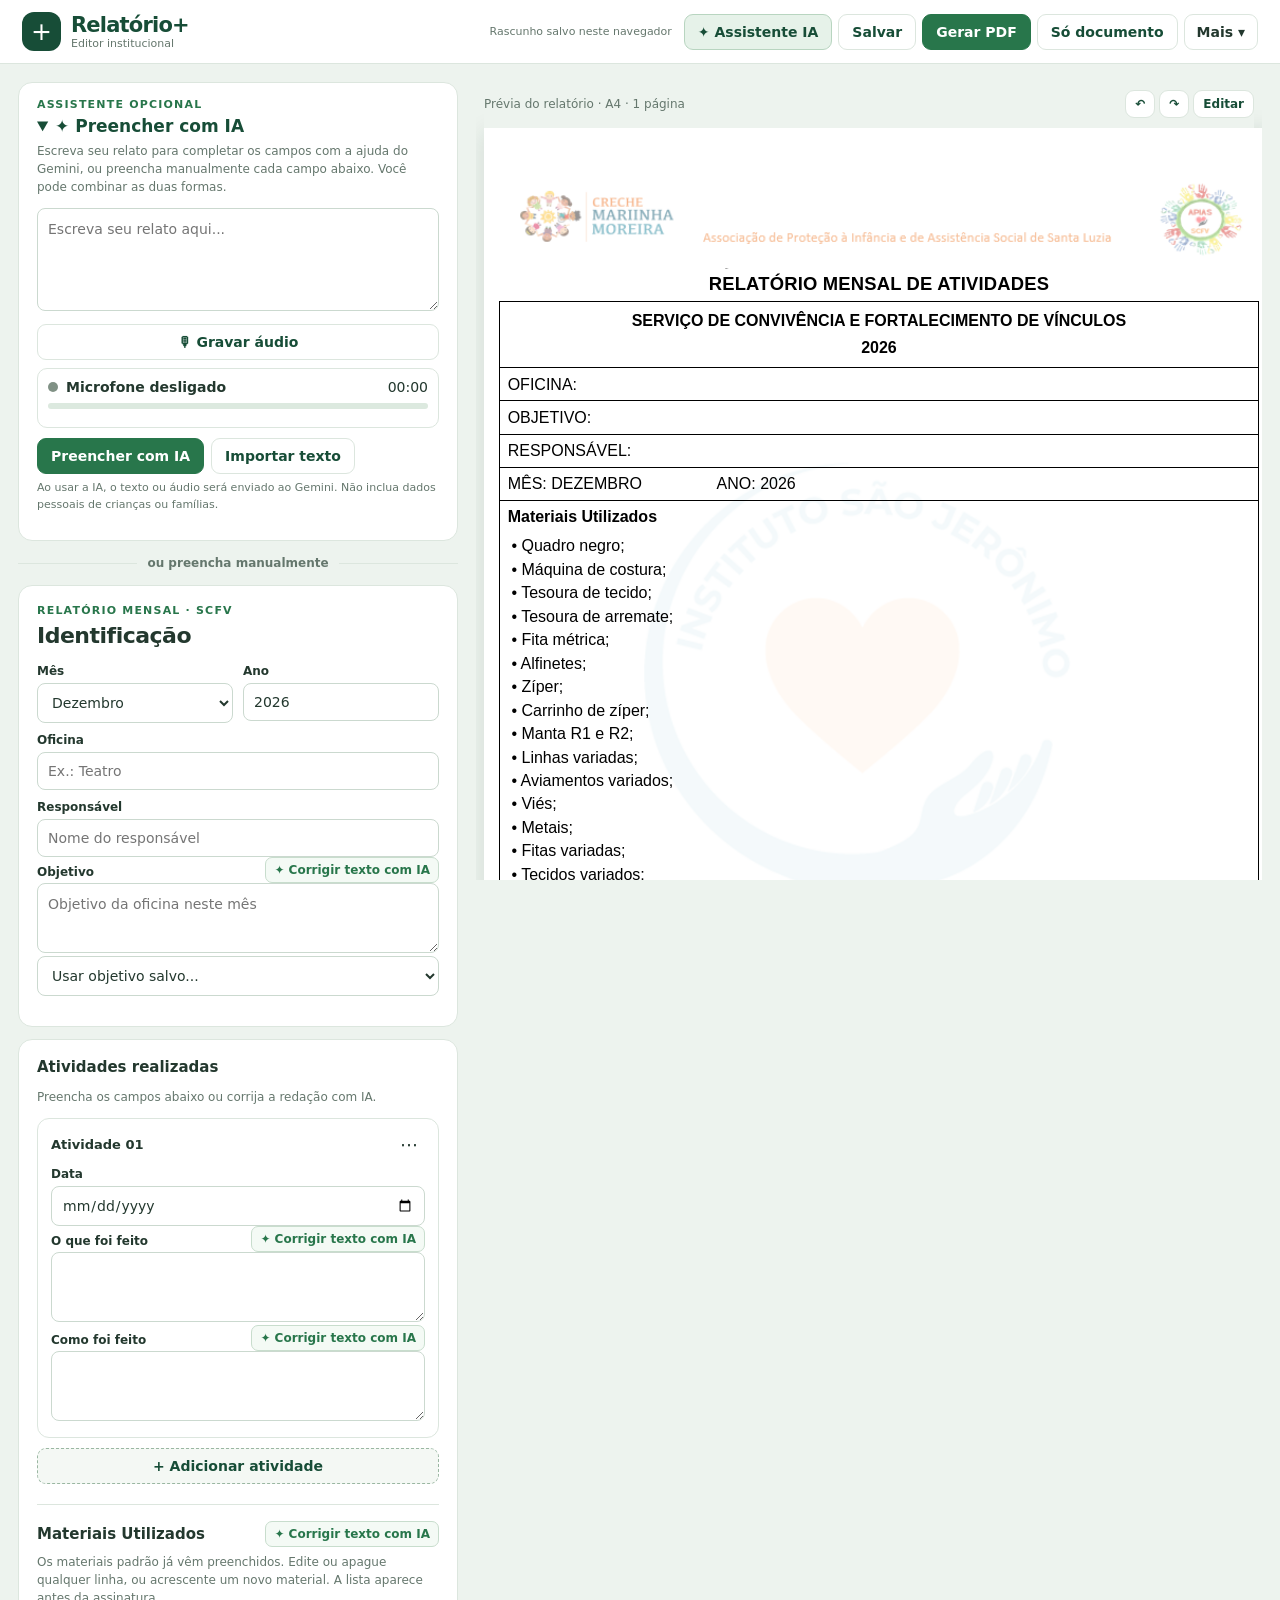
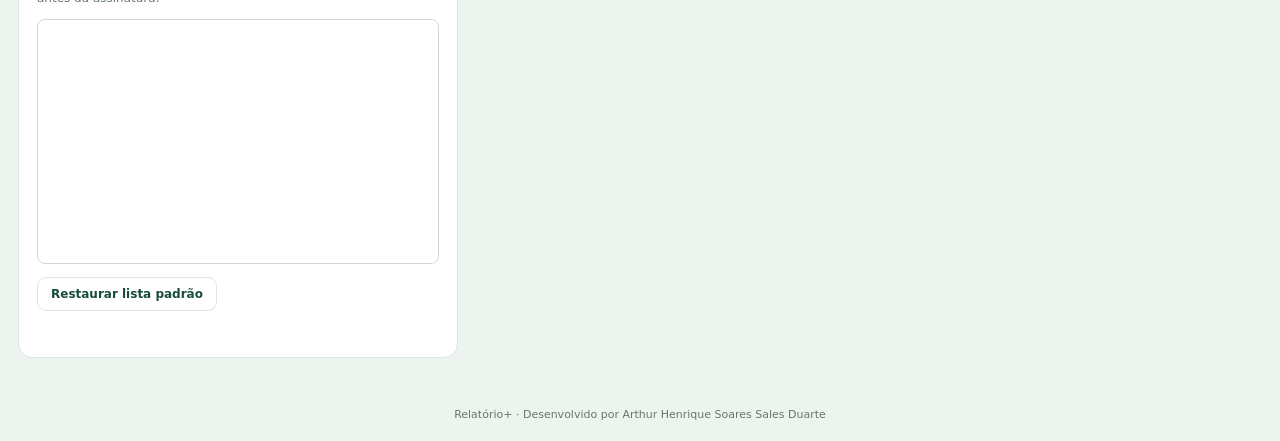
==== commit 9b2155ce: "Inicia relato IA vazio e mantém materiais padrão nos novos relatórios" ====
--- a/relatorio-mais/index.html
+++ b/relatorio-mais/index.html
@@ -7,7 +7,7 @@
 <style>:root{--green:#174d37;--accent:#28764b;--ink:#23382e;--muted:#65776d;--line:#dce6de;--surface:#fff;--bg:#edf3ee}*{box-sizing:border-box}body{margin:0;background:var(--bg);color:var(--ink);font:14px system-ui,-apple-system,Segoe UI,sans-serif}button,input,textarea,select{font:inherit}button{cursor:pointer;border:1px solid var(--line);background:white;color:var(--green);border-radius:9px;padding:9px 13px;font-weight:600}button:hover{background:#e6f0e8}button.primary{background:var(--accent);color:white;border-color:var(--accent)}button:disabled{opacity:.5;cursor:not-allowed}button:focus-visible,input:focus-visible,textarea:focus-visible,select:focus-visible,summary:focus-visible{outline:3px solid #91bd9d;outline-offset:2px}nav{position:sticky;top:0;z-index:20;background:#fff;border-bottom:1px solid var(--line);padding:12px 22px;display:flex;align-items:center;gap:12px;flex-wrap:wrap}.brand{display:flex;align-items:center;gap:10px;margin-right:auto}.brand-mark{display:grid;place-items:center;width:39px;height:39px;background:var(--green);color:white;border-radius:12px;font-size:25px;font-weight:300}.brand b{font-size:21px;letter-spacing:-.8px;color:var(--green)}.brand small{display:block;color:var(--muted);font-size:11px}.nav-actions{display:flex;gap:6px;align-items:center;flex-wrap:wrap}.menu{position:relative}.menu summary{list-style:none;cursor:pointer;border:1px solid var(--line);border-radius:9px;padding:9px 12px;font-weight:600}.menu summary::-webkit-details-marker{display:none}.menu-content{position:absolute;right:0;top:calc(100% + 8px);width:260px;background:white;border:1px solid var(--line);box-shadow:0 12px 35px #173b2920;border-radius:12px;padding:12px;display:grid;gap:6px}.menu-content button{text-align:left}.menu-content details summary{padding:8px;border:0}.workspace{display:grid;grid-template-columns:minmax(340px,440px) minmax(0,1fr);max-width:1600px;margin:auto;gap:18px;padding:18px;align-items:start}aside{min-width:0}.panel{background:white;border:1px solid var(--line);border-radius:14px;padding:18px;margin-bottom:12px}.eyebrow{color:var(--accent);font-size:11px;letter-spacing:1.2px;text-transform:uppercase;font-weight:700}h1{font-size:22px;letter-spacing:-.5px;margin:6px 0}h2{font-size:15px;margin:0 0 12px}h3{font-size:14px;margin:8px 0}p{margin:6px 0 12px;line-height:1.5}.muted{color:var(--muted);font-size:12px}label{display:block;font-size:12px;font-weight:650;margin:10px 0 5px}input,textarea,select{width:100%;border:1px solid #cbd9cf;background:white;border-radius:8px;padding:10px;color:var(--ink)}textarea{min-height:70px;resize:vertical;line-height:1.45}.two{display:grid;grid-template-columns:1fr 1fr;gap:10px}.actions{display:flex;gap:7px;flex-wrap:wrap;align-items:center;margin-top:10px}.field-label{display:flex;justify-content:space-between;align-items:center;gap:6px}.field-label label{margin:8px 0 4px}.text-action{border:0;background:transparent;padding:4px 0;color:var(--accent);font-size:12px}.activity{border:1px solid var(--line);border-radius:12px;padding:13px;margin:10px 0}.activityhead{display:flex;justify-content:space-between;align-items:center;gap:6px}.activityhead b{font-size:13px}.activity-menu{position:relative}.activity-menu summary{cursor:pointer;list-style:none;font-size:18px;padding:2px 7px}.activity-menu div{position:absolute;right:0;background:white;z-index:4;border:1px solid var(--line);padding:6px;box-shadow:0 8px 18px #0001;border-radius:8px;min-width:140px}.activity-menu button{display:block;width:100%;text-align:left;margin:3px 0;font-size:12px}.add{width:100%;border:1px dashed #9ab7a2;background:#f4f8f4;color:var(--green)}.assist{border:1px solid #c6ddcb;background:#f5faf5;border-radius:12px;padding:12px;margin:10px 0}.assist summary{font-weight:650;cursor:pointer;color:var(--green)}.preview{min-width:0;overflow:auto;position:sticky;top:85px;max-height:calc(100vh - 105px);padding:0 8px 12px}.preview-toolbar{position:sticky;top:0;background:var(--bg);z-index:5;display:flex;align-items:center;justify-content:space-between;gap:8px;padding:5px 0 10px}.pagecount{color:var(--muted);font-size:12px}.preview-tools{display:flex;gap:4px}.preview-tools button{font-size:12px;padding:6px 9px}.paper{width:210mm;height:297mm;min-height:297mm;max-height:297mm;background:white;color:black;padding:8mm 5mm 4mm 4mm;margin:0 auto 18px;font:12pt Arial,sans-serif;position:relative;box-shadow:0 4px 22px #173b2920;display:flex;flex-direction:column;overflow:hidden}.watermark{position:absolute;left:50%;top:49%;transform:translate(-50%,-50%);width:155mm;max-width:none;z-index:0;pointer-events:none}.content{position:relative;z-index:1;display:flex;flex-direction:column;flex:1;min-height:0;height:100%}.header-strip{width:100%;display:block;height:auto;aspect-ratio:719/116;flex:none;object-fit:contain;clip-path:inset(0 0 10% 0);margin:0 0 -2mm}.reporttitle{text-align:center;font-weight:700;margin:0 0 1.5mm;font-size:13.8pt;letter-spacing:.2px}.frame{border:1px solid black;display:flex;flex-direction:column;flex:1;min-height:0;overflow:hidden}.row{border-bottom:1px solid black;padding:1.4mm 2mm;white-space:pre-wrap;overflow-wrap:anywhere;line-height:1.35}.row.service{text-align:center;font-weight:700;line-height:1.5;padding:1.8mm 2mm}.ano-central{display:block;font-size:12pt;margin-top:1mm}.bodycell{min-height:0;overflow:hidden;flex:1;padding-bottom:2mm}.entry{margin:0 0 3mm;line-height:1.5;white-space:pre-wrap;overflow-wrap:anywhere;color:black}.signature{min-height:10mm;border-bottom:none}.foot{color:#17365d;margin-top:6mm;text-align:center;font-size:10pt;line-height:1.35;border-bottom:1px solid black;padding-bottom:1mm;position:relative;z-index:1}.reporttitle,.foot,.row:not(.bodycell){flex:none}.page-number{text-align:right;font:9pt Arial;color:black;margin-top:1mm;flex:none}.hidden,[hidden]{display:none!important}.credit{text-align:center;color:var(--muted);font-size:11px;padding:20px}.proposal-banner{background:#fff0d2;border:1px solid #e8ce94;border-radius:8px;padding:10px;margin-bottom:8px}.ai-review{background:white;border:1px solid var(--line);padding:12px;border-radius:10px;margin-top:10px}.ai-review p{white-space:pre-wrap}.voice-box{background:white;border:1px solid var(--line);border-radius:10px;padding:10px;margin-top:8px}.voice-line{display:flex;align-items:center;gap:8px}.voice-dot{width:10px;height:10px;border-radius:50%;background:#809185}.voice-box[data-state="listening"] .voice-dot{background:#b91c1c;animation:pulse 1s infinite}.voice-box[data-state="error"] .voice-dot{background:#b91c1c}.voice-box[data-state="done"] .voice-dot{background:var(--accent)}@keyframes pulse{50%{box-shadow:0 0 0 6px #b91c1c22}}.voice-time{margin-left:auto;font-variant-numeric:tabular-nums}.voice-meter{height:6px;background:#dce9df;border-radius:6px;overflow:hidden;margin:8px 0}.voice-meter span{display:block;height:100%;width:0;background:var(--accent)}#voiceStop{background:#b91c1c;color:white;width:100%;padding:14px;font-weight:750}#voiceStart{width:100%}.manual-review{position:fixed;inset:0;z-index:50;background:#173b2966;display:grid;place-items:center;padding:16px}.manual-review article{background:white;border-radius:16px;padding:22px;width:min(680px,100%);max-height:90vh;overflow:auto}.manual-review textarea{min-height:100px}.manual-review .actions{position:sticky;bottom:0;background:white;padding:8px 0}.focus-mode .workspace{display:block}.focus-mode aside,.focus-mode .credit,.focus-mode #focusToggle{display:none}.focus-exit{display:none}.focus-mode .focus-exit{display:inline-block}.focus-mode .preview{max-height:none;position:static}.stats{display:grid;grid-template-columns:1fr 1fr;gap:6px}.stats div{background:#edf3ee;border-radius:8px;padding:8px}.stats strong{display:block;font-size:18px}.months{display:grid;grid-template-columns:repeat(4,1fr);gap:4px;margin-top:6px}.months button{font-size:11px;padding:6px}.months button.active{background:var(--accent);color:white}#status{font-size:12px;color:var(--muted);min-height:16px}#dashboard{margin-top:6px}#dashboard summary{cursor:pointer;font-size:12px}#dashResults{max-height:140px;overflow:auto}.save-state{font-size:11px;color:var(--muted)}@media(max-width:1000px){.workspace{display:block;padding:12px}.preview{position:static;max-height:none}.menu-content{width:250px}.brand small{display:none}}@media(max-width:600px){nav{padding:9px}.nav-actions{gap:4px}nav button{padding:8px;font-size:12px}.brand b{font-size:18px}.brand-mark{width:32px;height:32px}.panel{padding:13px}.workspace{padding:8px}.preview{padding:0}.save-state{display:none}}@page{size:A4;margin:0}@media print{nav,aside,.preview-toolbar,.proposal-banner,.credit,.manual-review{display:none!important}.workspace{display:block!important;padding:0;margin:0;max-width:none}.preview{position:static;max-height:none;overflow:visible;padding:0}.paper{margin:0;box-shadow:none;break-after:page;-webkit-print-color-adjust:exact;print-color-adjust:exact}.paper:last-child{break-after:auto}body.reviewing .paper{display:none!important}}.menu-content{max-height:calc(100dvh - 85px);overflow:auto}.menu-content details{border-top:1px solid var(--line);padding-top:4px}.menu-content .actions{margin:0}.focus-mode .preview-tools button:not(#editPreview){display:none}.focus-mode .menu{display:none}.activity-menu div{min-width:155px}@media(max-width:600px){.menu-content{position:fixed;top:105px;right:8px;max-height:calc(100dvh - 120px)}} .material-section{margin:20px 0 12px;padding-top:16px;border-top:1px solid var(--line)}.material-section h2{margin:0}.material-section textarea{min-height:145px}.materials-heading{font-weight:700;margin-bottom:2mm}.materials-item{white-space:pre-wrap;line-height:1.35;margin:0 0 .5mm;padding-left:5mm;text-indent:-4mm}.material-section .actions button{font-size:12px}.assist-launch{background:#e6f2e9;border-color:#b8d5c0;color:var(--green);width:100%;text-align:left;padding:11px 13px}.ai-explain{margin:5px 0 12px}.field-label .reviewField{border:1px solid #c8ddcd;background:#f4faf5;border-radius:7px;padding:5px 8px;white-space:normal;text-align:right}.field-label{flex-wrap:wrap}.material-section textarea{min-height:245px}.material-section #useSewingMaterials{background:transparent}.assist[open]{border:2px solid #b6d2be}.ai-nav{background:#e6f2e9;border-color:#b8d5c0;color:#174d37}.focus-mode #openAI{display:inline-block}.assist-launch{display:block!important}.reviewField{display:inline-block!important}.menu-content input[hidden]{display:none!important}.assistant-top{padding:15px 18px}.assistant-top .assist{margin:5px 0 0;border:0;background:transparent;padding:0}.assistant-top .assist[open]{border:0}.assistant-top summary{font-size:17px}.manual-divider{display:flex;align-items:center;gap:10px;margin:15px 0;color:var(--muted);font-size:12px;font-weight:600}.manual-divider:before,.manual-divider:after{content:'';height:1px;background:var(--line);flex:1}.processing{margin:12px 0;padding:12px;border:1px solid #c7ddcd;border-radius:9px;background:#f0f7f1}.progress-caption{display:flex;justify-content:space-between;gap:8px;font-size:12px;margin-bottom:8px}.processing progress{width:100%;height:10px;accent-color:#28764b;display:block}.processing[data-state=error]{background:#fff1ef;border-color:#e3b8b0}.privacy-note{font-size:11px}.assist-launch[hidden]{display:none!important}#assistMode[hidden]{display:none!important}</style>
 <link rel="manifest" href="/manifest.webmanifest"><meta name="theme-color" content="#174d37"></head>
 <body><nav><div class="brand"><span class="brand-mark">+</span><div><b>Relatório+</b><small>Editor institucional</small></div></div><span id="saveState" class="save-state">Rascunho local</span><div class="nav-actions"><button id="openAI" class="ai-nav" type="button">✦ Assistente IA</button><button id="save">Salvar</button><button id="quickPrint" class="primary">Gerar PDF</button><button id="focusToggle">Só documento</button><button id="focusExit" class="focus-exit">Editar</button><details class="menu" id="mainMenu"><summary>Mais ▾</summary><div class="menu-content"><button id="new">Novo relatório</button><button id="duplicate">Duplicar relatório</button><label>Relatórios salvos</label><select id="history"></select><div class="actions"><button id="load">Abrir</button><button id="del">Excluir</button></div><details id="dashboard"><summary>Histórico e painel mensal</summary><span id="dashSummary" class="muted"></span><span id="dashPeriod" class="hidden"></span><input id="reportSearch" placeholder="Buscar relatório"><div class="stats" id="stats"></div><div class="months" id="monthsGrid"></div><div id="dashResults" class="actions"></div></details><details><summary>Preferências</summary><p class="muted">A IA fica disponível como opção, sem ser obrigatória. Nenhum conteúdo é enviado automaticamente.</p><input id="aiEnabled" type="checkbox" checked hidden><label>Estilo do documento</label><select id="reportStyle"><option value="paragraph">Texto corrido</option><option value="topics">Tópicos</option></select><label>Materiais frequentes</label><textarea id="materialPresets"></textarea><label>Preferências de escrita</label><textarea id="writingPrefs"></textarea><button id="savePrefs">Salvar preferências</button></details><details><summary>Modelos e padrões</summary><button id="saveDefaults">Salvar identificação como padrão</button><button id="useDefaults">Carregar padrão</button><button id="saveActivityTemplate">Salvar última atividade como modelo</button><select id="activityTemplates"></select><select id="materialChoice"></select></details><button id="csvExport">Exportar CSV</button><button id="backup">Exportar backup</button><button id="restore">Importar backup</button><input id="file" type="file" accept=".json" hidden><button id="collapseAll">Recolher ferramentas</button></div></details></div></nav>
-<main class="workspace"><aside><section class="panel assistant-top"><div class="eyebrow">Assistente opcional</div><details id="aiPanel" class="assist" open><summary>✦ Preencher com IA</summary><p class="muted">Escreva seu relato para completar os campos com a ajuda do Gemini, ou preencha manualmente cada campo abaixo. Você pode combinar as duas formas.</p><textarea id="aiText" rows="4" aria-label="Relato livre" placeholder="Ex.: No dia 10, trabalhamos o corte de tecidos na oficina de costura..."></textarea><div class="actions"><button id="voiceStart">🎙 Gravar áudio</button><button id="voiceStop" hidden>■ PARAR E TRANSCREVER</button><button id="voiceRetry" hidden>Tentar novamente</button><button id="voiceDownload" hidden>Salvar áudio</button><button id="voiceDiscard" hidden>Descartar áudio</button></div><div id="voiceBox" class="voice-box" data-state="idle"><div class="voice-line"><span class="voice-dot"></span><strong id="voiceLabel" role="status">Microfone desligado</strong><span id="voiceTime" class="voice-time">00:00</span></div><div class="voice-meter" role="meter" aria-valuemin="0" aria-valuemax="100" aria-valuenow="0" aria-label="Volume"><span id="voiceLevel"></span></div><div id="voiceHint" class="muted"></div><div id="voiceInterim"></div></div><div class="actions"><button id="aiRun" class="primary">Preencher com IA</button><button id="importText">Importar texto</button><input id="textFile" type="file" accept=".txt,.md,.csv" hidden></div><p class="muted privacy-note">Ao usar a IA, o texto ou áudio será enviado ao Gemini. Não inclua dados pessoais de crianças ou famílias.</p><div id="aiProgress" class="processing" hidden><div class="progress-caption"><strong id="aiProgressLabel">Processando…</strong><span id="aiProgressTime">0 s</span></div><progress id="aiProgressBar" aria-label="Processamento Gemini"></progress></div><p id="aiStatus" role="status" class="muted"></p><div id="aiReview" class="ai-review hidden"></div></details></section><div class="manual-divider"><span>ou preencha manualmente</span></div><section class="panel" id="identGroup"><div class="eyebrow">Relatório mensal · SCFV</div><h1>Identificação</h1><div class="two"><div><label for="mes">Mês</label><select id="mes"></select></div><div><label for="ano">Ano</label><input id="ano" type="number" min="2000" max="2100"></div></div><label for="oficina">Oficina</label><input id="oficina" list="oficinas" placeholder="Ex.: Teatro"><datalist id="oficinas"></datalist><label for="responsavel">Responsável</label><input id="responsavel" list="responsaveis" placeholder="Nome do responsável"><datalist id="responsaveis"></datalist><div class="field-label"><label for="objetivo">Objetivo</label><button class="text-action reviewField" data-review="objetivo">✦ Corrigir texto com IA</button></div><textarea id="objetivo" placeholder="Objetivo da oficina neste mês"></textarea><select id="objetivos" aria-label="Objetivos anteriores"></select><p id="warning" class="muted"></p></section>
+<main class="workspace"><aside><section class="panel assistant-top"><div class="eyebrow">Assistente opcional</div><details id="aiPanel" class="assist" open><summary>✦ Preencher com IA</summary><p class="muted">Escreva seu relato para completar os campos com a ajuda do Gemini, ou preencha manualmente cada campo abaixo. Você pode combinar as duas formas.</p><textarea id="aiText" rows="4" aria-label="Relato livre" placeholder="Escreva seu relato aqui..."></textarea><div class="actions"><button id="voiceStart">🎙 Gravar áudio</button><button id="voiceStop" hidden>■ PARAR E TRANSCREVER</button><button id="voiceRetry" hidden>Tentar novamente</button><button id="voiceDownload" hidden>Salvar áudio</button><button id="voiceDiscard" hidden>Descartar áudio</button></div><div id="voiceBox" class="voice-box" data-state="idle"><div class="voice-line"><span class="voice-dot"></span><strong id="voiceLabel" role="status">Microfone desligado</strong><span id="voiceTime" class="voice-time">00:00</span></div><div class="voice-meter" role="meter" aria-valuemin="0" aria-valuemax="100" aria-valuenow="0" aria-label="Volume"><span id="voiceLevel"></span></div><div id="voiceHint" class="muted"></div><div id="voiceInterim"></div></div><div class="actions"><button id="aiRun" class="primary">Preencher com IA</button><button id="importText">Importar texto</button><input id="textFile" type="file" accept=".txt,.md,.csv" hidden></div><p class="muted privacy-note">Ao usar a IA, o texto ou áudio será enviado ao Gemini. Não inclua dados pessoais de crianças ou famílias.</p><div id="aiProgress" class="processing" hidden><div class="progress-caption"><strong id="aiProgressLabel">Processando…</strong><span id="aiProgressTime">0 s</span></div><progress id="aiProgressBar" aria-label="Processamento Gemini"></progress></div><p id="aiStatus" role="status" class="muted"></p><div id="aiReview" class="ai-review hidden"></div></details></section><div class="manual-divider"><span>ou preencha manualmente</span></div><section class="panel" id="identGroup"><div class="eyebrow">Relatório mensal · SCFV</div><h1>Identificação</h1><div class="two"><div><label for="mes">Mês</label><select id="mes"></select></div><div><label for="ano">Ano</label><input id="ano" type="number" min="2000" max="2100"></div></div><label for="oficina">Oficina</label><input id="oficina" list="oficinas" placeholder="Ex.: Teatro"><datalist id="oficinas"></datalist><label for="responsavel">Responsável</label><input id="responsavel" list="responsaveis" placeholder="Nome do responsável"><datalist id="responsaveis"></datalist><div class="field-label"><label for="objetivo">Objetivo</label><button class="text-action reviewField" data-review="objetivo">✦ Corrigir texto com IA</button></div><textarea id="objetivo" placeholder="Objetivo da oficina neste mês"></textarea><select id="objetivos" aria-label="Objetivos anteriores"></select><p id="warning" class="muted"></p></section>
 <section class="panel" id="activityGroup"><h2>Atividades realizadas</h2><p class="muted">Preencha os campos abaixo ou corrija a redação com IA.</p><button id="assistMode" type="button" hidden>Assistente IA</button><div id="activities"></div><button id="add" class="add">+ Adicionar atividade</button><div class="material-section"><div class="field-label"><h2>Materiais Utilizados</h2><button class="text-action reviewField" data-review="reportMaterials">✦ Corrigir texto com IA</button></div><p class="muted">Os materiais padrão já vêm preenchidos. Edite ou apague qualquer linha, ou acrescente um novo material. A lista aparece antes da assinatura.</p><textarea id="reportMaterials" rows="6" placeholder="Informe os materiais utilizados..."></textarea><div class="actions"><button id="useSewingMaterials">Restaurar lista padrão</button></div><p id="legacyMaterials" class="muted"></p></div><div id="status" role="status"></div></section><button id="print" hidden>Imprimir</button><button id="manualMode" hidden>Manual</button></aside>
 <section class="preview"><div class="preview-toolbar"><div class="pagecount">Prévia · A4</div><div class="preview-tools"><button id="undo" title="Desfazer">↶</button><button id="redo" title="Refazer">↷</button><button id="editPreview">Editar</button></div></div><div id="proposalBanner" class="proposal-banner hidden">Sugestão pendente de aprovação. <button id="jumpReview">Revisar</button></div><div id="pages"></div></section></main><div id="manualReview" class="manual-review" hidden role="dialog" aria-modal="true" aria-labelledby="manualReviewTitle"><article><h2 id="manualReviewTitle">Corrigir texto com IA</h2><p class="muted">A IA corrige a escrita sem inventar informações. Compare o original com a sugestão editável. Nada muda até você aplicar.</p><label>Original</label><textarea id="reviewOriginal" readonly></textarea><label>Sugestão editável</label><textarea id="reviewSuggestion"></textarea><p class="muted">O texto será enviado ao Gemini quando você solicitar a correção.</p><div id="reviewProgress" class="processing" hidden><div class="progress-caption"><strong id="reviewProgressLabel">Revisando…</strong><span id="reviewProgressTime">0 s</span></div><progress id="reviewProgressBar" aria-label="Revisão Gemini"></progress></div><p id="reviewStatus" role="status"></p><div class="actions"><button id="reviewAccept" class="primary" disabled>Substituir pelo texto corrigido</button><button id="reviewCancel">Manter original</button></div></article></div><footer class="credit">Relatório+ · Desenvolvido por Arthur Henrique Soares Sales Duarte</footer><script>
 const HEADER_IMG = '[data-uri]';
@@ -99,7 +99,7 @@
 $('useDefaults').onclick=()=>{ for(const k of Object.keys(defaults)) $(k).value=defaults[k]; render(); msg('Padrão carregado.'); };
 $('save').onclick=()=>{if(aiProposal){msg('Aprove ou descarte a proposta antes de salvar.');return;} let d=data(); d.id=currentId||String(Date.now()); currentId=d.id; saved=saved.filter(r=>r.id!==d.id); saved.push(d); write('saved',saved); updateLibrary(d); render(); lists(); msg('Relatório salvo.'); };
 $('load').onclick=()=>{ let r=saved.find(r=>r.id===$('history').value); if(r){ set(r); msg('Relatório aberto.'); } };
-$('new').onclick=()=>{ if(confirm('Iniciar novo relatório? Salve o atual antes, se necessário.')){ set({...defaults,activities:[empty()]}); msg('Novo relatório.'); } };
+$('new').onclick=()=>{ if(confirm('Iniciar novo relatório? Salve o atual antes, se necessário.')){ $('aiText').value='';write('voiceDraft','');$('aiStatus').textContent='';$('aiProgress').hidden=true;set({...defaults,reportMaterials:sewingMaterials.join('\n'),materialsInitialized:true,activities:[empty()]}); msg('Novo relatório.'); } };
 $('del').onclick=()=>{ let id=$('history').value; if(id&&confirm('Excluir este relatório salvo?')){ saved=saved.filter(r=>r.id!==id); write('saved',saved); if(currentId===id) currentId=null; lists(); render(); msg('Relatório excluído.'); } };
 $('backup').onclick=()=>{ let a=document.createElement('a'); a.href=URL.createObjectURL(new Blob([JSON.stringify({defaults,saved,library,draft:data()},null,2)],{type:'application/json'})); a.download='relatorio-mais-backup.json'; a.click(); URL.revokeObjectURL(a.href); };
 $('restore').onclick=()=>$('file').click();
@@ -182,7 +182,7 @@
 $('focusToggle').onclick=()=>{if(recognition)$('voiceStop').click();focusMode(true);$('pages').scrollIntoView({block:'start'});};$('focusExit').onclick=()=>focusMode(false);$('quickPrint').onclick=()=>$('print').click();
 $('collapseAll').onclick=()=>{if(recognition)$('voiceStop').click();document.querySelectorAll('details').forEach(d=>d.open=false);focusMode(true);};document.addEventListener('keydown',e=>{if(e.key==='Escape')focusMode(false);});
 const oldJump=$('jumpReview').onclick;$('jumpReview').onclick=()=>{focusMode(false);$('aiPanel').open=true;oldJump();};$('editPreview').onclick=()=>{focusMode(false);if(aiProposal)$('aiPanel').open=true;$(aiProposal?'aiReview':'oficina').scrollIntoView({behavior:'smooth'});};
-$('aiText').addEventListener('input',()=>write('voiceDraft',$('aiText').value));$('aiText').value=read('voiceDraft','');
+$('aiText').addEventListener('input',()=>write('voiceDraft',$('aiText').value));$('aiText').value='';write('voiceDraft','');
 let reviewTarget=null,reviewRequest=0;
 $('manualMode').onclick=()=>{focusMode(false);$('aiPanel').open=false;$('oficina').focus();};
 $('assistMode').onclick=()=>{focusMode(false);$('aiPanel').classList.remove('hidden');$('aiPanel').open=true;$('aiPanel').scrollIntoView({behavior:'smooth',block:'center'});$('aiText').focus({preventScroll:true});};$('openAI').onclick=()=>$('assistMode').click();
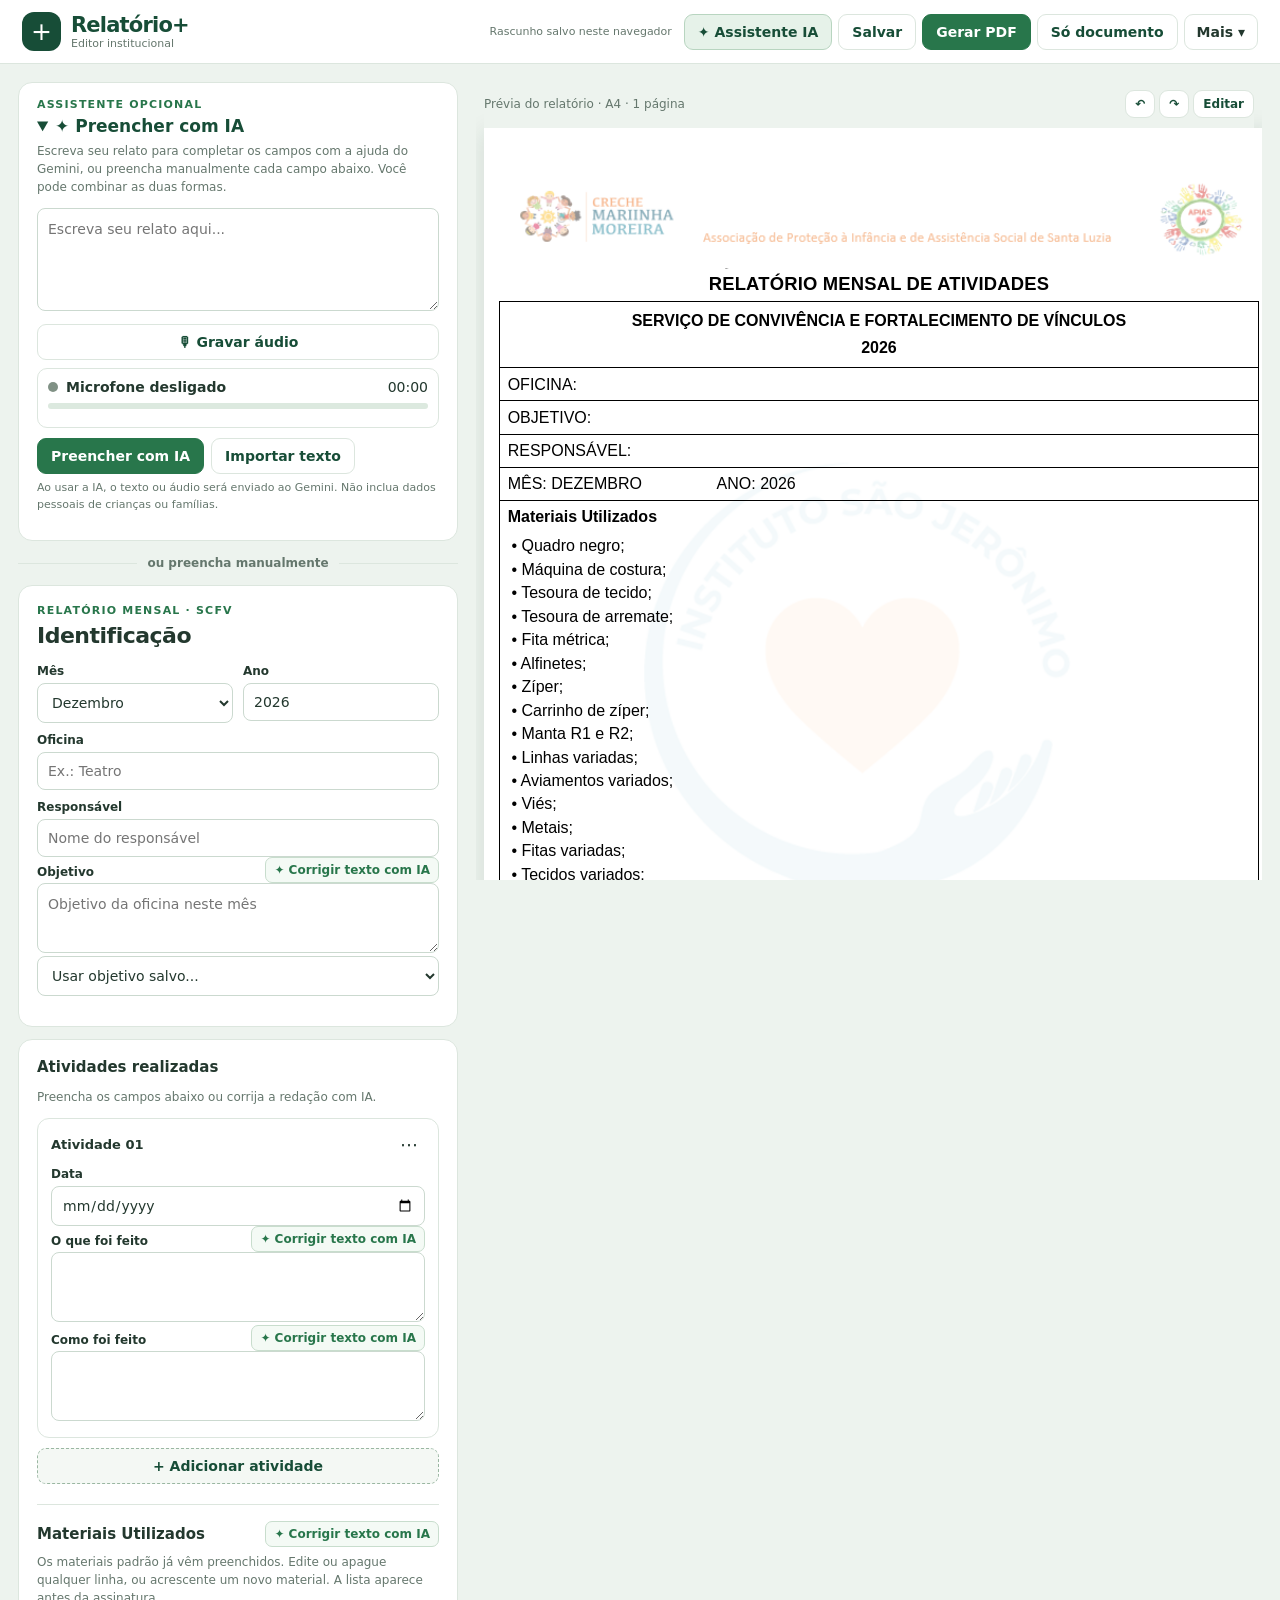
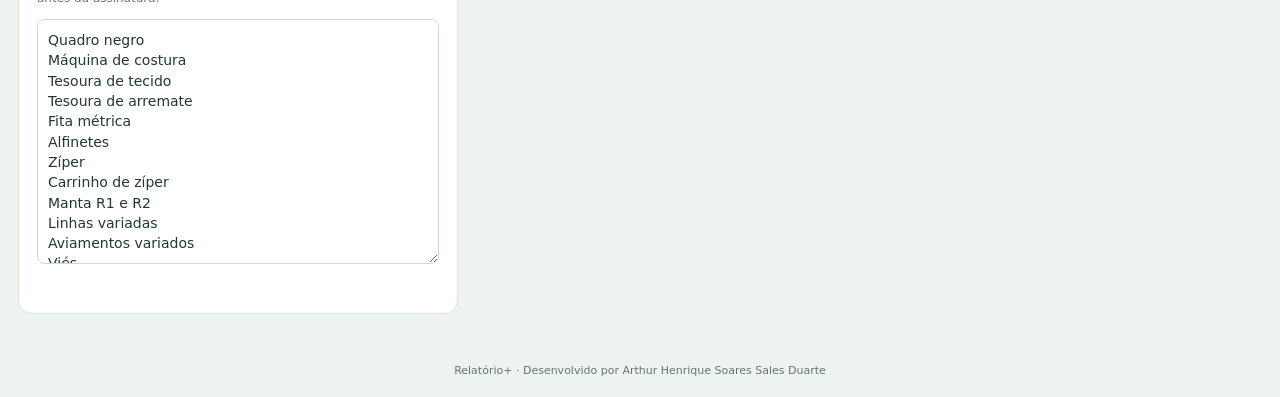
==== commit 73177454: "Torna materiais padrão nativos sem botão de restauração, preservando edições" ====
--- a/relatorio-mais/index.html
+++ b/relatorio-mais/index.html
@@ -4,11 +4,11 @@
 <meta charset="utf-8">
 <meta name="viewport" content="width=device-width,initial-scale=1">
 <title>Relatório+</title>
-<style>:root{--green:#174d37;--accent:#28764b;--ink:#23382e;--muted:#65776d;--line:#dce6de;--surface:#fff;--bg:#edf3ee}*{box-sizing:border-box}body{margin:0;background:var(--bg);color:var(--ink);font:14px system-ui,-apple-system,Segoe UI,sans-serif}button,input,textarea,select{font:inherit}button{cursor:pointer;border:1px solid var(--line);background:white;color:var(--green);border-radius:9px;padding:9px 13px;font-weight:600}button:hover{background:#e6f0e8}button.primary{background:var(--accent);color:white;border-color:var(--accent)}button:disabled{opacity:.5;cursor:not-allowed}button:focus-visible,input:focus-visible,textarea:focus-visible,select:focus-visible,summary:focus-visible{outline:3px solid #91bd9d;outline-offset:2px}nav{position:sticky;top:0;z-index:20;background:#fff;border-bottom:1px solid var(--line);padding:12px 22px;display:flex;align-items:center;gap:12px;flex-wrap:wrap}.brand{display:flex;align-items:center;gap:10px;margin-right:auto}.brand-mark{display:grid;place-items:center;width:39px;height:39px;background:var(--green);color:white;border-radius:12px;font-size:25px;font-weight:300}.brand b{font-size:21px;letter-spacing:-.8px;color:var(--green)}.brand small{display:block;color:var(--muted);font-size:11px}.nav-actions{display:flex;gap:6px;align-items:center;flex-wrap:wrap}.menu{position:relative}.menu summary{list-style:none;cursor:pointer;border:1px solid var(--line);border-radius:9px;padding:9px 12px;font-weight:600}.menu summary::-webkit-details-marker{display:none}.menu-content{position:absolute;right:0;top:calc(100% + 8px);width:260px;background:white;border:1px solid var(--line);box-shadow:0 12px 35px #173b2920;border-radius:12px;padding:12px;display:grid;gap:6px}.menu-content button{text-align:left}.menu-content details summary{padding:8px;border:0}.workspace{display:grid;grid-template-columns:minmax(340px,440px) minmax(0,1fr);max-width:1600px;margin:auto;gap:18px;padding:18px;align-items:start}aside{min-width:0}.panel{background:white;border:1px solid var(--line);border-radius:14px;padding:18px;margin-bottom:12px}.eyebrow{color:var(--accent);font-size:11px;letter-spacing:1.2px;text-transform:uppercase;font-weight:700}h1{font-size:22px;letter-spacing:-.5px;margin:6px 0}h2{font-size:15px;margin:0 0 12px}h3{font-size:14px;margin:8px 0}p{margin:6px 0 12px;line-height:1.5}.muted{color:var(--muted);font-size:12px}label{display:block;font-size:12px;font-weight:650;margin:10px 0 5px}input,textarea,select{width:100%;border:1px solid #cbd9cf;background:white;border-radius:8px;padding:10px;color:var(--ink)}textarea{min-height:70px;resize:vertical;line-height:1.45}.two{display:grid;grid-template-columns:1fr 1fr;gap:10px}.actions{display:flex;gap:7px;flex-wrap:wrap;align-items:center;margin-top:10px}.field-label{display:flex;justify-content:space-between;align-items:center;gap:6px}.field-label label{margin:8px 0 4px}.text-action{border:0;background:transparent;padding:4px 0;color:var(--accent);font-size:12px}.activity{border:1px solid var(--line);border-radius:12px;padding:13px;margin:10px 0}.activityhead{display:flex;justify-content:space-between;align-items:center;gap:6px}.activityhead b{font-size:13px}.activity-menu{position:relative}.activity-menu summary{cursor:pointer;list-style:none;font-size:18px;padding:2px 7px}.activity-menu div{position:absolute;right:0;background:white;z-index:4;border:1px solid var(--line);padding:6px;box-shadow:0 8px 18px #0001;border-radius:8px;min-width:140px}.activity-menu button{display:block;width:100%;text-align:left;margin:3px 0;font-size:12px}.add{width:100%;border:1px dashed #9ab7a2;background:#f4f8f4;color:var(--green)}.assist{border:1px solid #c6ddcb;background:#f5faf5;border-radius:12px;padding:12px;margin:10px 0}.assist summary{font-weight:650;cursor:pointer;color:var(--green)}.preview{min-width:0;overflow:auto;position:sticky;top:85px;max-height:calc(100vh - 105px);padding:0 8px 12px}.preview-toolbar{position:sticky;top:0;background:var(--bg);z-index:5;display:flex;align-items:center;justify-content:space-between;gap:8px;padding:5px 0 10px}.pagecount{color:var(--muted);font-size:12px}.preview-tools{display:flex;gap:4px}.preview-tools button{font-size:12px;padding:6px 9px}.paper{width:210mm;height:297mm;min-height:297mm;max-height:297mm;background:white;color:black;padding:8mm 5mm 4mm 4mm;margin:0 auto 18px;font:12pt Arial,sans-serif;position:relative;box-shadow:0 4px 22px #173b2920;display:flex;flex-direction:column;overflow:hidden}.watermark{position:absolute;left:50%;top:49%;transform:translate(-50%,-50%);width:155mm;max-width:none;z-index:0;pointer-events:none}.content{position:relative;z-index:1;display:flex;flex-direction:column;flex:1;min-height:0;height:100%}.header-strip{width:100%;display:block;height:auto;aspect-ratio:719/116;flex:none;object-fit:contain;clip-path:inset(0 0 10% 0);margin:0 0 -2mm}.reporttitle{text-align:center;font-weight:700;margin:0 0 1.5mm;font-size:13.8pt;letter-spacing:.2px}.frame{border:1px solid black;display:flex;flex-direction:column;flex:1;min-height:0;overflow:hidden}.row{border-bottom:1px solid black;padding:1.4mm 2mm;white-space:pre-wrap;overflow-wrap:anywhere;line-height:1.35}.row.service{text-align:center;font-weight:700;line-height:1.5;padding:1.8mm 2mm}.ano-central{display:block;font-size:12pt;margin-top:1mm}.bodycell{min-height:0;overflow:hidden;flex:1;padding-bottom:2mm}.entry{margin:0 0 3mm;line-height:1.5;white-space:pre-wrap;overflow-wrap:anywhere;color:black}.signature{min-height:10mm;border-bottom:none}.foot{color:#17365d;margin-top:6mm;text-align:center;font-size:10pt;line-height:1.35;border-bottom:1px solid black;padding-bottom:1mm;position:relative;z-index:1}.reporttitle,.foot,.row:not(.bodycell){flex:none}.page-number{text-align:right;font:9pt Arial;color:black;margin-top:1mm;flex:none}.hidden,[hidden]{display:none!important}.credit{text-align:center;color:var(--muted);font-size:11px;padding:20px}.proposal-banner{background:#fff0d2;border:1px solid #e8ce94;border-radius:8px;padding:10px;margin-bottom:8px}.ai-review{background:white;border:1px solid var(--line);padding:12px;border-radius:10px;margin-top:10px}.ai-review p{white-space:pre-wrap}.voice-box{background:white;border:1px solid var(--line);border-radius:10px;padding:10px;margin-top:8px}.voice-line{display:flex;align-items:center;gap:8px}.voice-dot{width:10px;height:10px;border-radius:50%;background:#809185}.voice-box[data-state="listening"] .voice-dot{background:#b91c1c;animation:pulse 1s infinite}.voice-box[data-state="error"] .voice-dot{background:#b91c1c}.voice-box[data-state="done"] .voice-dot{background:var(--accent)}@keyframes pulse{50%{box-shadow:0 0 0 6px #b91c1c22}}.voice-time{margin-left:auto;font-variant-numeric:tabular-nums}.voice-meter{height:6px;background:#dce9df;border-radius:6px;overflow:hidden;margin:8px 0}.voice-meter span{display:block;height:100%;width:0;background:var(--accent)}#voiceStop{background:#b91c1c;color:white;width:100%;padding:14px;font-weight:750}#voiceStart{width:100%}.manual-review{position:fixed;inset:0;z-index:50;background:#173b2966;display:grid;place-items:center;padding:16px}.manual-review article{background:white;border-radius:16px;padding:22px;width:min(680px,100%);max-height:90vh;overflow:auto}.manual-review textarea{min-height:100px}.manual-review .actions{position:sticky;bottom:0;background:white;padding:8px 0}.focus-mode .workspace{display:block}.focus-mode aside,.focus-mode .credit,.focus-mode #focusToggle{display:none}.focus-exit{display:none}.focus-mode .focus-exit{display:inline-block}.focus-mode .preview{max-height:none;position:static}.stats{display:grid;grid-template-columns:1fr 1fr;gap:6px}.stats div{background:#edf3ee;border-radius:8px;padding:8px}.stats strong{display:block;font-size:18px}.months{display:grid;grid-template-columns:repeat(4,1fr);gap:4px;margin-top:6px}.months button{font-size:11px;padding:6px}.months button.active{background:var(--accent);color:white}#status{font-size:12px;color:var(--muted);min-height:16px}#dashboard{margin-top:6px}#dashboard summary{cursor:pointer;font-size:12px}#dashResults{max-height:140px;overflow:auto}.save-state{font-size:11px;color:var(--muted)}@media(max-width:1000px){.workspace{display:block;padding:12px}.preview{position:static;max-height:none}.menu-content{width:250px}.brand small{display:none}}@media(max-width:600px){nav{padding:9px}.nav-actions{gap:4px}nav button{padding:8px;font-size:12px}.brand b{font-size:18px}.brand-mark{width:32px;height:32px}.panel{padding:13px}.workspace{padding:8px}.preview{padding:0}.save-state{display:none}}@page{size:A4;margin:0}@media print{nav,aside,.preview-toolbar,.proposal-banner,.credit,.manual-review{display:none!important}.workspace{display:block!important;padding:0;margin:0;max-width:none}.preview{position:static;max-height:none;overflow:visible;padding:0}.paper{margin:0;box-shadow:none;break-after:page;-webkit-print-color-adjust:exact;print-color-adjust:exact}.paper:last-child{break-after:auto}body.reviewing .paper{display:none!important}}.menu-content{max-height:calc(100dvh - 85px);overflow:auto}.menu-content details{border-top:1px solid var(--line);padding-top:4px}.menu-content .actions{margin:0}.focus-mode .preview-tools button:not(#editPreview){display:none}.focus-mode .menu{display:none}.activity-menu div{min-width:155px}@media(max-width:600px){.menu-content{position:fixed;top:105px;right:8px;max-height:calc(100dvh - 120px)}} .material-section{margin:20px 0 12px;padding-top:16px;border-top:1px solid var(--line)}.material-section h2{margin:0}.material-section textarea{min-height:145px}.materials-heading{font-weight:700;margin-bottom:2mm}.materials-item{white-space:pre-wrap;line-height:1.35;margin:0 0 .5mm;padding-left:5mm;text-indent:-4mm}.material-section .actions button{font-size:12px}.assist-launch{background:#e6f2e9;border-color:#b8d5c0;color:var(--green);width:100%;text-align:left;padding:11px 13px}.ai-explain{margin:5px 0 12px}.field-label .reviewField{border:1px solid #c8ddcd;background:#f4faf5;border-radius:7px;padding:5px 8px;white-space:normal;text-align:right}.field-label{flex-wrap:wrap}.material-section textarea{min-height:245px}.material-section #useSewingMaterials{background:transparent}.assist[open]{border:2px solid #b6d2be}.ai-nav{background:#e6f2e9;border-color:#b8d5c0;color:#174d37}.focus-mode #openAI{display:inline-block}.assist-launch{display:block!important}.reviewField{display:inline-block!important}.menu-content input[hidden]{display:none!important}.assistant-top{padding:15px 18px}.assistant-top .assist{margin:5px 0 0;border:0;background:transparent;padding:0}.assistant-top .assist[open]{border:0}.assistant-top summary{font-size:17px}.manual-divider{display:flex;align-items:center;gap:10px;margin:15px 0;color:var(--muted);font-size:12px;font-weight:600}.manual-divider:before,.manual-divider:after{content:'';height:1px;background:var(--line);flex:1}.processing{margin:12px 0;padding:12px;border:1px solid #c7ddcd;border-radius:9px;background:#f0f7f1}.progress-caption{display:flex;justify-content:space-between;gap:8px;font-size:12px;margin-bottom:8px}.processing progress{width:100%;height:10px;accent-color:#28764b;display:block}.processing[data-state=error]{background:#fff1ef;border-color:#e3b8b0}.privacy-note{font-size:11px}.assist-launch[hidden]{display:none!important}#assistMode[hidden]{display:none!important}</style>
+<style>:root{--green:#174d37;--accent:#28764b;--ink:#23382e;--muted:#65776d;--line:#dce6de;--surface:#fff;--bg:#edf3ee}*{box-sizing:border-box}body{margin:0;background:var(--bg);color:var(--ink);font:14px system-ui,-apple-system,Segoe UI,sans-serif}button,input,textarea,select{font:inherit}button{cursor:pointer;border:1px solid var(--line);background:white;color:var(--green);border-radius:9px;padding:9px 13px;font-weight:600}button:hover{background:#e6f0e8}button.primary{background:var(--accent);color:white;border-color:var(--accent)}button:disabled{opacity:.5;cursor:not-allowed}button:focus-visible,input:focus-visible,textarea:focus-visible,select:focus-visible,summary:focus-visible{outline:3px solid #91bd9d;outline-offset:2px}nav{position:sticky;top:0;z-index:20;background:#fff;border-bottom:1px solid var(--line);padding:12px 22px;display:flex;align-items:center;gap:12px;flex-wrap:wrap}.brand{display:flex;align-items:center;gap:10px;margin-right:auto}.brand-mark{display:grid;place-items:center;width:39px;height:39px;background:var(--green);color:white;border-radius:12px;font-size:25px;font-weight:300}.brand b{font-size:21px;letter-spacing:-.8px;color:var(--green)}.brand small{display:block;color:var(--muted);font-size:11px}.nav-actions{display:flex;gap:6px;align-items:center;flex-wrap:wrap}.menu{position:relative}.menu summary{list-style:none;cursor:pointer;border:1px solid var(--line);border-radius:9px;padding:9px 12px;font-weight:600}.menu summary::-webkit-details-marker{display:none}.menu-content{position:absolute;right:0;top:calc(100% + 8px);width:260px;background:white;border:1px solid var(--line);box-shadow:0 12px 35px #173b2920;border-radius:12px;padding:12px;display:grid;gap:6px}.menu-content button{text-align:left}.menu-content details summary{padding:8px;border:0}.workspace{display:grid;grid-template-columns:minmax(340px,440px) minmax(0,1fr);max-width:1600px;margin:auto;gap:18px;padding:18px;align-items:start}aside{min-width:0}.panel{background:white;border:1px solid var(--line);border-radius:14px;padding:18px;margin-bottom:12px}.eyebrow{color:var(--accent);font-size:11px;letter-spacing:1.2px;text-transform:uppercase;font-weight:700}h1{font-size:22px;letter-spacing:-.5px;margin:6px 0}h2{font-size:15px;margin:0 0 12px}h3{font-size:14px;margin:8px 0}p{margin:6px 0 12px;line-height:1.5}.muted{color:var(--muted);font-size:12px}label{display:block;font-size:12px;font-weight:650;margin:10px 0 5px}input,textarea,select{width:100%;border:1px solid #cbd9cf;background:white;border-radius:8px;padding:10px;color:var(--ink)}textarea{min-height:70px;resize:vertical;line-height:1.45}.two{display:grid;grid-template-columns:1fr 1fr;gap:10px}.actions{display:flex;gap:7px;flex-wrap:wrap;align-items:center;margin-top:10px}.field-label{display:flex;justify-content:space-between;align-items:center;gap:6px}.field-label label{margin:8px 0 4px}.text-action{border:0;background:transparent;padding:4px 0;color:var(--accent);font-size:12px}.activity{border:1px solid var(--line);border-radius:12px;padding:13px;margin:10px 0}.activityhead{display:flex;justify-content:space-between;align-items:center;gap:6px}.activityhead b{font-size:13px}.activity-menu{position:relative}.activity-menu summary{cursor:pointer;list-style:none;font-size:18px;padding:2px 7px}.activity-menu div{position:absolute;right:0;background:white;z-index:4;border:1px solid var(--line);padding:6px;box-shadow:0 8px 18px #0001;border-radius:8px;min-width:140px}.activity-menu button{display:block;width:100%;text-align:left;margin:3px 0;font-size:12px}.add{width:100%;border:1px dashed #9ab7a2;background:#f4f8f4;color:var(--green)}.assist{border:1px solid #c6ddcb;background:#f5faf5;border-radius:12px;padding:12px;margin:10px 0}.assist summary{font-weight:650;cursor:pointer;color:var(--green)}.preview{min-width:0;overflow:auto;position:sticky;top:85px;max-height:calc(100vh - 105px);padding:0 8px 12px}.preview-toolbar{position:sticky;top:0;background:var(--bg);z-index:5;display:flex;align-items:center;justify-content:space-between;gap:8px;padding:5px 0 10px}.pagecount{color:var(--muted);font-size:12px}.preview-tools{display:flex;gap:4px}.preview-tools button{font-size:12px;padding:6px 9px}.paper{width:210mm;height:297mm;min-height:297mm;max-height:297mm;background:white;color:black;padding:8mm 5mm 4mm 4mm;margin:0 auto 18px;font:12pt Arial,sans-serif;position:relative;box-shadow:0 4px 22px #173b2920;display:flex;flex-direction:column;overflow:hidden}.watermark{position:absolute;left:50%;top:49%;transform:translate(-50%,-50%);width:155mm;max-width:none;z-index:0;pointer-events:none}.content{position:relative;z-index:1;display:flex;flex-direction:column;flex:1;min-height:0;height:100%}.header-strip{width:100%;display:block;height:auto;aspect-ratio:719/116;flex:none;object-fit:contain;clip-path:inset(0 0 10% 0);margin:0 0 -2mm}.reporttitle{text-align:center;font-weight:700;margin:0 0 1.5mm;font-size:13.8pt;letter-spacing:.2px}.frame{border:1px solid black;display:flex;flex-direction:column;flex:1;min-height:0;overflow:hidden}.row{border-bottom:1px solid black;padding:1.4mm 2mm;white-space:pre-wrap;overflow-wrap:anywhere;line-height:1.35}.row.service{text-align:center;font-weight:700;line-height:1.5;padding:1.8mm 2mm}.ano-central{display:block;font-size:12pt;margin-top:1mm}.bodycell{min-height:0;overflow:hidden;flex:1;padding-bottom:2mm}.entry{margin:0 0 3mm;line-height:1.5;white-space:pre-wrap;overflow-wrap:anywhere;color:black}.signature{min-height:10mm;border-bottom:none}.foot{color:#17365d;margin-top:6mm;text-align:center;font-size:10pt;line-height:1.35;border-bottom:1px solid black;padding-bottom:1mm;position:relative;z-index:1}.reporttitle,.foot,.row:not(.bodycell){flex:none}.page-number{text-align:right;font:9pt Arial;color:black;margin-top:1mm;flex:none}.hidden,[hidden]{display:none!important}.credit{text-align:center;color:var(--muted);font-size:11px;padding:20px}.proposal-banner{background:#fff0d2;border:1px solid #e8ce94;border-radius:8px;padding:10px;margin-bottom:8px}.ai-review{background:white;border:1px solid var(--line);padding:12px;border-radius:10px;margin-top:10px}.ai-review p{white-space:pre-wrap}.voice-box{background:white;border:1px solid var(--line);border-radius:10px;padding:10px;margin-top:8px}.voice-line{display:flex;align-items:center;gap:8px}.voice-dot{width:10px;height:10px;border-radius:50%;background:#809185}.voice-box[data-state="listening"] .voice-dot{background:#b91c1c;animation:pulse 1s infinite}.voice-box[data-state="error"] .voice-dot{background:#b91c1c}.voice-box[data-state="done"] .voice-dot{background:var(--accent)}@keyframes pulse{50%{box-shadow:0 0 0 6px #b91c1c22}}.voice-time{margin-left:auto;font-variant-numeric:tabular-nums}.voice-meter{height:6px;background:#dce9df;border-radius:6px;overflow:hidden;margin:8px 0}.voice-meter span{display:block;height:100%;width:0;background:var(--accent)}#voiceStop{background:#b91c1c;color:white;width:100%;padding:14px;font-weight:750}#voiceStart{width:100%}.manual-review{position:fixed;inset:0;z-index:50;background:#173b2966;display:grid;place-items:center;padding:16px}.manual-review article{background:white;border-radius:16px;padding:22px;width:min(680px,100%);max-height:90vh;overflow:auto}.manual-review textarea{min-height:100px}.manual-review .actions{position:sticky;bottom:0;background:white;padding:8px 0}.focus-mode .workspace{display:block}.focus-mode aside,.focus-mode .credit,.focus-mode #focusToggle{display:none}.focus-exit{display:none}.focus-mode .focus-exit{display:inline-block}.focus-mode .preview{max-height:none;position:static}.stats{display:grid;grid-template-columns:1fr 1fr;gap:6px}.stats div{background:#edf3ee;border-radius:8px;padding:8px}.stats strong{display:block;font-size:18px}.months{display:grid;grid-template-columns:repeat(4,1fr);gap:4px;margin-top:6px}.months button{font-size:11px;padding:6px}.months button.active{background:var(--accent);color:white}#status{font-size:12px;color:var(--muted);min-height:16px}#dashboard{margin-top:6px}#dashboard summary{cursor:pointer;font-size:12px}#dashResults{max-height:140px;overflow:auto}.save-state{font-size:11px;color:var(--muted)}@media(max-width:1000px){.workspace{display:block;padding:12px}.preview{position:static;max-height:none}.menu-content{width:250px}.brand small{display:none}}@media(max-width:600px){nav{padding:9px}.nav-actions{gap:4px}nav button{padding:8px;font-size:12px}.brand b{font-size:18px}.brand-mark{width:32px;height:32px}.panel{padding:13px}.workspace{padding:8px}.preview{padding:0}.save-state{display:none}}@page{size:A4;margin:0}@media print{nav,aside,.preview-toolbar,.proposal-banner,.credit,.manual-review{display:none!important}.workspace{display:block!important;padding:0;margin:0;max-width:none}.preview{position:static;max-height:none;overflow:visible;padding:0}.paper{margin:0;box-shadow:none;break-after:page;-webkit-print-color-adjust:exact;print-color-adjust:exact}.paper:last-child{break-after:auto}body.reviewing .paper{display:none!important}}.menu-content{max-height:calc(100dvh - 85px);overflow:auto}.menu-content details{border-top:1px solid var(--line);padding-top:4px}.menu-content .actions{margin:0}.focus-mode .preview-tools button:not(#editPreview){display:none}.focus-mode .menu{display:none}.activity-menu div{min-width:155px}@media(max-width:600px){.menu-content{position:fixed;top:105px;right:8px;max-height:calc(100dvh - 120px)}} .material-section{margin:20px 0 12px;padding-top:16px;border-top:1px solid var(--line)}.material-section h2{margin:0}.material-section textarea{min-height:145px}.materials-heading{font-weight:700;margin-bottom:2mm}.materials-item{white-space:pre-wrap;line-height:1.35;margin:0 0 .5mm;padding-left:5mm;text-indent:-4mm}.material-section .actions button{font-size:12px}.assist-launch{background:#e6f2e9;border-color:#b8d5c0;color:var(--green);width:100%;text-align:left;padding:11px 13px}.ai-explain{margin:5px 0 12px}.field-label .reviewField{border:1px solid #c8ddcd;background:#f4faf5;border-radius:7px;padding:5px 8px;white-space:normal;text-align:right}.field-label{flex-wrap:wrap}.material-section textarea{min-height:245px}.assist[open]{border:2px solid #b6d2be}.ai-nav{background:#e6f2e9;border-color:#b8d5c0;color:#174d37}.focus-mode #openAI{display:inline-block}.assist-launch{display:block!important}.reviewField{display:inline-block!important}.menu-content input[hidden]{display:none!important}.assistant-top{padding:15px 18px}.assistant-top .assist{margin:5px 0 0;border:0;background:transparent;padding:0}.assistant-top .assist[open]{border:0}.assistant-top summary{font-size:17px}.manual-divider{display:flex;align-items:center;gap:10px;margin:15px 0;color:var(--muted);font-size:12px;font-weight:600}.manual-divider:before,.manual-divider:after{content:'';height:1px;background:var(--line);flex:1}.processing{margin:12px 0;padding:12px;border:1px solid #c7ddcd;border-radius:9px;background:#f0f7f1}.progress-caption{display:flex;justify-content:space-between;gap:8px;font-size:12px;margin-bottom:8px}.processing progress{width:100%;height:10px;accent-color:#28764b;display:block}.processing[data-state=error]{background:#fff1ef;border-color:#e3b8b0}.privacy-note{font-size:11px}.assist-launch[hidden]{display:none!important}#assistMode[hidden]{display:none!important}</style>
 <link rel="manifest" href="/manifest.webmanifest"><meta name="theme-color" content="#174d37"></head>
 <body><nav><div class="brand"><span class="brand-mark">+</span><div><b>Relatório+</b><small>Editor institucional</small></div></div><span id="saveState" class="save-state">Rascunho local</span><div class="nav-actions"><button id="openAI" class="ai-nav" type="button">✦ Assistente IA</button><button id="save">Salvar</button><button id="quickPrint" class="primary">Gerar PDF</button><button id="focusToggle">Só documento</button><button id="focusExit" class="focus-exit">Editar</button><details class="menu" id="mainMenu"><summary>Mais ▾</summary><div class="menu-content"><button id="new">Novo relatório</button><button id="duplicate">Duplicar relatório</button><label>Relatórios salvos</label><select id="history"></select><div class="actions"><button id="load">Abrir</button><button id="del">Excluir</button></div><details id="dashboard"><summary>Histórico e painel mensal</summary><span id="dashSummary" class="muted"></span><span id="dashPeriod" class="hidden"></span><input id="reportSearch" placeholder="Buscar relatório"><div class="stats" id="stats"></div><div class="months" id="monthsGrid"></div><div id="dashResults" class="actions"></div></details><details><summary>Preferências</summary><p class="muted">A IA fica disponível como opção, sem ser obrigatória. Nenhum conteúdo é enviado automaticamente.</p><input id="aiEnabled" type="checkbox" checked hidden><label>Estilo do documento</label><select id="reportStyle"><option value="paragraph">Texto corrido</option><option value="topics">Tópicos</option></select><label>Materiais frequentes</label><textarea id="materialPresets"></textarea><label>Preferências de escrita</label><textarea id="writingPrefs"></textarea><button id="savePrefs">Salvar preferências</button></details><details><summary>Modelos e padrões</summary><button id="saveDefaults">Salvar identificação como padrão</button><button id="useDefaults">Carregar padrão</button><button id="saveActivityTemplate">Salvar última atividade como modelo</button><select id="activityTemplates"></select><select id="materialChoice"></select></details><button id="csvExport">Exportar CSV</button><button id="backup">Exportar backup</button><button id="restore">Importar backup</button><input id="file" type="file" accept=".json" hidden><button id="collapseAll">Recolher ferramentas</button></div></details></div></nav>
 <main class="workspace"><aside><section class="panel assistant-top"><div class="eyebrow">Assistente opcional</div><details id="aiPanel" class="assist" open><summary>✦ Preencher com IA</summary><p class="muted">Escreva seu relato para completar os campos com a ajuda do Gemini, ou preencha manualmente cada campo abaixo. Você pode combinar as duas formas.</p><textarea id="aiText" rows="4" aria-label="Relato livre" placeholder="Escreva seu relato aqui..."></textarea><div class="actions"><button id="voiceStart">🎙 Gravar áudio</button><button id="voiceStop" hidden>■ PARAR E TRANSCREVER</button><button id="voiceRetry" hidden>Tentar novamente</button><button id="voiceDownload" hidden>Salvar áudio</button><button id="voiceDiscard" hidden>Descartar áudio</button></div><div id="voiceBox" class="voice-box" data-state="idle"><div class="voice-line"><span class="voice-dot"></span><strong id="voiceLabel" role="status">Microfone desligado</strong><span id="voiceTime" class="voice-time">00:00</span></div><div class="voice-meter" role="meter" aria-valuemin="0" aria-valuemax="100" aria-valuenow="0" aria-label="Volume"><span id="voiceLevel"></span></div><div id="voiceHint" class="muted"></div><div id="voiceInterim"></div></div><div class="actions"><button id="aiRun" class="primary">Preencher com IA</button><button id="importText">Importar texto</button><input id="textFile" type="file" accept=".txt,.md,.csv" hidden></div><p class="muted privacy-note">Ao usar a IA, o texto ou áudio será enviado ao Gemini. Não inclua dados pessoais de crianças ou famílias.</p><div id="aiProgress" class="processing" hidden><div class="progress-caption"><strong id="aiProgressLabel">Processando…</strong><span id="aiProgressTime">0 s</span></div><progress id="aiProgressBar" aria-label="Processamento Gemini"></progress></div><p id="aiStatus" role="status" class="muted"></p><div id="aiReview" class="ai-review hidden"></div></details></section><div class="manual-divider"><span>ou preencha manualmente</span></div><section class="panel" id="identGroup"><div class="eyebrow">Relatório mensal · SCFV</div><h1>Identificação</h1><div class="two"><div><label for="mes">Mês</label><select id="mes"></select></div><div><label for="ano">Ano</label><input id="ano" type="number" min="2000" max="2100"></div></div><label for="oficina">Oficina</label><input id="oficina" list="oficinas" placeholder="Ex.: Teatro"><datalist id="oficinas"></datalist><label for="responsavel">Responsável</label><input id="responsavel" list="responsaveis" placeholder="Nome do responsável"><datalist id="responsaveis"></datalist><div class="field-label"><label for="objetivo">Objetivo</label><button class="text-action reviewField" data-review="objetivo">✦ Corrigir texto com IA</button></div><textarea id="objetivo" placeholder="Objetivo da oficina neste mês"></textarea><select id="objetivos" aria-label="Objetivos anteriores"></select><p id="warning" class="muted"></p></section>
-<section class="panel" id="activityGroup"><h2>Atividades realizadas</h2><p class="muted">Preencha os campos abaixo ou corrija a redação com IA.</p><button id="assistMode" type="button" hidden>Assistente IA</button><div id="activities"></div><button id="add" class="add">+ Adicionar atividade</button><div class="material-section"><div class="field-label"><h2>Materiais Utilizados</h2><button class="text-action reviewField" data-review="reportMaterials">✦ Corrigir texto com IA</button></div><p class="muted">Os materiais padrão já vêm preenchidos. Edite ou apague qualquer linha, ou acrescente um novo material. A lista aparece antes da assinatura.</p><textarea id="reportMaterials" rows="6" placeholder="Informe os materiais utilizados..."></textarea><div class="actions"><button id="useSewingMaterials">Restaurar lista padrão</button></div><p id="legacyMaterials" class="muted"></p></div><div id="status" role="status"></div></section><button id="print" hidden>Imprimir</button><button id="manualMode" hidden>Manual</button></aside>
+<section class="panel" id="activityGroup"><h2>Atividades realizadas</h2><p class="muted">Preencha os campos abaixo ou corrija a redação com IA.</p><button id="assistMode" type="button" hidden>Assistente IA</button><div id="activities"></div><button id="add" class="add">+ Adicionar atividade</button><div class="material-section"><div class="field-label"><h2>Materiais Utilizados</h2><button class="text-action reviewField" data-review="reportMaterials">✦ Corrigir texto com IA</button></div><p class="muted">Os materiais padrão já vêm preenchidos. Edite ou apague qualquer linha, ou acrescente um novo material. A lista aparece antes da assinatura.</p><textarea id="reportMaterials" rows="6" placeholder="Informe os materiais utilizados..."></textarea></div><div id="status" role="status"></div></section><button id="print" hidden>Imprimir</button><button id="manualMode" hidden>Manual</button></aside>
 <section class="preview"><div class="preview-toolbar"><div class="pagecount">Prévia · A4</div><div class="preview-tools"><button id="undo" title="Desfazer">↶</button><button id="redo" title="Refazer">↷</button><button id="editPreview">Editar</button></div></div><div id="proposalBanner" class="proposal-banner hidden">Sugestão pendente de aprovação. <button id="jumpReview">Revisar</button></div><div id="pages"></div></section></main><div id="manualReview" class="manual-review" hidden role="dialog" aria-modal="true" aria-labelledby="manualReviewTitle"><article><h2 id="manualReviewTitle">Corrigir texto com IA</h2><p class="muted">A IA corrige a escrita sem inventar informações. Compare o original com a sugestão editável. Nada muda até você aplicar.</p><label>Original</label><textarea id="reviewOriginal" readonly></textarea><label>Sugestão editável</label><textarea id="reviewSuggestion"></textarea><p class="muted">O texto será enviado ao Gemini quando você solicitar a correção.</p><div id="reviewProgress" class="processing" hidden><div class="progress-caption"><strong id="reviewProgressLabel">Revisando…</strong><span id="reviewProgressTime">0 s</span></div><progress id="reviewProgressBar" aria-label="Revisão Gemini"></progress></div><p id="reviewStatus" role="status"></p><div class="actions"><button id="reviewAccept" class="primary" disabled>Substituir pelo texto corrigido</button><button id="reviewCancel">Manter original</button></div></article></div><footer class="credit">Relatório+ · Desenvolvido por Arthur Henrique Soares Sales Duarte</footer><script>
 const HEADER_IMG = '[data-uri]';
 const WATERMARK_IMG = '[data-uri]';
@@ -38,7 +38,7 @@
   currentId=d.id||null;
   for(const k of keys) $(k).value=d[k]??(k==='mes'?months[new Date().getMonth()]:k==='ano'?new Date().getFullYear():'');
   activities=Array.isArray(d.activities)&&d.activities.length?d.activities.map(a=>({...empty(),...a})):[empty()];
-  const existingMaterials=mergeMaterials(d.reportMaterials||'',activities);const isNew=!d.id&&!d.materialsInitialized&&existingMaterials.length===0;$('reportMaterials').value=(isNew?sewingMaterials:existingMaterials).join('\n');activities=activities.map(a=>({...a,materials:''}));drawActivities(); lists(); render();
+  const existingMaterials=mergeMaterials(d.reportMaterials||'',activities);const isNew=d.materialsInitialized!==true&&existingMaterials.length===0;$('reportMaterials').value=(isNew?sewingMaterials:existingMaterials).join('\n');activities=activities.map(a=>({...a,materials:''}));drawActivities(); lists(); render();
 }
 function drawActivities(){ $('activities').innerHTML=activities.map((a,i)=>`<div class="activity"><div class="activityhead"><b>Atividade ${String(i+1).padStart(2,'0')}</b><details class="activity-menu"><summary aria-label="Opções da atividade">⋯</summary><div><button data-move="${i}" data-dir="-1">Mover acima</button><button data-move="${i}" data-dir="1">Mover abaixo</button><button data-remove="${i}">Excluir atividade</button></div></details></div><label for="date-${i}">Data</label><input id="date-${i}" type="date" data-i="${i}" data-k="date" value="${esc(a.date)}">${[['what','O que foi feito'],['how','Como foi feito']].map(([k,l])=>`<div class="field-label"><label for="field-${i}-${k}">${l}</label><button class="text-action reviewField" data-review="${k}" data-activity="${i}" aria-label="Revisar ${l}">✦ Corrigir texto com IA</button></div><textarea id="field-${i}-${k}" data-i="${i}" data-k="${k}">${esc(a[k])}</textarea>`).join('')}</div>`).join('');}
 function footerHTML(){
@@ -92,7 +92,7 @@
 }
 $('activities').addEventListener('input',e=>{ if(e.target.dataset.k){ activities[+e.target.dataset.i][e.target.dataset.k]=e.target.value; render(); } });
 $('activities').addEventListener('click',e=>{ if(e.target.dataset.move!==undefined){let i=+e.target.dataset.move,j=i+Number(e.target.dataset.dir);if(j>=0&&j<activities.length){[activities[i],activities[j]]=[activities[j],activities[i]];drawActivities();render();}return;} if(e.target.dataset.remove!==undefined){ if(!confirm('Excluir esta atividade do rascunho?'))return;activities.splice(+e.target.dataset.remove,1); if(!activities.length) activities.push(empty()); drawActivities(); render(); } });
-keys.forEach(k=>$(k).addEventListener('input',render));$('reportMaterials').addEventListener('input',render);$('useSewingMaterials').onclick=()=>{if(!confirm('Substituir a lista atual pelos 17 materiais padrão?'))return;$('reportMaterials').value=sewingMaterials.join('\n');render();};
+keys.forEach(k=>$(k).addEventListener('input',render));$('reportMaterials').addEventListener('input',render);
 $('add').onclick=()=>{ activities.push(empty()); drawActivities(); render(); };
 $('objetivos').onchange=()=>{ if($('objetivos').value){ $('objetivo').value=$('objetivos').value; render(); } };
 $('saveDefaults').onclick=()=>{ let d=data(); defaults={oficina:d.oficina,responsavel:d.responsavel,objetivo:d.objetivo}; write('defaults',defaults); updateLibrary(d); msg('Campos padrão salvos.'); };
@@ -188,7 +188,7 @@
 $('assistMode').onclick=()=>{focusMode(false);$('aiPanel').classList.remove('hidden');$('aiPanel').open=true;$('aiPanel').scrollIntoView({behavior:'smooth',block:'center'});$('aiText').focus({preventScroll:true});};$('openAI').onclick=()=>$('assistMode').click();
 document.addEventListener('click',async e=>{let btn=e.target.closest('[data-review]');if(!btn||aiProposal)return;const k=btn.dataset.review,i=btn.dataset.activity===undefined?null:Number(btn.dataset.activity),a=i===null?null:activities[i];const original=i===null?$(k).value:a?.[k];$('manualReviewTitle').textContent='Corrigir '+({objetivo:'objetivo',what:'descrição da atividade',how:'metodologia',reportMaterials:'lista de materiais'}[k]||'texto')+' com IA';if(!original?.trim()){btn.closest('.field-label')?.nextElementSibling?.focus();msg('Preencha o texto antes de solicitar revisão.');return;}const token=++reviewRequest;reviewTarget={k,i,a,original};$('manualReview').hidden=false;$('reviewOriginal').value=original;$('reviewSuggestion').value='';$('reviewAccept').disabled=true;$('reviewStatus').textContent='Revisando sem acrescentar informações…';progressStart('reviewProgress','Gemini está revisando o texto…');try{const r=await fetch('/api/revisar',{method:'POST',headers:{'Content-Type':'application/json'},body:JSON.stringify({text:original,field:k,preferences:prefs.writing})});const p=await r.json();if(token!==reviewRequest)return;if(!r.ok)throw Error(p.error||'Falha na revisão');$('reviewSuggestion').value=p.text;$('reviewStatus').textContent=p.pending?.length?'Dúvidas: '+p.pending.join(' • '):'Confira se todos os fatos foram preservados.';$('reviewAccept').disabled=false;progressEnd('reviewProgress',true,'Revisão concluída');}catch(err){if(token===reviewRequest){progressEnd('reviewProgress',false,'Revisão não concluída');$('reviewStatus').textContent=err.message+' O original não foi alterado.';}}});
 $('reviewCancel').onclick=()=>{clearInterval(progressTimers.reviewProgress);$('reviewProgress').hidden=true;reviewRequest++;reviewTarget=null;$('manualReview').hidden=true;};$('reviewAccept').onclick=()=>{const t=reviewTarget;if(!t)return;const val=$('reviewSuggestion').value.trim();if(!val)return;if(t.i===null){if($(t.k).value!==t.original){$('reviewStatus').textContent='O original mudou. Solicite uma nova revisão.';return;}$(t.k).value=val;}else{if(activities[t.i]!==t.a||t.a[t.k]!==t.original){$('reviewStatus').textContent='A atividade mudou. Solicite nova revisão.';return;}t.a[t.k]=val;drawActivities();}render();$('reviewCancel').click();msg('Revisão aplicada ao rascunho.');};
-showPrefs();write('prefs',prefs);set(read('draft',{...defaults}));if('serviceWorker' in navigator&&location.protocol==='https:')navigator.serviceWorker.register('/sw.js').catch(()=>{});
+showPrefs();write('prefs',prefs);const initialDraft=read('draft',{...defaults});if(!read('materialsNativeV1',false)){if(!initialDraft.id&&!String(initialDraft.reportMaterials||'').trim()&&!initialDraft.activities?.some(a=>a.materials?.trim())){initialDraft.reportMaterials=sewingMaterials.join('\n');initialDraft.materialsInitialized=true;}write('materialsNativeV1',true);}set(initialDraft);if('serviceWorker' in navigator&&location.protocol==='https:')navigator.serviceWorker.register('/sw.js').catch(()=>{});
 window.addEventListener('load',()=>render());document.addEventListener('click',e=>{if(!$('mainMenu').contains(e.target))$('mainMenu').open=false;});
 </script>
 </body>
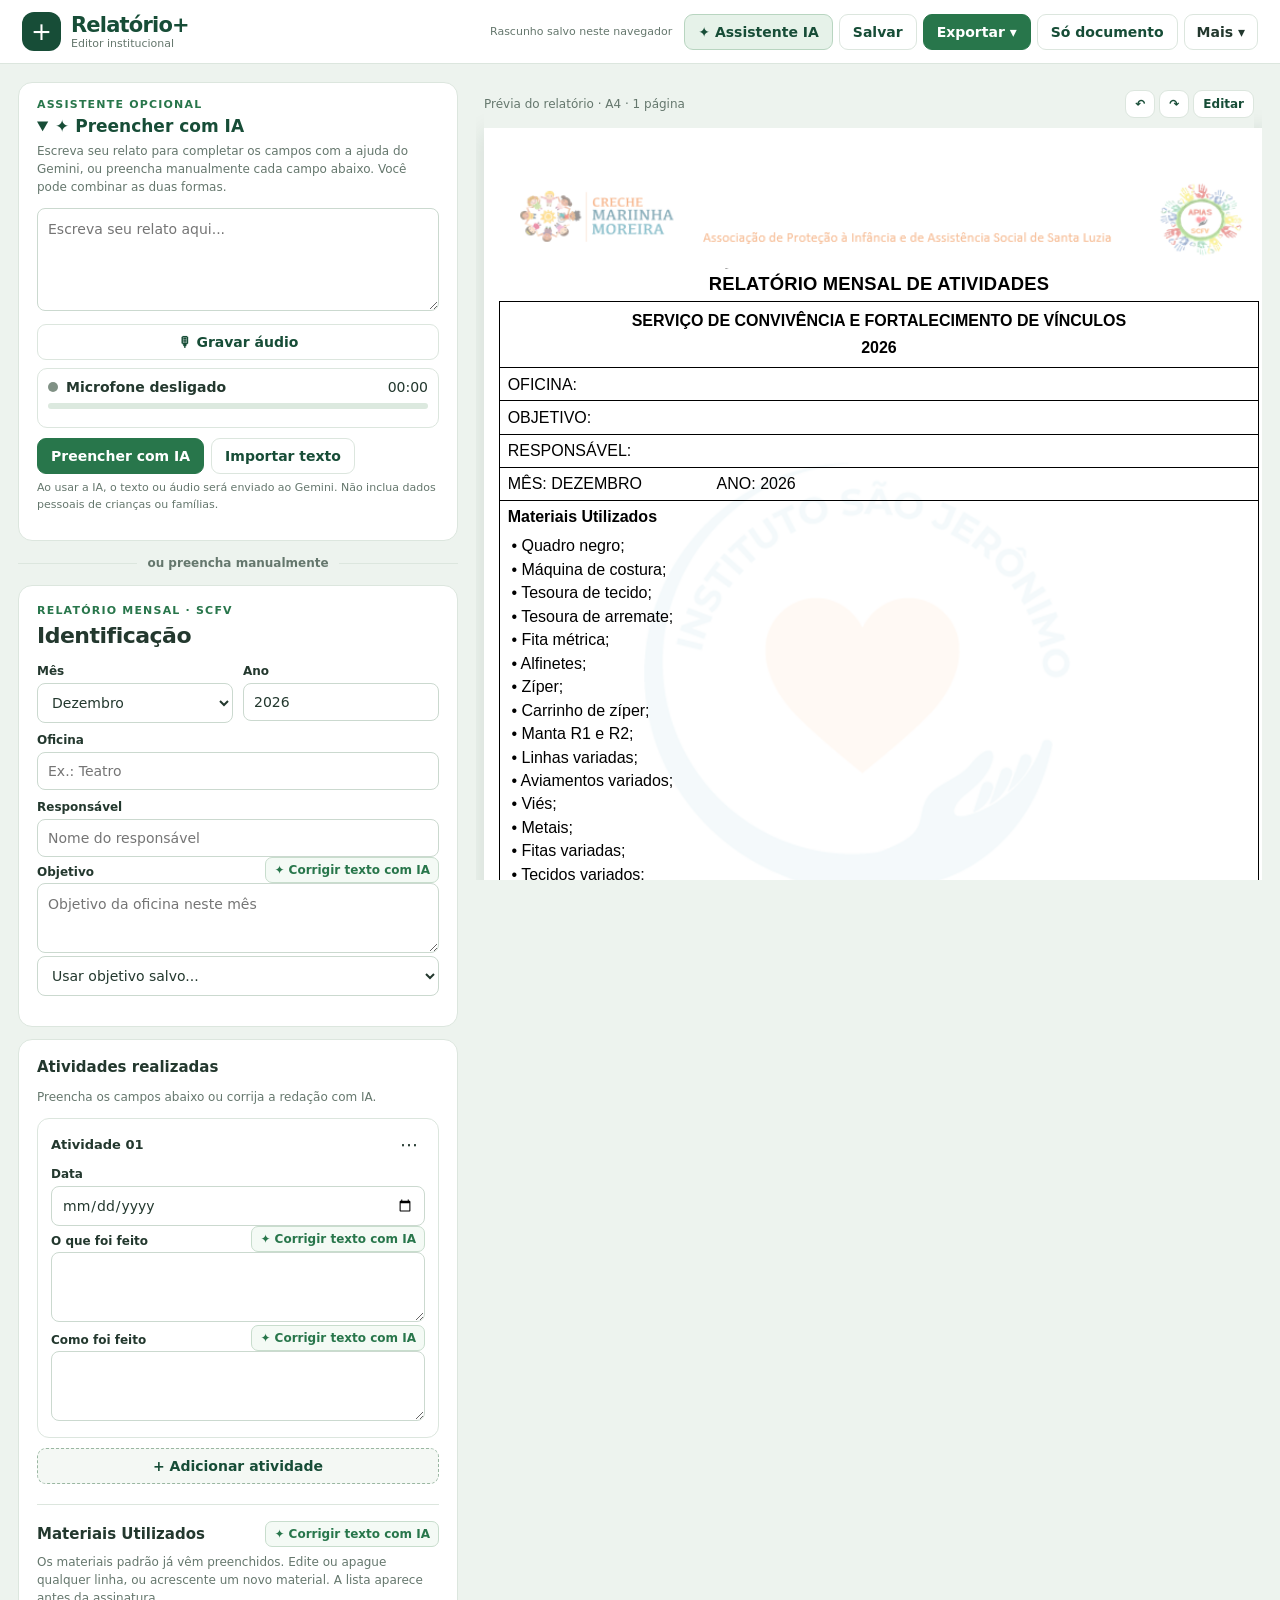
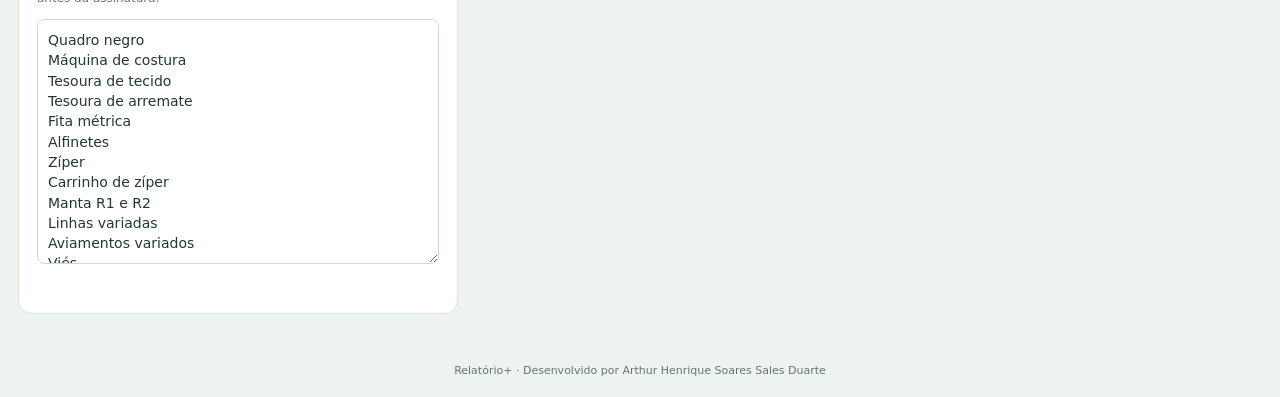
==== commit 34dd5940: "Cria menu de exportação com downloads independentes de PDF e DOCX e opção de imprimir" ====
--- a/relatorio-mais/index.html
+++ b/relatorio-mais/index.html
@@ -4,12 +4,12 @@
 <meta charset="utf-8">
 <meta name="viewport" content="width=device-width,initial-scale=1">
 <title>Relatório+</title>
-<style>:root{--green:#174d37;--accent:#28764b;--ink:#23382e;--muted:#65776d;--line:#dce6de;--surface:#fff;--bg:#edf3ee}*{box-sizing:border-box}body{margin:0;background:var(--bg);color:var(--ink);font:14px system-ui,-apple-system,Segoe UI,sans-serif}button,input,textarea,select{font:inherit}button{cursor:pointer;border:1px solid var(--line);background:white;color:var(--green);border-radius:9px;padding:9px 13px;font-weight:600}button:hover{background:#e6f0e8}button.primary{background:var(--accent);color:white;border-color:var(--accent)}button:disabled{opacity:.5;cursor:not-allowed}button:focus-visible,input:focus-visible,textarea:focus-visible,select:focus-visible,summary:focus-visible{outline:3px solid #91bd9d;outline-offset:2px}nav{position:sticky;top:0;z-index:20;background:#fff;border-bottom:1px solid var(--line);padding:12px 22px;display:flex;align-items:center;gap:12px;flex-wrap:wrap}.brand{display:flex;align-items:center;gap:10px;margin-right:auto}.brand-mark{display:grid;place-items:center;width:39px;height:39px;background:var(--green);color:white;border-radius:12px;font-size:25px;font-weight:300}.brand b{font-size:21px;letter-spacing:-.8px;color:var(--green)}.brand small{display:block;color:var(--muted);font-size:11px}.nav-actions{display:flex;gap:6px;align-items:center;flex-wrap:wrap}.menu{position:relative}.menu summary{list-style:none;cursor:pointer;border:1px solid var(--line);border-radius:9px;padding:9px 12px;font-weight:600}.menu summary::-webkit-details-marker{display:none}.menu-content{position:absolute;right:0;top:calc(100% + 8px);width:260px;background:white;border:1px solid var(--line);box-shadow:0 12px 35px #173b2920;border-radius:12px;padding:12px;display:grid;gap:6px}.menu-content button{text-align:left}.menu-content details summary{padding:8px;border:0}.workspace{display:grid;grid-template-columns:minmax(340px,440px) minmax(0,1fr);max-width:1600px;margin:auto;gap:18px;padding:18px;align-items:start}aside{min-width:0}.panel{background:white;border:1px solid var(--line);border-radius:14px;padding:18px;margin-bottom:12px}.eyebrow{color:var(--accent);font-size:11px;letter-spacing:1.2px;text-transform:uppercase;font-weight:700}h1{font-size:22px;letter-spacing:-.5px;margin:6px 0}h2{font-size:15px;margin:0 0 12px}h3{font-size:14px;margin:8px 0}p{margin:6px 0 12px;line-height:1.5}.muted{color:var(--muted);font-size:12px}label{display:block;font-size:12px;font-weight:650;margin:10px 0 5px}input,textarea,select{width:100%;border:1px solid #cbd9cf;background:white;border-radius:8px;padding:10px;color:var(--ink)}textarea{min-height:70px;resize:vertical;line-height:1.45}.two{display:grid;grid-template-columns:1fr 1fr;gap:10px}.actions{display:flex;gap:7px;flex-wrap:wrap;align-items:center;margin-top:10px}.field-label{display:flex;justify-content:space-between;align-items:center;gap:6px}.field-label label{margin:8px 0 4px}.text-action{border:0;background:transparent;padding:4px 0;color:var(--accent);font-size:12px}.activity{border:1px solid var(--line);border-radius:12px;padding:13px;margin:10px 0}.activityhead{display:flex;justify-content:space-between;align-items:center;gap:6px}.activityhead b{font-size:13px}.activity-menu{position:relative}.activity-menu summary{cursor:pointer;list-style:none;font-size:18px;padding:2px 7px}.activity-menu div{position:absolute;right:0;background:white;z-index:4;border:1px solid var(--line);padding:6px;box-shadow:0 8px 18px #0001;border-radius:8px;min-width:140px}.activity-menu button{display:block;width:100%;text-align:left;margin:3px 0;font-size:12px}.add{width:100%;border:1px dashed #9ab7a2;background:#f4f8f4;color:var(--green)}.assist{border:1px solid #c6ddcb;background:#f5faf5;border-radius:12px;padding:12px;margin:10px 0}.assist summary{font-weight:650;cursor:pointer;color:var(--green)}.preview{min-width:0;overflow:auto;position:sticky;top:85px;max-height:calc(100vh - 105px);padding:0 8px 12px}.preview-toolbar{position:sticky;top:0;background:var(--bg);z-index:5;display:flex;align-items:center;justify-content:space-between;gap:8px;padding:5px 0 10px}.pagecount{color:var(--muted);font-size:12px}.preview-tools{display:flex;gap:4px}.preview-tools button{font-size:12px;padding:6px 9px}.paper{width:210mm;height:297mm;min-height:297mm;max-height:297mm;background:white;color:black;padding:8mm 5mm 4mm 4mm;margin:0 auto 18px;font:12pt Arial,sans-serif;position:relative;box-shadow:0 4px 22px #173b2920;display:flex;flex-direction:column;overflow:hidden}.watermark{position:absolute;left:50%;top:49%;transform:translate(-50%,-50%);width:155mm;max-width:none;z-index:0;pointer-events:none}.content{position:relative;z-index:1;display:flex;flex-direction:column;flex:1;min-height:0;height:100%}.header-strip{width:100%;display:block;height:auto;aspect-ratio:719/116;flex:none;object-fit:contain;clip-path:inset(0 0 10% 0);margin:0 0 -2mm}.reporttitle{text-align:center;font-weight:700;margin:0 0 1.5mm;font-size:13.8pt;letter-spacing:.2px}.frame{border:1px solid black;display:flex;flex-direction:column;flex:1;min-height:0;overflow:hidden}.row{border-bottom:1px solid black;padding:1.4mm 2mm;white-space:pre-wrap;overflow-wrap:anywhere;line-height:1.35}.row.service{text-align:center;font-weight:700;line-height:1.5;padding:1.8mm 2mm}.ano-central{display:block;font-size:12pt;margin-top:1mm}.bodycell{min-height:0;overflow:hidden;flex:1;padding-bottom:2mm}.entry{margin:0 0 3mm;line-height:1.5;white-space:pre-wrap;overflow-wrap:anywhere;color:black}.signature{min-height:10mm;border-bottom:none}.foot{color:#17365d;margin-top:6mm;text-align:center;font-size:10pt;line-height:1.35;border-bottom:1px solid black;padding-bottom:1mm;position:relative;z-index:1}.reporttitle,.foot,.row:not(.bodycell){flex:none}.page-number{text-align:right;font:9pt Arial;color:black;margin-top:1mm;flex:none}.hidden,[hidden]{display:none!important}.credit{text-align:center;color:var(--muted);font-size:11px;padding:20px}.proposal-banner{background:#fff0d2;border:1px solid #e8ce94;border-radius:8px;padding:10px;margin-bottom:8px}.ai-review{background:white;border:1px solid var(--line);padding:12px;border-radius:10px;margin-top:10px}.ai-review p{white-space:pre-wrap}.voice-box{background:white;border:1px solid var(--line);border-radius:10px;padding:10px;margin-top:8px}.voice-line{display:flex;align-items:center;gap:8px}.voice-dot{width:10px;height:10px;border-radius:50%;background:#809185}.voice-box[data-state="listening"] .voice-dot{background:#b91c1c;animation:pulse 1s infinite}.voice-box[data-state="error"] .voice-dot{background:#b91c1c}.voice-box[data-state="done"] .voice-dot{background:var(--accent)}@keyframes pulse{50%{box-shadow:0 0 0 6px #b91c1c22}}.voice-time{margin-left:auto;font-variant-numeric:tabular-nums}.voice-meter{height:6px;background:#dce9df;border-radius:6px;overflow:hidden;margin:8px 0}.voice-meter span{display:block;height:100%;width:0;background:var(--accent)}#voiceStop{background:#b91c1c;color:white;width:100%;padding:14px;font-weight:750}#voiceStart{width:100%}.manual-review{position:fixed;inset:0;z-index:50;background:#173b2966;display:grid;place-items:center;padding:16px}.manual-review article{background:white;border-radius:16px;padding:22px;width:min(680px,100%);max-height:90vh;overflow:auto}.manual-review textarea{min-height:100px}.manual-review .actions{position:sticky;bottom:0;background:white;padding:8px 0}.focus-mode .workspace{display:block}.focus-mode aside,.focus-mode .credit,.focus-mode #focusToggle{display:none}.focus-exit{display:none}.focus-mode .focus-exit{display:inline-block}.focus-mode .preview{max-height:none;position:static}.stats{display:grid;grid-template-columns:1fr 1fr;gap:6px}.stats div{background:#edf3ee;border-radius:8px;padding:8px}.stats strong{display:block;font-size:18px}.months{display:grid;grid-template-columns:repeat(4,1fr);gap:4px;margin-top:6px}.months button{font-size:11px;padding:6px}.months button.active{background:var(--accent);color:white}#status{font-size:12px;color:var(--muted);min-height:16px}#dashboard{margin-top:6px}#dashboard summary{cursor:pointer;font-size:12px}#dashResults{max-height:140px;overflow:auto}.save-state{font-size:11px;color:var(--muted)}@media(max-width:1000px){.workspace{display:block;padding:12px}.preview{position:static;max-height:none}.menu-content{width:250px}.brand small{display:none}}@media(max-width:600px){nav{padding:9px}.nav-actions{gap:4px}nav button{padding:8px;font-size:12px}.brand b{font-size:18px}.brand-mark{width:32px;height:32px}.panel{padding:13px}.workspace{padding:8px}.preview{padding:0}.save-state{display:none}}@page{size:A4;margin:0}@media print{nav,aside,.preview-toolbar,.proposal-banner,.credit,.manual-review{display:none!important}.workspace{display:block!important;padding:0;margin:0;max-width:none}.preview{position:static;max-height:none;overflow:visible;padding:0}.paper{margin:0;box-shadow:none;break-after:page;-webkit-print-color-adjust:exact;print-color-adjust:exact}.paper:last-child{break-after:auto}body.reviewing .paper{display:none!important}}.menu-content{max-height:calc(100dvh - 85px);overflow:auto}.menu-content details{border-top:1px solid var(--line);padding-top:4px}.menu-content .actions{margin:0}.focus-mode .preview-tools button:not(#editPreview){display:none}.focus-mode .menu{display:none}.activity-menu div{min-width:155px}@media(max-width:600px){.menu-content{position:fixed;top:105px;right:8px;max-height:calc(100dvh - 120px)}} .material-section{margin:20px 0 12px;padding-top:16px;border-top:1px solid var(--line)}.material-section h2{margin:0}.material-section textarea{min-height:145px}.materials-heading{font-weight:700;margin-bottom:2mm}.materials-item{white-space:pre-wrap;line-height:1.35;margin:0 0 .5mm;padding-left:5mm;text-indent:-4mm}.material-section .actions button{font-size:12px}.assist-launch{background:#e6f2e9;border-color:#b8d5c0;color:var(--green);width:100%;text-align:left;padding:11px 13px}.ai-explain{margin:5px 0 12px}.field-label .reviewField{border:1px solid #c8ddcd;background:#f4faf5;border-radius:7px;padding:5px 8px;white-space:normal;text-align:right}.field-label{flex-wrap:wrap}.material-section textarea{min-height:245px}.assist[open]{border:2px solid #b6d2be}.ai-nav{background:#e6f2e9;border-color:#b8d5c0;color:#174d37}.focus-mode #openAI{display:inline-block}.assist-launch{display:block!important}.reviewField{display:inline-block!important}.menu-content input[hidden]{display:none!important}.assistant-top{padding:15px 18px}.assistant-top .assist{margin:5px 0 0;border:0;background:transparent;padding:0}.assistant-top .assist[open]{border:0}.assistant-top summary{font-size:17px}.manual-divider{display:flex;align-items:center;gap:10px;margin:15px 0;color:var(--muted);font-size:12px;font-weight:600}.manual-divider:before,.manual-divider:after{content:'';height:1px;background:var(--line);flex:1}.processing{margin:12px 0;padding:12px;border:1px solid #c7ddcd;border-radius:9px;background:#f0f7f1}.progress-caption{display:flex;justify-content:space-between;gap:8px;font-size:12px;margin-bottom:8px}.processing progress{width:100%;height:10px;accent-color:#28764b;display:block}.processing[data-state=error]{background:#fff1ef;border-color:#e3b8b0}.privacy-note{font-size:11px}.assist-launch[hidden]{display:none!important}#assistMode[hidden]{display:none!important}</style>
+<style>:root{--green:#174d37;--accent:#28764b;--ink:#23382e;--muted:#65776d;--line:#dce6de;--surface:#fff;--bg:#edf3ee}*{box-sizing:border-box}body{margin:0;background:var(--bg);color:var(--ink);font:14px system-ui,-apple-system,Segoe UI,sans-serif}button,input,textarea,select{font:inherit}button{cursor:pointer;border:1px solid var(--line);background:white;color:var(--green);border-radius:9px;padding:9px 13px;font-weight:600}button:hover{background:#e6f0e8}button.primary{background:var(--accent);color:white;border-color:var(--accent)}button:disabled{opacity:.5;cursor:not-allowed}button:focus-visible,input:focus-visible,textarea:focus-visible,select:focus-visible,summary:focus-visible{outline:3px solid #91bd9d;outline-offset:2px}nav{position:sticky;top:0;z-index:20;background:#fff;border-bottom:1px solid var(--line);padding:12px 22px;display:flex;align-items:center;gap:12px;flex-wrap:wrap}.brand{display:flex;align-items:center;gap:10px;margin-right:auto}.brand-mark{display:grid;place-items:center;width:39px;height:39px;background:var(--green);color:white;border-radius:12px;font-size:25px;font-weight:300}.brand b{font-size:21px;letter-spacing:-.8px;color:var(--green)}.brand small{display:block;color:var(--muted);font-size:11px}.nav-actions{display:flex;gap:6px;align-items:center;flex-wrap:wrap}.menu{position:relative}.menu summary{list-style:none;cursor:pointer;border:1px solid var(--line);border-radius:9px;padding:9px 12px;font-weight:600}.menu summary::-webkit-details-marker{display:none}.menu-content{position:absolute;right:0;top:calc(100% + 8px);width:260px;background:white;border:1px solid var(--line);box-shadow:0 12px 35px #173b2920;border-radius:12px;padding:12px;display:grid;gap:6px}.menu-content button{text-align:left}.menu-content details summary{padding:8px;border:0}.workspace{display:grid;grid-template-columns:minmax(340px,440px) minmax(0,1fr);max-width:1600px;margin:auto;gap:18px;padding:18px;align-items:start}aside{min-width:0}.panel{background:white;border:1px solid var(--line);border-radius:14px;padding:18px;margin-bottom:12px}.eyebrow{color:var(--accent);font-size:11px;letter-spacing:1.2px;text-transform:uppercase;font-weight:700}h1{font-size:22px;letter-spacing:-.5px;margin:6px 0}h2{font-size:15px;margin:0 0 12px}h3{font-size:14px;margin:8px 0}p{margin:6px 0 12px;line-height:1.5}.muted{color:var(--muted);font-size:12px}label{display:block;font-size:12px;font-weight:650;margin:10px 0 5px}input,textarea,select{width:100%;border:1px solid #cbd9cf;background:white;border-radius:8px;padding:10px;color:var(--ink)}textarea{min-height:70px;resize:vertical;line-height:1.45}.two{display:grid;grid-template-columns:1fr 1fr;gap:10px}.actions{display:flex;gap:7px;flex-wrap:wrap;align-items:center;margin-top:10px}.field-label{display:flex;justify-content:space-between;align-items:center;gap:6px}.field-label label{margin:8px 0 4px}.text-action{border:0;background:transparent;padding:4px 0;color:var(--accent);font-size:12px}.activity{border:1px solid var(--line);border-radius:12px;padding:13px;margin:10px 0}.activityhead{display:flex;justify-content:space-between;align-items:center;gap:6px}.activityhead b{font-size:13px}.activity-menu{position:relative}.activity-menu summary{cursor:pointer;list-style:none;font-size:18px;padding:2px 7px}.activity-menu div{position:absolute;right:0;background:white;z-index:4;border:1px solid var(--line);padding:6px;box-shadow:0 8px 18px #0001;border-radius:8px;min-width:140px}.activity-menu button{display:block;width:100%;text-align:left;margin:3px 0;font-size:12px}.add{width:100%;border:1px dashed #9ab7a2;background:#f4f8f4;color:var(--green)}.assist{border:1px solid #c6ddcb;background:#f5faf5;border-radius:12px;padding:12px;margin:10px 0}.assist summary{font-weight:650;cursor:pointer;color:var(--green)}.preview{min-width:0;overflow:auto;position:sticky;top:85px;max-height:calc(100vh - 105px);padding:0 8px 12px}.preview-toolbar{position:sticky;top:0;background:var(--bg);z-index:5;display:flex;align-items:center;justify-content:space-between;gap:8px;padding:5px 0 10px}.pagecount{color:var(--muted);font-size:12px}.preview-tools{display:flex;gap:4px}.preview-tools button{font-size:12px;padding:6px 9px}.paper{width:210mm;height:297mm;min-height:297mm;max-height:297mm;background:white;color:black;padding:8mm 5mm 4mm 4mm;margin:0 auto 18px;font:12pt Arial,sans-serif;position:relative;box-shadow:0 4px 22px #173b2920;display:flex;flex-direction:column;overflow:hidden}.watermark{position:absolute;left:50%;top:49%;transform:translate(-50%,-50%);width:155mm;max-width:none;z-index:0;pointer-events:none}.content{position:relative;z-index:1;display:flex;flex-direction:column;flex:1;min-height:0;height:100%}.header-strip{width:100%;display:block;height:auto;aspect-ratio:719/116;flex:none;object-fit:contain;clip-path:inset(0 0 10% 0);margin:0 0 -2mm}.reporttitle{text-align:center;font-weight:700;margin:0 0 1.5mm;font-size:13.8pt;letter-spacing:.2px}.frame{border:1px solid black;display:flex;flex-direction:column;flex:1;min-height:0;overflow:hidden}.row{border-bottom:1px solid black;padding:1.4mm 2mm;white-space:pre-wrap;overflow-wrap:anywhere;line-height:1.35}.row.service{text-align:center;font-weight:700;line-height:1.5;padding:1.8mm 2mm}.ano-central{display:block;font-size:12pt;margin-top:1mm}.bodycell{min-height:0;overflow:hidden;flex:1;padding-bottom:2mm}.entry{margin:0 0 3mm;line-height:1.5;white-space:pre-wrap;overflow-wrap:anywhere;color:black}.signature{min-height:10mm;border-bottom:none}.foot{color:#17365d;margin-top:6mm;text-align:center;font-size:10pt;line-height:1.35;border-bottom:1px solid black;padding-bottom:1mm;position:relative;z-index:1}.reporttitle,.foot,.row:not(.bodycell){flex:none}.page-number{text-align:right;font:9pt Arial;color:black;margin-top:1mm;flex:none}.hidden,[hidden]{display:none!important}.credit{text-align:center;color:var(--muted);font-size:11px;padding:20px}.proposal-banner{background:#fff0d2;border:1px solid #e8ce94;border-radius:8px;padding:10px;margin-bottom:8px}.ai-review{background:white;border:1px solid var(--line);padding:12px;border-radius:10px;margin-top:10px}.ai-review p{white-space:pre-wrap}.voice-box{background:white;border:1px solid var(--line);border-radius:10px;padding:10px;margin-top:8px}.voice-line{display:flex;align-items:center;gap:8px}.voice-dot{width:10px;height:10px;border-radius:50%;background:#809185}.voice-box[data-state="listening"] .voice-dot{background:#b91c1c;animation:pulse 1s infinite}.voice-box[data-state="error"] .voice-dot{background:#b91c1c}.voice-box[data-state="done"] .voice-dot{background:var(--accent)}@keyframes pulse{50%{box-shadow:0 0 0 6px #b91c1c22}}.voice-time{margin-left:auto;font-variant-numeric:tabular-nums}.voice-meter{height:6px;background:#dce9df;border-radius:6px;overflow:hidden;margin:8px 0}.voice-meter span{display:block;height:100%;width:0;background:var(--accent)}#voiceStop{background:#b91c1c;color:white;width:100%;padding:14px;font-weight:750}#voiceStart{width:100%}.manual-review{position:fixed;inset:0;z-index:50;background:#173b2966;display:grid;place-items:center;padding:16px}.manual-review article{background:white;border-radius:16px;padding:22px;width:min(680px,100%);max-height:90vh;overflow:auto}.manual-review textarea{min-height:100px}.manual-review .actions{position:sticky;bottom:0;background:white;padding:8px 0}.focus-mode .workspace{display:block}.focus-mode aside,.focus-mode .credit,.focus-mode #focusToggle{display:none}.focus-exit{display:none}.focus-mode .focus-exit{display:inline-block}.focus-mode .preview{max-height:none;position:static}.stats{display:grid;grid-template-columns:1fr 1fr;gap:6px}.stats div{background:#edf3ee;border-radius:8px;padding:8px}.stats strong{display:block;font-size:18px}.months{display:grid;grid-template-columns:repeat(4,1fr);gap:4px;margin-top:6px}.months button{font-size:11px;padding:6px}.months button.active{background:var(--accent);color:white}#status{font-size:12px;color:var(--muted);min-height:16px}#dashboard{margin-top:6px}#dashboard summary{cursor:pointer;font-size:12px}#dashResults{max-height:140px;overflow:auto}.save-state{font-size:11px;color:var(--muted)}@media(max-width:1000px){.workspace{display:block;padding:12px}.preview{position:static;max-height:none}.menu-content{width:250px}.brand small{display:none}}@media(max-width:600px){nav{padding:9px}.nav-actions{gap:4px}nav button{padding:8px;font-size:12px}.brand b{font-size:18px}.brand-mark{width:32px;height:32px}.panel{padding:13px}.workspace{padding:8px}.preview{padding:0}.save-state{display:none}}@page{size:A4;margin:0}@media print{nav,aside,.preview-toolbar,.proposal-banner,.credit,.manual-review{display:none!important}.workspace{display:block!important;padding:0;margin:0;max-width:none}.preview{position:static;max-height:none;overflow:visible;padding:0}.paper{margin:0;box-shadow:none;break-after:page;-webkit-print-color-adjust:exact;print-color-adjust:exact}.paper:last-child{break-after:auto}body.reviewing .paper{display:none!important}}.menu-content{max-height:calc(100dvh - 85px);overflow:auto}.menu-content details{border-top:1px solid var(--line);padding-top:4px}.menu-content .actions{margin:0}.focus-mode .preview-tools button:not(#editPreview){display:none}.focus-mode .menu{display:none}.activity-menu div{min-width:155px}@media(max-width:600px){.menu-content{position:fixed;top:105px;right:8px;max-height:calc(100dvh - 120px)}} .material-section{margin:20px 0 12px;padding-top:16px;border-top:1px solid var(--line)}.material-section h2{margin:0}.material-section textarea{min-height:145px}.materials-heading{font-weight:700;margin-bottom:2mm}.materials-item{white-space:pre-wrap;line-height:1.35;margin:0 0 .5mm;padding-left:5mm;text-indent:-4mm}.material-section .actions button{font-size:12px}.assist-launch{background:#e6f2e9;border-color:#b8d5c0;color:var(--green);width:100%;text-align:left;padding:11px 13px}.ai-explain{margin:5px 0 12px}.field-label .reviewField{border:1px solid #c8ddcd;background:#f4faf5;border-radius:7px;padding:5px 8px;white-space:normal;text-align:right}.field-label{flex-wrap:wrap}.material-section textarea{min-height:245px}.assist[open]{border:2px solid #b6d2be}.ai-nav{background:#e6f2e9;border-color:#b8d5c0;color:#174d37}.focus-mode #openAI{display:inline-block}.assist-launch{display:block!important}.reviewField{display:inline-block!important}.menu-content input[hidden]{display:none!important}.assistant-top{padding:15px 18px}.assistant-top .assist{margin:5px 0 0;border:0;background:transparent;padding:0}.assistant-top .assist[open]{border:0}.assistant-top summary{font-size:17px}.manual-divider{display:flex;align-items:center;gap:10px;margin:15px 0;color:var(--muted);font-size:12px;font-weight:600}.manual-divider:before,.manual-divider:after{content:'';height:1px;background:var(--line);flex:1}.processing{margin:12px 0;padding:12px;border:1px solid #c7ddcd;border-radius:9px;background:#f0f7f1}.progress-caption{display:flex;justify-content:space-between;gap:8px;font-size:12px;margin-bottom:8px}.processing progress{width:100%;height:10px;accent-color:#28764b;display:block}.processing[data-state=error]{background:#fff1ef;border-color:#e3b8b0}.privacy-note{font-size:11px}.assist-launch[hidden]{display:none!important}#assistMode[hidden]{display:none!important}#pdfNotice{position:sticky;top:65px;z-index:19;margin:0;padding:12px 18px;background:#e1f0e5;color:#174d37;border-bottom:1px solid #c8dfcc;font-size:13px}#pdfNotice.pdf-error{background:#fff0ef;color:#9b2525}@media print{#pdfNotice{display:none!important}html,body{width:210mm;margin:0!important;padding:0!important;background:white!important}.workspace,.preview,#pages{width:210mm!important;max-width:none!important;overflow:visible!important}.paper{width:210mm!important;height:297mm!important;margin:0!important;break-inside:avoid;page-break-inside:avoid;page-break-after:always}.paper:last-child{page-break-after:auto}}#exportDialog{border:1px solid var(--line);border-radius:18px;padding:24px;width:min(480px,calc(100% - 24px));max-height:90vh;box-shadow:0 20px 80px #173b2938;color:var(--ink)}#exportDialog::backdrop{background:#173b2966}.export-head{display:flex;align-items:flex-start;justify-content:space-between;gap:12px}.export-head h2{font-size:22px;letter-spacing:-.5px;margin:5px 0}.export-head #closeExport{padding:6px 10px}.export-options{display:grid;gap:9px;margin:16px 0}.export-option{display:grid;grid-template-columns:46px 1fr 20px;align-items:center;text-align:left;gap:12px;padding:13px;background:white;border:1px solid var(--line);border-radius:12px}.export-option:hover{background:#f3f8f4;border-color:#a8c8b0}.export-option strong{display:block;font-size:15px}.export-option small{display:block;font-size:12px;font-weight:400;color:var(--muted);margin-top:3px}.export-icon{display:grid;place-items:center;width:42px;height:46px;background:#e8f0ea;border-radius:9px;font-size:14px;font-weight:800}.pdf-icon{color:#a62424;background:#f9e6e4}.word-icon{color:#1e519a;background:#e6eefb;font-size:22px}@media print{#exportDialog{display:none!important}}</style>
 <link rel="manifest" href="/manifest.webmanifest"><meta name="theme-color" content="#174d37"></head>
-<body><nav><div class="brand"><span class="brand-mark">+</span><div><b>Relatório+</b><small>Editor institucional</small></div></div><span id="saveState" class="save-state">Rascunho local</span><div class="nav-actions"><button id="openAI" class="ai-nav" type="button">✦ Assistente IA</button><button id="save">Salvar</button><button id="quickPrint" class="primary">Gerar PDF</button><button id="focusToggle">Só documento</button><button id="focusExit" class="focus-exit">Editar</button><details class="menu" id="mainMenu"><summary>Mais ▾</summary><div class="menu-content"><button id="new">Novo relatório</button><button id="duplicate">Duplicar relatório</button><label>Relatórios salvos</label><select id="history"></select><div class="actions"><button id="load">Abrir</button><button id="del">Excluir</button></div><details id="dashboard"><summary>Histórico e painel mensal</summary><span id="dashSummary" class="muted"></span><span id="dashPeriod" class="hidden"></span><input id="reportSearch" placeholder="Buscar relatório"><div class="stats" id="stats"></div><div class="months" id="monthsGrid"></div><div id="dashResults" class="actions"></div></details><details><summary>Preferências</summary><p class="muted">A IA fica disponível como opção, sem ser obrigatória. Nenhum conteúdo é enviado automaticamente.</p><input id="aiEnabled" type="checkbox" checked hidden><label>Estilo do documento</label><select id="reportStyle"><option value="paragraph">Texto corrido</option><option value="topics">Tópicos</option></select><label>Materiais frequentes</label><textarea id="materialPresets"></textarea><label>Preferências de escrita</label><textarea id="writingPrefs"></textarea><button id="savePrefs">Salvar preferências</button></details><details><summary>Modelos e padrões</summary><button id="saveDefaults">Salvar identificação como padrão</button><button id="useDefaults">Carregar padrão</button><button id="saveActivityTemplate">Salvar última atividade como modelo</button><select id="activityTemplates"></select><select id="materialChoice"></select></details><button id="csvExport">Exportar CSV</button><button id="backup">Exportar backup</button><button id="restore">Importar backup</button><input id="file" type="file" accept=".json" hidden><button id="collapseAll">Recolher ferramentas</button></div></details></div></nav>
+<body><nav><div class="brand"><span class="brand-mark">+</span><div><b>Relatório+</b><small>Editor institucional</small></div></div><span id="saveState" class="save-state">Rascunho local</span><div class="nav-actions"><button id="openAI" class="ai-nav" type="button">✦ Assistente IA</button><button id="save">Salvar</button><button id="quickPrint" class="primary">Exportar ▾</button><button id="focusToggle">Só documento</button><button id="focusExit" class="focus-exit">Editar</button><details class="menu" id="mainMenu"><summary>Mais ▾</summary><div class="menu-content"><button id="new">Novo relatório</button><button id="duplicate">Duplicar relatório</button><label>Relatórios salvos</label><select id="history"></select><div class="actions"><button id="load">Abrir</button><button id="del">Excluir</button></div><details id="dashboard"><summary>Histórico e painel mensal</summary><span id="dashSummary" class="muted"></span><span id="dashPeriod" class="hidden"></span><input id="reportSearch" placeholder="Buscar relatório"><div class="stats" id="stats"></div><div class="months" id="monthsGrid"></div><div id="dashResults" class="actions"></div></details><details><summary>Preferências</summary><p class="muted">A IA fica disponível como opção, sem ser obrigatória. Nenhum conteúdo é enviado automaticamente.</p><input id="aiEnabled" type="checkbox" checked hidden><label>Estilo do documento</label><select id="reportStyle"><option value="paragraph">Texto corrido</option><option value="topics">Tópicos</option></select><label>Materiais frequentes</label><textarea id="materialPresets"></textarea><label>Preferências de escrita</label><textarea id="writingPrefs"></textarea><button id="savePrefs">Salvar preferências</button></details><details><summary>Modelos e padrões</summary><button id="saveDefaults">Salvar identificação como padrão</button><button id="useDefaults">Carregar padrão</button><button id="saveActivityTemplate">Salvar última atividade como modelo</button><select id="activityTemplates"></select><select id="materialChoice"></select></details><button id="csvExport">Exportar CSV</button><button id="backup">Exportar backup</button><button id="restore">Importar backup</button><input id="file" type="file" accept=".json" hidden><button id="collapseAll">Recolher ferramentas</button></div></details></div></nav><div id="pdfNotice" role="status" aria-live="polite" hidden></div><dialog id="exportDialog" aria-labelledby="exportTitle"><div class="export-head"><div><div class="eyebrow">Relatório+</div><h2 id="exportTitle">Exportar relatório</h2><p class="muted" id="exportSummary"></p></div><button id="closeExport" aria-label="Fechar">✕</button></div><div class="export-options"><button id="downloadPdf" class="export-option"><span class="export-icon pdf-icon">PDF</span><span><strong>Baixar PDF</strong><small>Documento A4 pronto para enviar ou arquivar</small></span><span aria-hidden="true">↓</span></button><button id="downloadWord" class="export-option"><span class="export-icon word-icon">W</span><span><strong>Baixar Word (.docx)</strong><small>Texto editável no Word ou LibreOffice</small></span><span aria-hidden="true">↓</span></button><button id="printOption" class="export-option"><span class="export-icon">▤</span><span><strong>Imprimir</strong><small>Abre as opções de impressão do navegador</small></span><span aria-hidden="true">›</span></button></div><div id="exportProgress" class="processing" hidden><div class="progress-caption"><strong id="exportProgressLabel">Preparando…</strong><span id="exportProgressTime"></span></div><progress id="exportProgressBar" aria-label="Exportação"></progress></div><p id="exportStatus" role="status" class="muted"></p></dialog>
 <main class="workspace"><aside><section class="panel assistant-top"><div class="eyebrow">Assistente opcional</div><details id="aiPanel" class="assist" open><summary>✦ Preencher com IA</summary><p class="muted">Escreva seu relato para completar os campos com a ajuda do Gemini, ou preencha manualmente cada campo abaixo. Você pode combinar as duas formas.</p><textarea id="aiText" rows="4" aria-label="Relato livre" placeholder="Escreva seu relato aqui..."></textarea><div class="actions"><button id="voiceStart">🎙 Gravar áudio</button><button id="voiceStop" hidden>■ PARAR E TRANSCREVER</button><button id="voiceRetry" hidden>Tentar novamente</button><button id="voiceDownload" hidden>Salvar áudio</button><button id="voiceDiscard" hidden>Descartar áudio</button></div><div id="voiceBox" class="voice-box" data-state="idle"><div class="voice-line"><span class="voice-dot"></span><strong id="voiceLabel" role="status">Microfone desligado</strong><span id="voiceTime" class="voice-time">00:00</span></div><div class="voice-meter" role="meter" aria-valuemin="0" aria-valuemax="100" aria-valuenow="0" aria-label="Volume"><span id="voiceLevel"></span></div><div id="voiceHint" class="muted"></div><div id="voiceInterim"></div></div><div class="actions"><button id="aiRun" class="primary">Preencher com IA</button><button id="importText">Importar texto</button><input id="textFile" type="file" accept=".txt,.md,.csv" hidden></div><p class="muted privacy-note">Ao usar a IA, o texto ou áudio será enviado ao Gemini. Não inclua dados pessoais de crianças ou famílias.</p><div id="aiProgress" class="processing" hidden><div class="progress-caption"><strong id="aiProgressLabel">Processando…</strong><span id="aiProgressTime">0 s</span></div><progress id="aiProgressBar" aria-label="Processamento Gemini"></progress></div><p id="aiStatus" role="status" class="muted"></p><div id="aiReview" class="ai-review hidden"></div></details></section><div class="manual-divider"><span>ou preencha manualmente</span></div><section class="panel" id="identGroup"><div class="eyebrow">Relatório mensal · SCFV</div><h1>Identificação</h1><div class="two"><div><label for="mes">Mês</label><select id="mes"></select></div><div><label for="ano">Ano</label><input id="ano" type="number" min="2000" max="2100"></div></div><label for="oficina">Oficina</label><input id="oficina" list="oficinas" placeholder="Ex.: Teatro"><datalist id="oficinas"></datalist><label for="responsavel">Responsável</label><input id="responsavel" list="responsaveis" placeholder="Nome do responsável"><datalist id="responsaveis"></datalist><div class="field-label"><label for="objetivo">Objetivo</label><button class="text-action reviewField" data-review="objetivo">✦ Corrigir texto com IA</button></div><textarea id="objetivo" placeholder="Objetivo da oficina neste mês"></textarea><select id="objetivos" aria-label="Objetivos anteriores"></select><p id="warning" class="muted"></p></section>
 <section class="panel" id="activityGroup"><h2>Atividades realizadas</h2><p class="muted">Preencha os campos abaixo ou corrija a redação com IA.</p><button id="assistMode" type="button" hidden>Assistente IA</button><div id="activities"></div><button id="add" class="add">+ Adicionar atividade</button><div class="material-section"><div class="field-label"><h2>Materiais Utilizados</h2><button class="text-action reviewField" data-review="reportMaterials">✦ Corrigir texto com IA</button></div><p class="muted">Os materiais padrão já vêm preenchidos. Edite ou apague qualquer linha, ou acrescente um novo material. A lista aparece antes da assinatura.</p><textarea id="reportMaterials" rows="6" placeholder="Informe os materiais utilizados..."></textarea></div><div id="status" role="status"></div></section><button id="print" hidden>Imprimir</button><button id="manualMode" hidden>Manual</button></aside>
-<section class="preview"><div class="preview-toolbar"><div class="pagecount">Prévia · A4</div><div class="preview-tools"><button id="undo" title="Desfazer">↶</button><button id="redo" title="Refazer">↷</button><button id="editPreview">Editar</button></div></div><div id="proposalBanner" class="proposal-banner hidden">Sugestão pendente de aprovação. <button id="jumpReview">Revisar</button></div><div id="pages"></div></section></main><div id="manualReview" class="manual-review" hidden role="dialog" aria-modal="true" aria-labelledby="manualReviewTitle"><article><h2 id="manualReviewTitle">Corrigir texto com IA</h2><p class="muted">A IA corrige a escrita sem inventar informações. Compare o original com a sugestão editável. Nada muda até você aplicar.</p><label>Original</label><textarea id="reviewOriginal" readonly></textarea><label>Sugestão editável</label><textarea id="reviewSuggestion"></textarea><p class="muted">O texto será enviado ao Gemini quando você solicitar a correção.</p><div id="reviewProgress" class="processing" hidden><div class="progress-caption"><strong id="reviewProgressLabel">Revisando…</strong><span id="reviewProgressTime">0 s</span></div><progress id="reviewProgressBar" aria-label="Revisão Gemini"></progress></div><p id="reviewStatus" role="status"></p><div class="actions"><button id="reviewAccept" class="primary" disabled>Substituir pelo texto corrigido</button><button id="reviewCancel">Manter original</button></div></article></div><footer class="credit">Relatório+ · Desenvolvido por Arthur Henrique Soares Sales Duarte</footer><script>
+<section class="preview"><div class="preview-toolbar"><div class="pagecount">Prévia · A4</div><div class="preview-tools"><button id="undo" title="Desfazer">↶</button><button id="redo" title="Refazer">↷</button><button id="editPreview">Editar</button></div></div><div id="proposalBanner" class="proposal-banner hidden">Sugestão pendente de aprovação. <button id="jumpReview">Revisar</button></div><div id="pages"></div></section></main><div id="manualReview" class="manual-review" hidden role="dialog" aria-modal="true" aria-labelledby="manualReviewTitle"><article><h2 id="manualReviewTitle">Corrigir texto com IA</h2><p class="muted">A IA corrige a escrita sem inventar informações. Compare o original com a sugestão editável. Nada muda até você aplicar.</p><label>Original</label><textarea id="reviewOriginal" readonly></textarea><label>Sugestão editável</label><textarea id="reviewSuggestion"></textarea><p class="muted">O texto será enviado ao Gemini quando você solicitar a correção.</p><div id="reviewProgress" class="processing" hidden><div class="progress-caption"><strong id="reviewProgressLabel">Revisando…</strong><span id="reviewProgressTime">0 s</span></div><progress id="reviewProgressBar" aria-label="Revisão Gemini"></progress></div><p id="reviewStatus" role="status"></p><div class="actions"><button id="reviewAccept" class="primary" disabled>Substituir pelo texto corrigido</button><button id="reviewCancel">Manter original</button></div></article></div><footer class="credit">Relatório+ · Desenvolvido por Arthur Henrique Soares Sales Duarte</footer><script src="/export.js"></script><script>
 const HEADER_IMG = '[data-uri]';
 const WATERMARK_IMG = '[data-uri]';
 const $ = id => document.getElementById(id);
@@ -113,13 +113,28 @@
     set(v.draft||defaults); msg('Backup restaurado.');
   }catch{ msg('Backup inválido.'); } finally{ $('file').value=''; }
 };
-$('print').onclick=()=>{if(aiProposal){msg('Aprove ou descarte a proposta da IA antes de imprimir.');return;}
-  if(!keys.every(k=>$(k).value.trim())){ msg('Preencha todos os campos de identificação antes de imprimir.'); return; }
+let exporting=false;
+function openExport(){const d=data();$('exportSummary').textContent=[d.oficina||'Relatório sem oficina',d.mes+' / '+d.ano].join(' · ');$('exportStatus').textContent=aiProposal?'Há uma sugestão da IA aguardando aprovação.': 'Escolha o formato desejado.';$('exportProgress').hidden=true;$('exportDialog').showModal();}
+$('closeExport').onclick=()=>{if(!exporting)$('exportDialog').close();};
+$('exportDialog').addEventListener('cancel',e=>{if(exporting)e.preventDefault();});
+function exportLock(on){exporting=on;for(const id of ['downloadPdf','downloadWord','printOption','closeExport'])$(id).disabled=on;}
+async function exportFile(kind){if(exporting)return;if(aiProposal){$('exportStatus').textContent='Aprove ou descarte a sugestão da IA antes de exportar.';return;}exportLock(true);$('exportProgress').hidden=false;$('exportProgressBar').removeAttribute('value');$('exportProgressLabel').textContent='Preparando documento…';$('exportProgressTime').textContent='';$('exportStatus').textContent='';try{if(!window.RelatorioExport)throw Error('O módulo de exportação não foi carregado. Atualize a página.');render();if(window.paginationError)throw Error(window.paginationError);const d=data(),pages=[...$('pages').querySelectorAll('.paper')];if(!pages.length)throw Error('Documento vazio.');if(kind==='pdf'){await RelatorioExport.pdf(pages,d,(i,total)=>{$('exportProgressBar').max=total;$('exportProgressBar').value=i;$('exportProgressLabel').textContent='Gerando PDF · '+Math.min(i+1,total)+' de '+total+' páginas';$('exportProgressTime').textContent=Math.round(i/total*100)+'%';});}else{await RelatorioExport.word(d,HEADER_IMG,WATERMARK_IMG,mergeMaterials(d.reportMaterials,d.activities),prefs.style);} $('exportProgressBar').max=100;$('exportProgressBar').value=100;$('exportProgressLabel').textContent='Arquivo gerado';$('exportProgressTime').textContent='100%';$('exportStatus').textContent='O download foi solicitado ao navegador. Confira sua pasta de downloads.';}catch(e){$('exportProgressBar').value=0;$('exportProgressLabel').textContent='Exportação não concluída';$('exportStatus').textContent=e.message;}finally{exportLock(false);}}
+$('downloadPdf').onclick=()=>exportFile('pdf');$('downloadWord').onclick=()=>exportFile('word');$('printOption').onclick=()=>{$('exportDialog').close();printReport();};
+function printReport(){
+ const notice=$('pdfNotice');notice.hidden=false;notice.textContent='Preparando o documento A4…';
+ try{
+  if(aiProposal){notice.textContent='Existe uma sugestão da IA pendente. Aprove ou descarte antes de gerar o PDF.';$('jumpReview').click();return;}
   render();
-  if(window.paginationError)return;
-  document.title=`Relatório - ${$('oficina').value} - ${$('mes').value} ${$('ano').value}`;
+  if(window.paginationError)throw Error(window.paginationError);
+  if(!$('pages').querySelector('.paper'))throw Error('Nenhuma página foi criada.');
+  const incomplete=keys.filter(k=>!$(k).value.trim());
+  document.title=['Relatório',$('oficina').value,$('mes').value,$('ano').value].filter(Boolean).join(' - ');
+  notice.textContent=incomplete.length?'Imprimindo rascunho com campos em branco.':'Selecione a impressora desejada.';
+  $('mainMenu').open=false;
   window.print();
-};
+ }catch(e){notice.textContent='Não foi possível gerar o PDF: '+e.message;notice.classList.add('pdf-error');}
+}
+$('print').onclick=printReport;
 
 let aiProposal=null, aiSnapshot=null;let undoStack=[],redoStack=[],lastState=null,restoring=false;let templates=read('activityTemplates',[]);
 const aiFields={oficina:'Oficina',responsavel:'Responsável',objetivo:'Objetivo'};
@@ -179,7 +194,7 @@
 $('voiceStop').onclick=()=>{if(!recognition||recognition.state==='inactive')return;$('voiceStop').disabled=true;voiceState('starting','Encerrando gravação…','Preparando áudio para transcrição.');recognition.stop();};
 $('voiceRetry').onclick=transcribe;$('voiceDownload').onclick=()=>{if(!recordedAudio)return;let a=document.createElement('a'),u=URL.createObjectURL(recordedAudio);a.href=u;a.download='relato.'+(recordedAudio.type.includes('mp4')?'m4a':recordedAudio.type.includes('ogg')?'ogg':'webm');a.click();setTimeout(()=>URL.revokeObjectURL(u),1000);};$('voiceDiscard').onclick=()=>{if(confirm('Descartar a gravação?')){recordedAudio=null;audioActions();voiceState('idle','Microfone desligado','Grave um novo relato.');}};
 function focusMode(on){$('mainMenu').open=false;document.body.classList.toggle('focus-mode',on);$('focusToggle').setAttribute('aria-pressed',String(on));}
-$('focusToggle').onclick=()=>{if(recognition)$('voiceStop').click();focusMode(true);$('pages').scrollIntoView({block:'start'});};$('focusExit').onclick=()=>focusMode(false);$('quickPrint').onclick=()=>$('print').click();
+$('focusToggle').onclick=()=>{if(recognition)$('voiceStop').click();focusMode(true);$('pages').scrollIntoView({block:'start'});};$('focusExit').onclick=()=>focusMode(false);$('quickPrint').onclick=openExport;
 $('collapseAll').onclick=()=>{if(recognition)$('voiceStop').click();document.querySelectorAll('details').forEach(d=>d.open=false);focusMode(true);};document.addEventListener('keydown',e=>{if(e.key==='Escape')focusMode(false);});
 const oldJump=$('jumpReview').onclick;$('jumpReview').onclick=()=>{focusMode(false);$('aiPanel').open=true;oldJump();};$('editPreview').onclick=()=>{focusMode(false);if(aiProposal)$('aiPanel').open=true;$(aiProposal?'aiReview':'oficina').scrollIntoView({behavior:'smooth'});};
 $('aiText').addEventListener('input',()=>write('voiceDraft',$('aiText').value));$('aiText').value='';write('voiceDraft','');
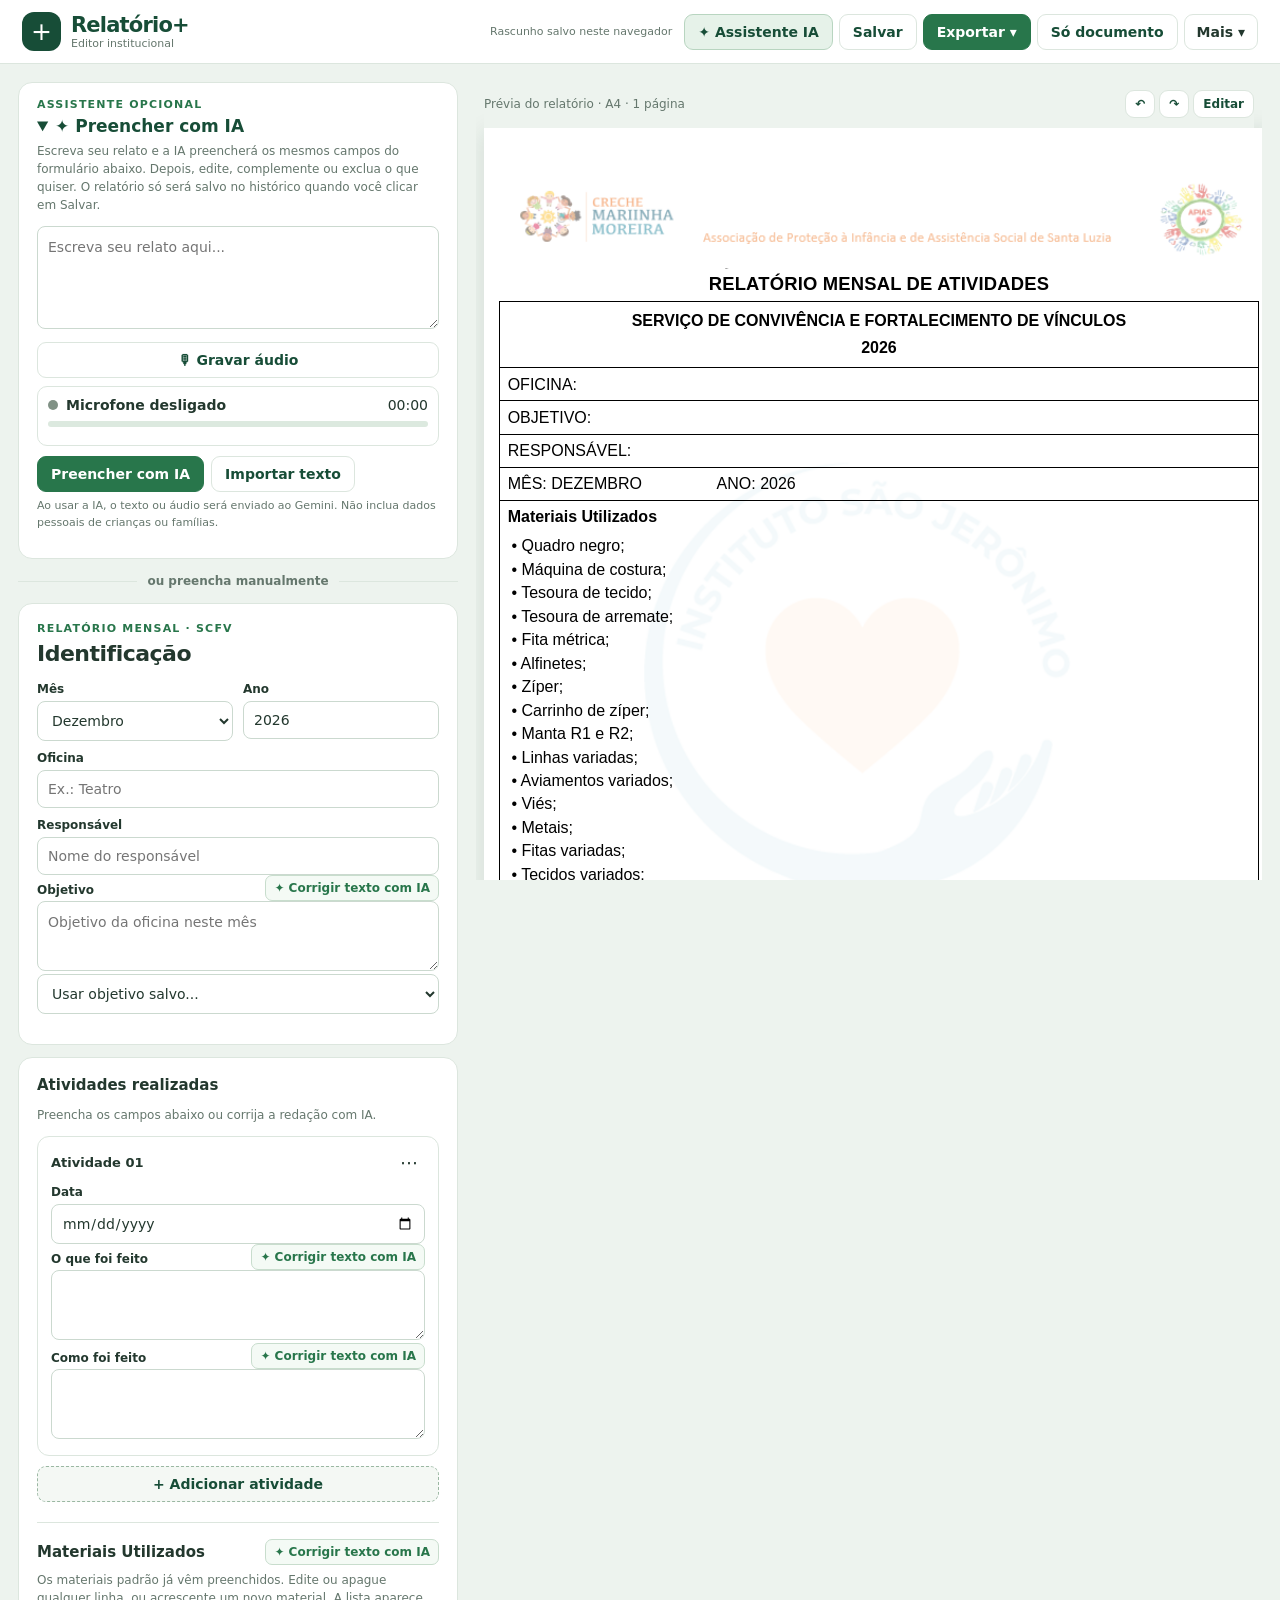
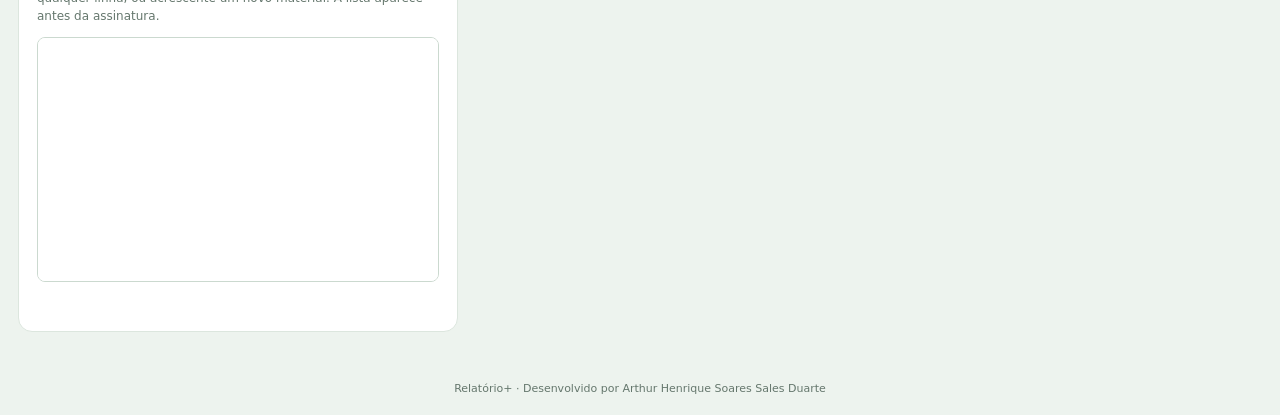
==== commit 2b85b90c: "Preenche diretamente o formulário manual com IA, sem editor duplicado nem salvamento definitivo auto" ====
--- a/relatorio-mais/index.html
+++ b/relatorio-mais/index.html
@@ -7,7 +7,7 @@
 <style>:root{--green:#174d37;--accent:#28764b;--ink:#23382e;--muted:#65776d;--line:#dce6de;--surface:#fff;--bg:#edf3ee}*{box-sizing:border-box}body{margin:0;background:var(--bg);color:var(--ink);font:14px system-ui,-apple-system,Segoe UI,sans-serif}button,input,textarea,select{font:inherit}button{cursor:pointer;border:1px solid var(--line);background:white;color:var(--green);border-radius:9px;padding:9px 13px;font-weight:600}button:hover{background:#e6f0e8}button.primary{background:var(--accent);color:white;border-color:var(--accent)}button:disabled{opacity:.5;cursor:not-allowed}button:focus-visible,input:focus-visible,textarea:focus-visible,select:focus-visible,summary:focus-visible{outline:3px solid #91bd9d;outline-offset:2px}nav{position:sticky;top:0;z-index:20;background:#fff;border-bottom:1px solid var(--line);padding:12px 22px;display:flex;align-items:center;gap:12px;flex-wrap:wrap}.brand{display:flex;align-items:center;gap:10px;margin-right:auto}.brand-mark{display:grid;place-items:center;width:39px;height:39px;background:var(--green);color:white;border-radius:12px;font-size:25px;font-weight:300}.brand b{font-size:21px;letter-spacing:-.8px;color:var(--green)}.brand small{display:block;color:var(--muted);font-size:11px}.nav-actions{display:flex;gap:6px;align-items:center;flex-wrap:wrap}.menu{position:relative}.menu summary{list-style:none;cursor:pointer;border:1px solid var(--line);border-radius:9px;padding:9px 12px;font-weight:600}.menu summary::-webkit-details-marker{display:none}.menu-content{position:absolute;right:0;top:calc(100% + 8px);width:260px;background:white;border:1px solid var(--line);box-shadow:0 12px 35px #173b2920;border-radius:12px;padding:12px;display:grid;gap:6px}.menu-content button{text-align:left}.menu-content details summary{padding:8px;border:0}.workspace{display:grid;grid-template-columns:minmax(340px,440px) minmax(0,1fr);max-width:1600px;margin:auto;gap:18px;padding:18px;align-items:start}aside{min-width:0}.panel{background:white;border:1px solid var(--line);border-radius:14px;padding:18px;margin-bottom:12px}.eyebrow{color:var(--accent);font-size:11px;letter-spacing:1.2px;text-transform:uppercase;font-weight:700}h1{font-size:22px;letter-spacing:-.5px;margin:6px 0}h2{font-size:15px;margin:0 0 12px}h3{font-size:14px;margin:8px 0}p{margin:6px 0 12px;line-height:1.5}.muted{color:var(--muted);font-size:12px}label{display:block;font-size:12px;font-weight:650;margin:10px 0 5px}input,textarea,select{width:100%;border:1px solid #cbd9cf;background:white;border-radius:8px;padding:10px;color:var(--ink)}textarea{min-height:70px;resize:vertical;line-height:1.45}.two{display:grid;grid-template-columns:1fr 1fr;gap:10px}.actions{display:flex;gap:7px;flex-wrap:wrap;align-items:center;margin-top:10px}.field-label{display:flex;justify-content:space-between;align-items:center;gap:6px}.field-label label{margin:8px 0 4px}.text-action{border:0;background:transparent;padding:4px 0;color:var(--accent);font-size:12px}.activity{border:1px solid var(--line);border-radius:12px;padding:13px;margin:10px 0}.activityhead{display:flex;justify-content:space-between;align-items:center;gap:6px}.activityhead b{font-size:13px}.activity-menu{position:relative}.activity-menu summary{cursor:pointer;list-style:none;font-size:18px;padding:2px 7px}.activity-menu div{position:absolute;right:0;background:white;z-index:4;border:1px solid var(--line);padding:6px;box-shadow:0 8px 18px #0001;border-radius:8px;min-width:140px}.activity-menu button{display:block;width:100%;text-align:left;margin:3px 0;font-size:12px}.add{width:100%;border:1px dashed #9ab7a2;background:#f4f8f4;color:var(--green)}.assist{border:1px solid #c6ddcb;background:#f5faf5;border-radius:12px;padding:12px;margin:10px 0}.assist summary{font-weight:650;cursor:pointer;color:var(--green)}.preview{min-width:0;overflow:auto;position:sticky;top:85px;max-height:calc(100vh - 105px);padding:0 8px 12px}.preview-toolbar{position:sticky;top:0;background:var(--bg);z-index:5;display:flex;align-items:center;justify-content:space-between;gap:8px;padding:5px 0 10px}.pagecount{color:var(--muted);font-size:12px}.preview-tools{display:flex;gap:4px}.preview-tools button{font-size:12px;padding:6px 9px}.paper{width:210mm;height:297mm;min-height:297mm;max-height:297mm;background:white;color:black;padding:8mm 5mm 4mm 4mm;margin:0 auto 18px;font:12pt Arial,sans-serif;position:relative;box-shadow:0 4px 22px #173b2920;display:flex;flex-direction:column;overflow:hidden}.watermark{position:absolute;left:50%;top:49%;transform:translate(-50%,-50%);width:155mm;max-width:none;z-index:0;pointer-events:none}.content{position:relative;z-index:1;display:flex;flex-direction:column;flex:1;min-height:0;height:100%}.header-strip{width:100%;display:block;height:auto;aspect-ratio:719/116;flex:none;object-fit:contain;clip-path:inset(0 0 10% 0);margin:0 0 -2mm}.reporttitle{text-align:center;font-weight:700;margin:0 0 1.5mm;font-size:13.8pt;letter-spacing:.2px}.frame{border:1px solid black;display:flex;flex-direction:column;flex:1;min-height:0;overflow:hidden}.row{border-bottom:1px solid black;padding:1.4mm 2mm;white-space:pre-wrap;overflow-wrap:anywhere;line-height:1.35}.row.service{text-align:center;font-weight:700;line-height:1.5;padding:1.8mm 2mm}.ano-central{display:block;font-size:12pt;margin-top:1mm}.bodycell{min-height:0;overflow:hidden;flex:1;padding-bottom:2mm}.entry{margin:0 0 3mm;line-height:1.5;white-space:pre-wrap;overflow-wrap:anywhere;color:black}.signature{min-height:10mm;border-bottom:none}.foot{color:#17365d;margin-top:6mm;text-align:center;font-size:10pt;line-height:1.35;border-bottom:1px solid black;padding-bottom:1mm;position:relative;z-index:1}.reporttitle,.foot,.row:not(.bodycell){flex:none}.page-number{text-align:right;font:9pt Arial;color:black;margin-top:1mm;flex:none}.hidden,[hidden]{display:none!important}.credit{text-align:center;color:var(--muted);font-size:11px;padding:20px}.proposal-banner{background:#fff0d2;border:1px solid #e8ce94;border-radius:8px;padding:10px;margin-bottom:8px}.ai-review{background:white;border:1px solid var(--line);padding:12px;border-radius:10px;margin-top:10px}.ai-review p{white-space:pre-wrap}.voice-box{background:white;border:1px solid var(--line);border-radius:10px;padding:10px;margin-top:8px}.voice-line{display:flex;align-items:center;gap:8px}.voice-dot{width:10px;height:10px;border-radius:50%;background:#809185}.voice-box[data-state="listening"] .voice-dot{background:#b91c1c;animation:pulse 1s infinite}.voice-box[data-state="error"] .voice-dot{background:#b91c1c}.voice-box[data-state="done"] .voice-dot{background:var(--accent)}@keyframes pulse{50%{box-shadow:0 0 0 6px #b91c1c22}}.voice-time{margin-left:auto;font-variant-numeric:tabular-nums}.voice-meter{height:6px;background:#dce9df;border-radius:6px;overflow:hidden;margin:8px 0}.voice-meter span{display:block;height:100%;width:0;background:var(--accent)}#voiceStop{background:#b91c1c;color:white;width:100%;padding:14px;font-weight:750}#voiceStart{width:100%}.manual-review{position:fixed;inset:0;z-index:50;background:#173b2966;display:grid;place-items:center;padding:16px}.manual-review article{background:white;border-radius:16px;padding:22px;width:min(680px,100%);max-height:90vh;overflow:auto}.manual-review textarea{min-height:100px}.manual-review .actions{position:sticky;bottom:0;background:white;padding:8px 0}.focus-mode .workspace{display:block}.focus-mode aside,.focus-mode .credit,.focus-mode #focusToggle{display:none}.focus-exit{display:none}.focus-mode .focus-exit{display:inline-block}.focus-mode .preview{max-height:none;position:static}.stats{display:grid;grid-template-columns:1fr 1fr;gap:6px}.stats div{background:#edf3ee;border-radius:8px;padding:8px}.stats strong{display:block;font-size:18px}.months{display:grid;grid-template-columns:repeat(4,1fr);gap:4px;margin-top:6px}.months button{font-size:11px;padding:6px}.months button.active{background:var(--accent);color:white}#status{font-size:12px;color:var(--muted);min-height:16px}#dashboard{margin-top:6px}#dashboard summary{cursor:pointer;font-size:12px}#dashResults{max-height:140px;overflow:auto}.save-state{font-size:11px;color:var(--muted)}@media(max-width:1000px){.workspace{display:block;padding:12px}.preview{position:static;max-height:none}.menu-content{width:250px}.brand small{display:none}}@media(max-width:600px){nav{padding:9px}.nav-actions{gap:4px}nav button{padding:8px;font-size:12px}.brand b{font-size:18px}.brand-mark{width:32px;height:32px}.panel{padding:13px}.workspace{padding:8px}.preview{padding:0}.save-state{display:none}}@page{size:A4;margin:0}@media print{nav,aside,.preview-toolbar,.proposal-banner,.credit,.manual-review{display:none!important}.workspace{display:block!important;padding:0;margin:0;max-width:none}.preview{position:static;max-height:none;overflow:visible;padding:0}.paper{margin:0;box-shadow:none;break-after:page;-webkit-print-color-adjust:exact;print-color-adjust:exact}.paper:last-child{break-after:auto}body.reviewing .paper{display:none!important}}.menu-content{max-height:calc(100dvh - 85px);overflow:auto}.menu-content details{border-top:1px solid var(--line);padding-top:4px}.menu-content .actions{margin:0}.focus-mode .preview-tools button:not(#editPreview){display:none}.focus-mode .menu{display:none}.activity-menu div{min-width:155px}@media(max-width:600px){.menu-content{position:fixed;top:105px;right:8px;max-height:calc(100dvh - 120px)}} .material-section{margin:20px 0 12px;padding-top:16px;border-top:1px solid var(--line)}.material-section h2{margin:0}.material-section textarea{min-height:145px}.materials-heading{font-weight:700;margin-bottom:2mm}.materials-item{white-space:pre-wrap;line-height:1.35;margin:0 0 .5mm;padding-left:5mm;text-indent:-4mm}.material-section .actions button{font-size:12px}.assist-launch{background:#e6f2e9;border-color:#b8d5c0;color:var(--green);width:100%;text-align:left;padding:11px 13px}.ai-explain{margin:5px 0 12px}.field-label .reviewField{border:1px solid #c8ddcd;background:#f4faf5;border-radius:7px;padding:5px 8px;white-space:normal;text-align:right}.field-label{flex-wrap:wrap}.material-section textarea{min-height:245px}.assist[open]{border:2px solid #b6d2be}.ai-nav{background:#e6f2e9;border-color:#b8d5c0;color:#174d37}.focus-mode #openAI{display:inline-block}.assist-launch{display:block!important}.reviewField{display:inline-block!important}.menu-content input[hidden]{display:none!important}.assistant-top{padding:15px 18px}.assistant-top .assist{margin:5px 0 0;border:0;background:transparent;padding:0}.assistant-top .assist[open]{border:0}.assistant-top summary{font-size:17px}.manual-divider{display:flex;align-items:center;gap:10px;margin:15px 0;color:var(--muted);font-size:12px;font-weight:600}.manual-divider:before,.manual-divider:after{content:'';height:1px;background:var(--line);flex:1}.processing{margin:12px 0;padding:12px;border:1px solid #c7ddcd;border-radius:9px;background:#f0f7f1}.progress-caption{display:flex;justify-content:space-between;gap:8px;font-size:12px;margin-bottom:8px}.processing progress{width:100%;height:10px;accent-color:#28764b;display:block}.processing[data-state=error]{background:#fff1ef;border-color:#e3b8b0}.privacy-note{font-size:11px}.assist-launch[hidden]{display:none!important}#assistMode[hidden]{display:none!important}#pdfNotice{position:sticky;top:65px;z-index:19;margin:0;padding:12px 18px;background:#e1f0e5;color:#174d37;border-bottom:1px solid #c8dfcc;font-size:13px}#pdfNotice.pdf-error{background:#fff0ef;color:#9b2525}@media print{#pdfNotice{display:none!important}html,body{width:210mm;margin:0!important;padding:0!important;background:white!important}.workspace,.preview,#pages{width:210mm!important;max-width:none!important;overflow:visible!important}.paper{width:210mm!important;height:297mm!important;margin:0!important;break-inside:avoid;page-break-inside:avoid;page-break-after:always}.paper:last-child{page-break-after:auto}}#exportDialog{border:1px solid var(--line);border-radius:18px;padding:24px;width:min(480px,calc(100% - 24px));max-height:90vh;box-shadow:0 20px 80px #173b2938;color:var(--ink)}#exportDialog::backdrop{background:#173b2966}.export-head{display:flex;align-items:flex-start;justify-content:space-between;gap:12px}.export-head h2{font-size:22px;letter-spacing:-.5px;margin:5px 0}.export-head #closeExport{padding:6px 10px}.export-options{display:grid;gap:9px;margin:16px 0}.export-option{display:grid;grid-template-columns:46px 1fr 20px;align-items:center;text-align:left;gap:12px;padding:13px;background:white;border:1px solid var(--line);border-radius:12px}.export-option:hover{background:#f3f8f4;border-color:#a8c8b0}.export-option strong{display:block;font-size:15px}.export-option small{display:block;font-size:12px;font-weight:400;color:var(--muted);margin-top:3px}.export-icon{display:grid;place-items:center;width:42px;height:46px;background:#e8f0ea;border-radius:9px;font-size:14px;font-weight:800}.pdf-icon{color:#a62424;background:#f9e6e4}.word-icon{color:#1e519a;background:#e6eefb;font-size:22px}@media print{#exportDialog{display:none!important}}</style>
 <link rel="manifest" href="/manifest.webmanifest"><meta name="theme-color" content="#174d37"></head>
 <body><nav><div class="brand"><span class="brand-mark">+</span><div><b>Relatório+</b><small>Editor institucional</small></div></div><span id="saveState" class="save-state">Rascunho local</span><div class="nav-actions"><button id="openAI" class="ai-nav" type="button">✦ Assistente IA</button><button id="save">Salvar</button><button id="quickPrint" class="primary">Exportar ▾</button><button id="focusToggle">Só documento</button><button id="focusExit" class="focus-exit">Editar</button><details class="menu" id="mainMenu"><summary>Mais ▾</summary><div class="menu-content"><button id="new">Novo relatório</button><button id="duplicate">Duplicar relatório</button><label>Relatórios salvos</label><select id="history"></select><div class="actions"><button id="load">Abrir</button><button id="del">Excluir</button></div><details id="dashboard"><summary>Histórico e painel mensal</summary><span id="dashSummary" class="muted"></span><span id="dashPeriod" class="hidden"></span><input id="reportSearch" placeholder="Buscar relatório"><div class="stats" id="stats"></div><div class="months" id="monthsGrid"></div><div id="dashResults" class="actions"></div></details><details><summary>Preferências</summary><p class="muted">A IA fica disponível como opção, sem ser obrigatória. Nenhum conteúdo é enviado automaticamente.</p><input id="aiEnabled" type="checkbox" checked hidden><label>Estilo do documento</label><select id="reportStyle"><option value="paragraph">Texto corrido</option><option value="topics">Tópicos</option></select><label>Materiais frequentes</label><textarea id="materialPresets"></textarea><label>Preferências de escrita</label><textarea id="writingPrefs"></textarea><button id="savePrefs">Salvar preferências</button></details><details><summary>Modelos e padrões</summary><button id="saveDefaults">Salvar identificação como padrão</button><button id="useDefaults">Carregar padrão</button><button id="saveActivityTemplate">Salvar última atividade como modelo</button><select id="activityTemplates"></select><select id="materialChoice"></select></details><button id="csvExport">Exportar CSV</button><button id="backup">Exportar backup</button><button id="restore">Importar backup</button><input id="file" type="file" accept=".json" hidden><button id="collapseAll">Recolher ferramentas</button></div></details></div></nav><div id="pdfNotice" role="status" aria-live="polite" hidden></div><dialog id="exportDialog" aria-labelledby="exportTitle"><div class="export-head"><div><div class="eyebrow">Relatório+</div><h2 id="exportTitle">Exportar relatório</h2><p class="muted" id="exportSummary"></p></div><button id="closeExport" aria-label="Fechar">✕</button></div><div class="export-options"><button id="downloadPdf" class="export-option"><span class="export-icon pdf-icon">PDF</span><span><strong>Baixar PDF</strong><small>Documento A4 pronto para enviar ou arquivar</small></span><span aria-hidden="true">↓</span></button><button id="downloadWord" class="export-option"><span class="export-icon word-icon">W</span><span><strong>Baixar Word (.docx)</strong><small>Texto editável no Word ou LibreOffice</small></span><span aria-hidden="true">↓</span></button><button id="printOption" class="export-option"><span class="export-icon">▤</span><span><strong>Imprimir</strong><small>Abre as opções de impressão do navegador</small></span><span aria-hidden="true">›</span></button></div><div id="exportProgress" class="processing" hidden><div class="progress-caption"><strong id="exportProgressLabel">Preparando…</strong><span id="exportProgressTime"></span></div><progress id="exportProgressBar" aria-label="Exportação"></progress></div><p id="exportStatus" role="status" class="muted"></p></dialog>
-<main class="workspace"><aside><section class="panel assistant-top"><div class="eyebrow">Assistente opcional</div><details id="aiPanel" class="assist" open><summary>✦ Preencher com IA</summary><p class="muted">Escreva seu relato para completar os campos com a ajuda do Gemini, ou preencha manualmente cada campo abaixo. Você pode combinar as duas formas.</p><textarea id="aiText" rows="4" aria-label="Relato livre" placeholder="Escreva seu relato aqui..."></textarea><div class="actions"><button id="voiceStart">🎙 Gravar áudio</button><button id="voiceStop" hidden>■ PARAR E TRANSCREVER</button><button id="voiceRetry" hidden>Tentar novamente</button><button id="voiceDownload" hidden>Salvar áudio</button><button id="voiceDiscard" hidden>Descartar áudio</button></div><div id="voiceBox" class="voice-box" data-state="idle"><div class="voice-line"><span class="voice-dot"></span><strong id="voiceLabel" role="status">Microfone desligado</strong><span id="voiceTime" class="voice-time">00:00</span></div><div class="voice-meter" role="meter" aria-valuemin="0" aria-valuemax="100" aria-valuenow="0" aria-label="Volume"><span id="voiceLevel"></span></div><div id="voiceHint" class="muted"></div><div id="voiceInterim"></div></div><div class="actions"><button id="aiRun" class="primary">Preencher com IA</button><button id="importText">Importar texto</button><input id="textFile" type="file" accept=".txt,.md,.csv" hidden></div><p class="muted privacy-note">Ao usar a IA, o texto ou áudio será enviado ao Gemini. Não inclua dados pessoais de crianças ou famílias.</p><div id="aiProgress" class="processing" hidden><div class="progress-caption"><strong id="aiProgressLabel">Processando…</strong><span id="aiProgressTime">0 s</span></div><progress id="aiProgressBar" aria-label="Processamento Gemini"></progress></div><p id="aiStatus" role="status" class="muted"></p><div id="aiReview" class="ai-review hidden"></div></details></section><div class="manual-divider"><span>ou preencha manualmente</span></div><section class="panel" id="identGroup"><div class="eyebrow">Relatório mensal · SCFV</div><h1>Identificação</h1><div class="two"><div><label for="mes">Mês</label><select id="mes"></select></div><div><label for="ano">Ano</label><input id="ano" type="number" min="2000" max="2100"></div></div><label for="oficina">Oficina</label><input id="oficina" list="oficinas" placeholder="Ex.: Teatro"><datalist id="oficinas"></datalist><label for="responsavel">Responsável</label><input id="responsavel" list="responsaveis" placeholder="Nome do responsável"><datalist id="responsaveis"></datalist><div class="field-label"><label for="objetivo">Objetivo</label><button class="text-action reviewField" data-review="objetivo">✦ Corrigir texto com IA</button></div><textarea id="objetivo" placeholder="Objetivo da oficina neste mês"></textarea><select id="objetivos" aria-label="Objetivos anteriores"></select><p id="warning" class="muted"></p></section>
+<main class="workspace"><aside><section class="panel assistant-top"><div class="eyebrow">Assistente opcional</div><details id="aiPanel" class="assist" open><summary>✦ Preencher com IA</summary><p class="muted">Escreva seu relato e a IA preencherá os mesmos campos do formulário abaixo. Depois, edite, complemente ou exclua o que quiser. O relatório só será salvo no histórico quando você clicar em Salvar.</p><textarea id="aiText" rows="4" aria-label="Relato livre" placeholder="Escreva seu relato aqui..."></textarea><div class="actions"><button id="voiceStart">🎙 Gravar áudio</button><button id="voiceStop" hidden>■ PARAR E TRANSCREVER</button><button id="voiceRetry" hidden>Tentar novamente</button><button id="voiceDownload" hidden>Salvar áudio</button><button id="voiceDiscard" hidden>Descartar áudio</button></div><div id="voiceBox" class="voice-box" data-state="idle"><div class="voice-line"><span class="voice-dot"></span><strong id="voiceLabel" role="status">Microfone desligado</strong><span id="voiceTime" class="voice-time">00:00</span></div><div class="voice-meter" role="meter" aria-valuemin="0" aria-valuemax="100" aria-valuenow="0" aria-label="Volume"><span id="voiceLevel"></span></div><div id="voiceHint" class="muted"></div><div id="voiceInterim"></div></div><div class="actions"><button id="aiRun" class="primary">Preencher com IA</button><button id="importText">Importar texto</button><input id="textFile" type="file" accept=".txt,.md,.csv" hidden></div><p class="muted privacy-note">Ao usar a IA, o texto ou áudio será enviado ao Gemini. Não inclua dados pessoais de crianças ou famílias.</p><div id="aiProgress" class="processing" hidden><div class="progress-caption"><strong id="aiProgressLabel">Processando…</strong><span id="aiProgressTime">0 s</span></div><progress id="aiProgressBar" aria-label="Processamento Gemini"></progress></div><p id="aiStatus" role="status" class="muted"></p><div id="aiReview" class="ai-review hidden"></div></details></section><div class="manual-divider"><span>ou preencha manualmente</span></div><section class="panel" id="identGroup"><div class="eyebrow">Relatório mensal · SCFV</div><h1>Identificação</h1><div class="two"><div><label for="mes">Mês</label><select id="mes"></select></div><div><label for="ano">Ano</label><input id="ano" type="number" min="2000" max="2100"></div></div><label for="oficina">Oficina</label><input id="oficina" list="oficinas" placeholder="Ex.: Teatro"><datalist id="oficinas"></datalist><label for="responsavel">Responsável</label><input id="responsavel" list="responsaveis" placeholder="Nome do responsável"><datalist id="responsaveis"></datalist><div class="field-label"><label for="objetivo">Objetivo</label><button class="text-action reviewField" data-review="objetivo">✦ Corrigir texto com IA</button></div><textarea id="objetivo" placeholder="Objetivo da oficina neste mês"></textarea><select id="objetivos" aria-label="Objetivos anteriores"></select><p id="warning" class="muted"></p></section>
 <section class="panel" id="activityGroup"><h2>Atividades realizadas</h2><p class="muted">Preencha os campos abaixo ou corrija a redação com IA.</p><button id="assistMode" type="button" hidden>Assistente IA</button><div id="activities"></div><button id="add" class="add">+ Adicionar atividade</button><div class="material-section"><div class="field-label"><h2>Materiais Utilizados</h2><button class="text-action reviewField" data-review="reportMaterials">✦ Corrigir texto com IA</button></div><p class="muted">Os materiais padrão já vêm preenchidos. Edite ou apague qualquer linha, ou acrescente um novo material. A lista aparece antes da assinatura.</p><textarea id="reportMaterials" rows="6" placeholder="Informe os materiais utilizados..."></textarea></div><div id="status" role="status"></div></section><button id="print" hidden>Imprimir</button><button id="manualMode" hidden>Manual</button></aside>
 <section class="preview"><div class="preview-toolbar"><div class="pagecount">Prévia · A4</div><div class="preview-tools"><button id="undo" title="Desfazer">↶</button><button id="redo" title="Refazer">↷</button><button id="editPreview">Editar</button></div></div><div id="proposalBanner" class="proposal-banner hidden">Sugestão pendente de aprovação. <button id="jumpReview">Revisar</button></div><div id="pages"></div></section></main><div id="manualReview" class="manual-review" hidden role="dialog" aria-modal="true" aria-labelledby="manualReviewTitle"><article><h2 id="manualReviewTitle">Corrigir texto com IA</h2><p class="muted">A IA corrige a escrita sem inventar informações. Compare o original com a sugestão editável. Nada muda até você aplicar.</p><label>Original</label><textarea id="reviewOriginal" readonly></textarea><label>Sugestão editável</label><textarea id="reviewSuggestion"></textarea><p class="muted">O texto será enviado ao Gemini quando você solicitar a correção.</p><div id="reviewProgress" class="processing" hidden><div class="progress-caption"><strong id="reviewProgressLabel">Revisando…</strong><span id="reviewProgressTime">0 s</span></div><progress id="reviewProgressBar" aria-label="Revisão Gemini"></progress></div><p id="reviewStatus" role="status"></p><div class="actions"><button id="reviewAccept" class="primary" disabled>Substituir pelo texto corrigido</button><button id="reviewCancel">Manter original</button></div></article></div><footer class="credit">Relatório+ · Desenvolvido por Arthur Henrique Soares Sales Duarte</footer><script src="/export.js"></script><script>
 const HEADER_IMG = '[data-uri]';
@@ -137,35 +137,43 @@
 $('print').onclick=printReport;
 
 let aiProposal=null, aiSnapshot=null;let undoStack=[],redoStack=[],lastState=null,restoring=false;let templates=read('activityTemplates',[]);
-const aiFields={oficina:'Oficina',responsavel:'Responsável',objetivo:'Objetivo'};
 function aiReview(p){
- const panel=$('aiReview');panel.classList.remove('hidden');panel.replaceChildren();
- const heading=document.createElement('h3');heading.textContent='Revise a proposta';panel.append(heading);
- const period=document.createElement('p');period.textContent=aiSnapshot.mes+'/'+aiSnapshot.ano;panel.append(period);
- function field(label,value){let l=document.createElement('label');l.textContent=label;let t=document.createElement('textarea');t.value=value||'';l.append(t);panel.append(l);return t;}
- const edits={};for(const k of Object.keys(aiFields))edits[k]=field(aiFields[k],p[k]);
- const acts=p.activities.map((a,i)=>{let l=document.createElement('label');let c=document.createElement('input');c.type='checkbox';c.checked=true;c.style.width='auto';l.append(c, ' Incluir atividade '+(i+1));panel.append(l);return {c,date:field('Data (AAAA-MM-DD)',a.date),what:field('O que foi feito',a.what),how:field('Como foi feito',a.how),materials:field('Materiais',a.materials)};});
- function preview(){let d=JSON.parse(JSON.stringify(aiSnapshot));for(const k of Object.keys(edits))d[k]=edits[k].value.trim()||d[k];d.activities=d.activities.filter(a=>Object.values(a).some(Boolean));for(const a of acts.filter(a=>a.c.checked)){const item=Object.fromEntries(['date','what','how','materials'].map(k=>[k,a[k].value.trim()]));if(!d.activities.some(b=>['date','what','how','materials'].every(k=>item[k]===b[k])))d.activities.push(item);}d.activities.sort((a,b)=>(a.date||'9999').localeCompare(b.date||'9999'));render(d);}panel.oninput=preview;panel.onchange=preview;let notes=document.createElement('p');notes.textContent=(p.pending||[]).length?'Pendências: '+p.pending.join(' • '):'Confira todos os dados antes de aprovar.';panel.append(notes);
- let apply=document.createElement('button');apply.className='primary';apply.textContent='Aprovar e registrar no mês';panel.append(apply);
- let cancel=document.createElement('button');cancel.textContent='Descartar proposta';panel.append(cancel);cancel.onclick=()=>{aiProposal=null;panel.classList.add('hidden');endReview();render();$('aiStatus').textContent='Proposta descartada.';};
- apply.onclick=()=>{
-  if(JSON.stringify(data())!==JSON.stringify(aiSnapshot)){ $('aiStatus').textContent='O relatório mudou durante a revisão. Gere uma nova proposta.';return; }
-  let d=data();for(const k of Object.keys(edits))if(edits[k].value.trim())d[k]=edits[k].value.trim();
-  let incoming=acts.filter(a=>a.c.checked).map(a=>Object.fromEntries(['date','what','how','materials'].map(k=>[k,a[k].value.trim()])));
-  const month=months.indexOf(d.mes)+1;const prefix=d.ano+'-'+String(month).padStart(2,'0')+'-';
-  if(incoming.some(a=>a.date&&(!/^\d{4}-\d{2}-\d{2}$/.test(a.date)||!a.date.startsWith(prefix)||!Number.isFinite(Date.parse(a.date))||new Date(a.date).toISOString().slice(0,10)!==a.date))){$('aiStatus').textContent='Corrija as datas: devem pertencer ao mês selecionado.';return;}
-  let existing=saved.filter(r=>r.mes===d.mes&&r.ano===d.ano&&(r.oficina||'').trim().toLowerCase()===d.oficina.trim().toLowerCase()&&(r.responsavel||'').trim().toLowerCase()===d.responsavel.trim().toLowerCase()&&r.id!==d.id);
-  if(existing.length){$('aiStatus').textContent='Já existe relatório desta oficina e responsável no mês. Abra-o antes de importar para evitar duplicidade.';return;}
-  if(!d.oficina.trim()||!d.responsavel.trim()){$('aiStatus').textContent='Informe oficina e responsável antes de aprovar.';return;}
-  d.activities=d.activities.filter(a=>Object.values(a).some(Boolean));for(const a of incoming)if(Object.values(a).some(Boolean)&&!d.activities.some(b=>['date','what','how','materials'].every(k=>a[k]===b[k])))d.activities.push(a);
-  d.activities.sort((a,b)=>(a.date||'9999').localeCompare(b.date||'9999'));d.reportMaterials=mergeMaterials(d.reportMaterials,d.activities).join('\n');d.activities=d.activities.map(a=>({...a,materials:''}));aiProposal=null;endReview();set(d);$('save').click();panel.classList.add('hidden');$('aiText').value='';write('voiceDraft','');$('aiStatus').textContent='Informações aprovadas e registradas no mês.';
- };$('aiPanel').open=true;preview();document.body.classList.add('reviewing');$('proposalBanner').classList.remove('hidden');$('pages').scrollIntoView({behavior:'smooth',block:'start'});
+ if(!p||!Array.isArray(p.activities)||!p.activities.every(a=>a&&typeof a==='object'))throw Error('Resposta da IA inválida.');
+ if(JSON.stringify(data())!==JSON.stringify(aiSnapshot))throw Error('O formulário foi alterado enquanto a IA trabalhava. Seu relato foi mantido; envie novamente para não sobrescrever suas alterações.');
+ const d=data(),pending=Array.isArray(p.pending)?p.pending.filter(x=>typeof x==='string'):[];
+ const trim=v=>typeof v==='string'?v.trim():'';
+ for(const k of ['oficina','responsavel','objetivo']){
+  const v=trim(p[k]);if(!v)continue;
+  if(!trim(d[k]))d[k]=v;
+  else if(trim(d[k])!==v)pending.push('O campo '+({oficina:'Oficina',responsavel:'Responsável',objetivo:'Objetivo'}[k])+' já estava preenchido e foi mantido. Sugestão: '+v);
+ }
+ const prefix=d.ano+'-'+String(months.indexOf(d.mes)+1).padStart(2,'0')+'-';
+ const incoming=p.activities.map(a=>{const item={date:trim(a.date),what:trim(a.what),how:trim(a.how),materials:trim(a.materials)};
+ if(item.date&&(!/^\d{4}-\d{2}-\d{2}$/.test(item.date)||!item.date.startsWith(prefix)||!Number.isFinite(Date.parse(item.date))||new Date(item.date).toISOString().slice(0,10)!==item.date)){pending.push('Confira a data sugerida: '+item.date+'. O campo foi deixado em branco.');item.date='';}return item;});
+ d.reportMaterials=mergeMaterials(d.reportMaterials,incoming).join('\n');d.materialsInitialized=true;
+ const existing=d.activities.filter(a=>a.date||a.what||a.how).map(a=>({...a,materials:''}));
+ let added=0,completed=0;
+ for(const a of incoming){if(!a.date&&!a.what&&!a.how)continue;
+  const match=existing.find(b=>a.date&&b.date===a.date&&(!a.what||!b.what||a.what===b.what)&&(!a.how||!b.how||a.how===b.how));
+  if(match){let change=false;for(const k of ['what','how'])if(!match[k]&&a[k]){match[k]=a[k];change=true;}if(change)completed++;continue;}
+  if(existing.some(b=>['date','what','how'].every(k=>a[k]===b[k])))continue;
+  existing.push({...a,materials:''});added++;
+ }
+ d.activities=existing.length?existing:[empty()];
+ aiProposal=null;endReview();set(d);
+ const panel=$('aiReview');panel.replaceChildren();panel.classList.remove('hidden');
+ const heading=document.createElement('strong');heading.textContent='Campos preenchidos no rascunho';panel.append(heading);
+ const note=document.createElement('p');note.textContent=(added?added+' atividade(s) acrescentada(s). ':'')+(completed?completed+' atividade(s) complementada(s). ':'')+'Revise os campos abaixo, edite livremente e salve quando terminar.';panel.append(note);
+ if(pending.length){const title=document.createElement('p');title.textContent='Pontos para conferir:';panel.append(title);const ul=document.createElement('ul');for(const text of [...new Set(pending)]){const li=document.createElement('li');li.textContent=text;ul.append(li);}panel.append(ul);}
+ const go=document.createElement('button');go.textContent='Editar campos preenchidos ↓';go.onclick=()=>{focusMode(false);$('identGroup').scrollIntoView({behavior:'smooth',block:'start'});};panel.append(go);
+ const close=document.createElement('button');close.textContent='Ocultar aviso';close.onclick=()=>panel.classList.add('hidden');panel.append(close);
+ $('aiStatus').textContent='Rascunho preenchido. Edite ou acrescente informações nos campos abaixo.';
 }
 $('aiRun').onclick=async()=>{
  if(aiProposal){$('aiStatus').textContent='Aprove ou descarte a proposta atual primeiro.';return;}if(voiceBusy||recognition||recordedAudio){$('aiStatus').textContent='Finalize ou descarte o áudio antes de organizar.';return;}const raw=$('aiText').value.trim();if(!raw){$('aiStatus').textContent='Digite as informações primeiro.';return;}
 
  $('aiRun').disabled=true;progressStart('aiProgress','Gemini está organizando o relato…');$('aiReview').classList.add('hidden');$('aiStatus').textContent='Organizando informações…';aiSnapshot=data();
- try{const res=await fetch('/api/organizar',{method:'POST',headers:{'Content-Type':'application/json'},body:JSON.stringify({text:raw,context:{mes:aiSnapshot.mes,ano:aiSnapshot.ano,oficina:aiSnapshot.oficina,responsavel:aiSnapshot.responsavel,objetivo:aiSnapshot.objetivo,writing:prefs.writing}})});const p=await res.json();if(!res.ok)throw Error(p.error||'Falha na IA');aiProposal=p;aiReview(p);progressEnd('aiProgress',true,'Sugestão concluída');$('aiStatus').textContent='Proposta disponível para revisão.';}catch(e){progressEnd('aiProgress',false,'Não foi possível concluir');$('aiStatus').textContent='Não foi possível consultar o Gemini: '+e.message;}finally{$('aiRun').disabled=false;}
+ try{const res=await fetch('/api/organizar',{method:'POST',headers:{'Content-Type':'application/json'},body:JSON.stringify({text:raw,context:{mes:aiSnapshot.mes,ano:aiSnapshot.ano,oficina:aiSnapshot.oficina,responsavel:aiSnapshot.responsavel,objetivo:aiSnapshot.objetivo,writing:prefs.writing}})});const p=await res.json();if(!res.ok)throw Error(p.error||'Falha na IA');aiReview(p);progressEnd('aiProgress',true,'Campos preenchidos');$('aiStatus').textContent='Pronto! Edite os campos abaixo e salve quando desejar.';}catch(e){progressEnd('aiProgress',false,'Não foi possível concluir');$('aiStatus').textContent='Não foi possível consultar o Gemini: '+e.message;}finally{$('aiRun').disabled=false;}
 };
 function showPrefs(){prefs.ai=true;document.body.classList.remove('ai-off'); $('aiEnabled').checked=prefs.ai!==false;$('reportStyle').value=prefs.style||'paragraph';$('materialPresets').value=prefs.materials??sewingMaterials.join('\n');$('writingPrefs').value=prefs.writing||'';$('aiPanel').classList.remove('hidden');$('materialChoice').innerHTML='<option value="">Escolher material...</option>'+String(prefs.materials||'').split(/\n/).map(s=>s.trim()).filter(Boolean).map(s=>'<option value="'+esc(s)+'">'+esc(s)+'</option>').join('');}
 $('savePrefs').onclick=()=>{prefs={ai:true,style:$('reportStyle').value,materials:$('materialPresets').value,writing:$('writingPrefs').value};write('prefs',prefs);showPrefs();render();msg('Preferências salvas.');};
